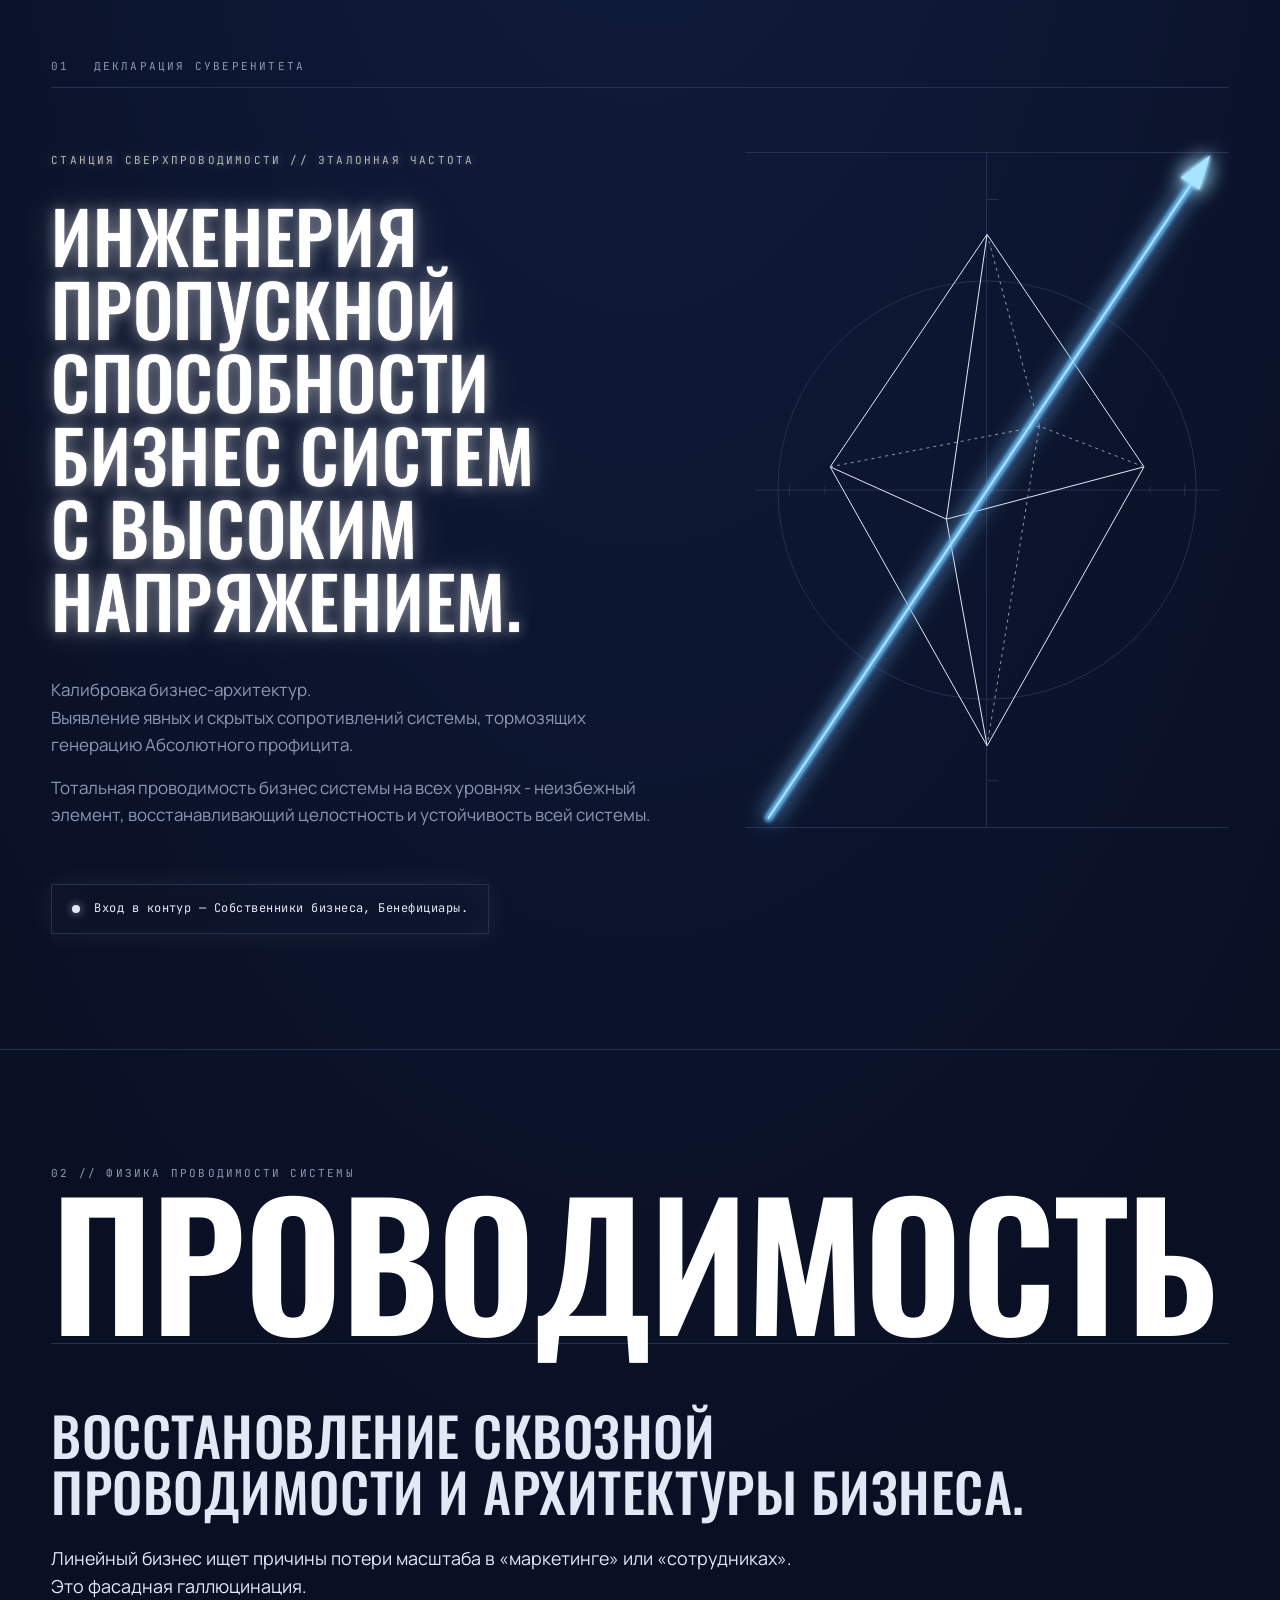
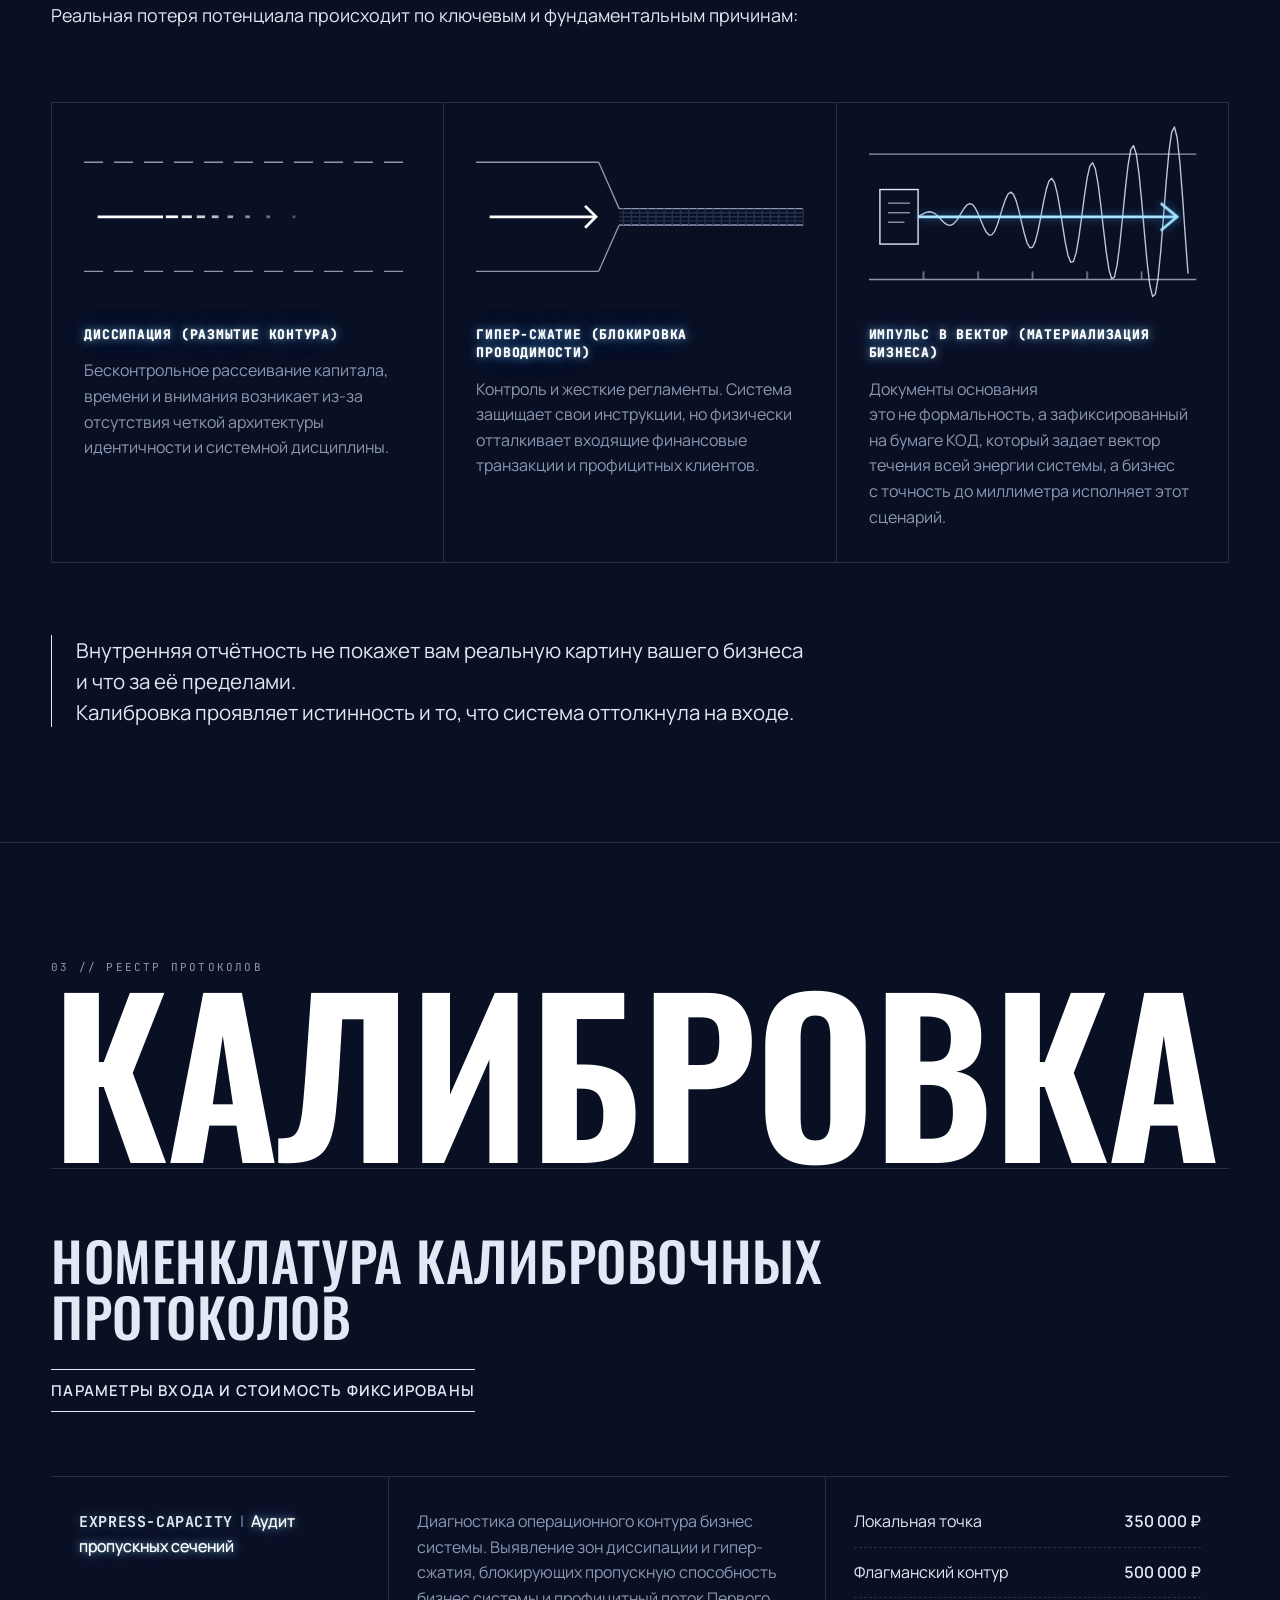
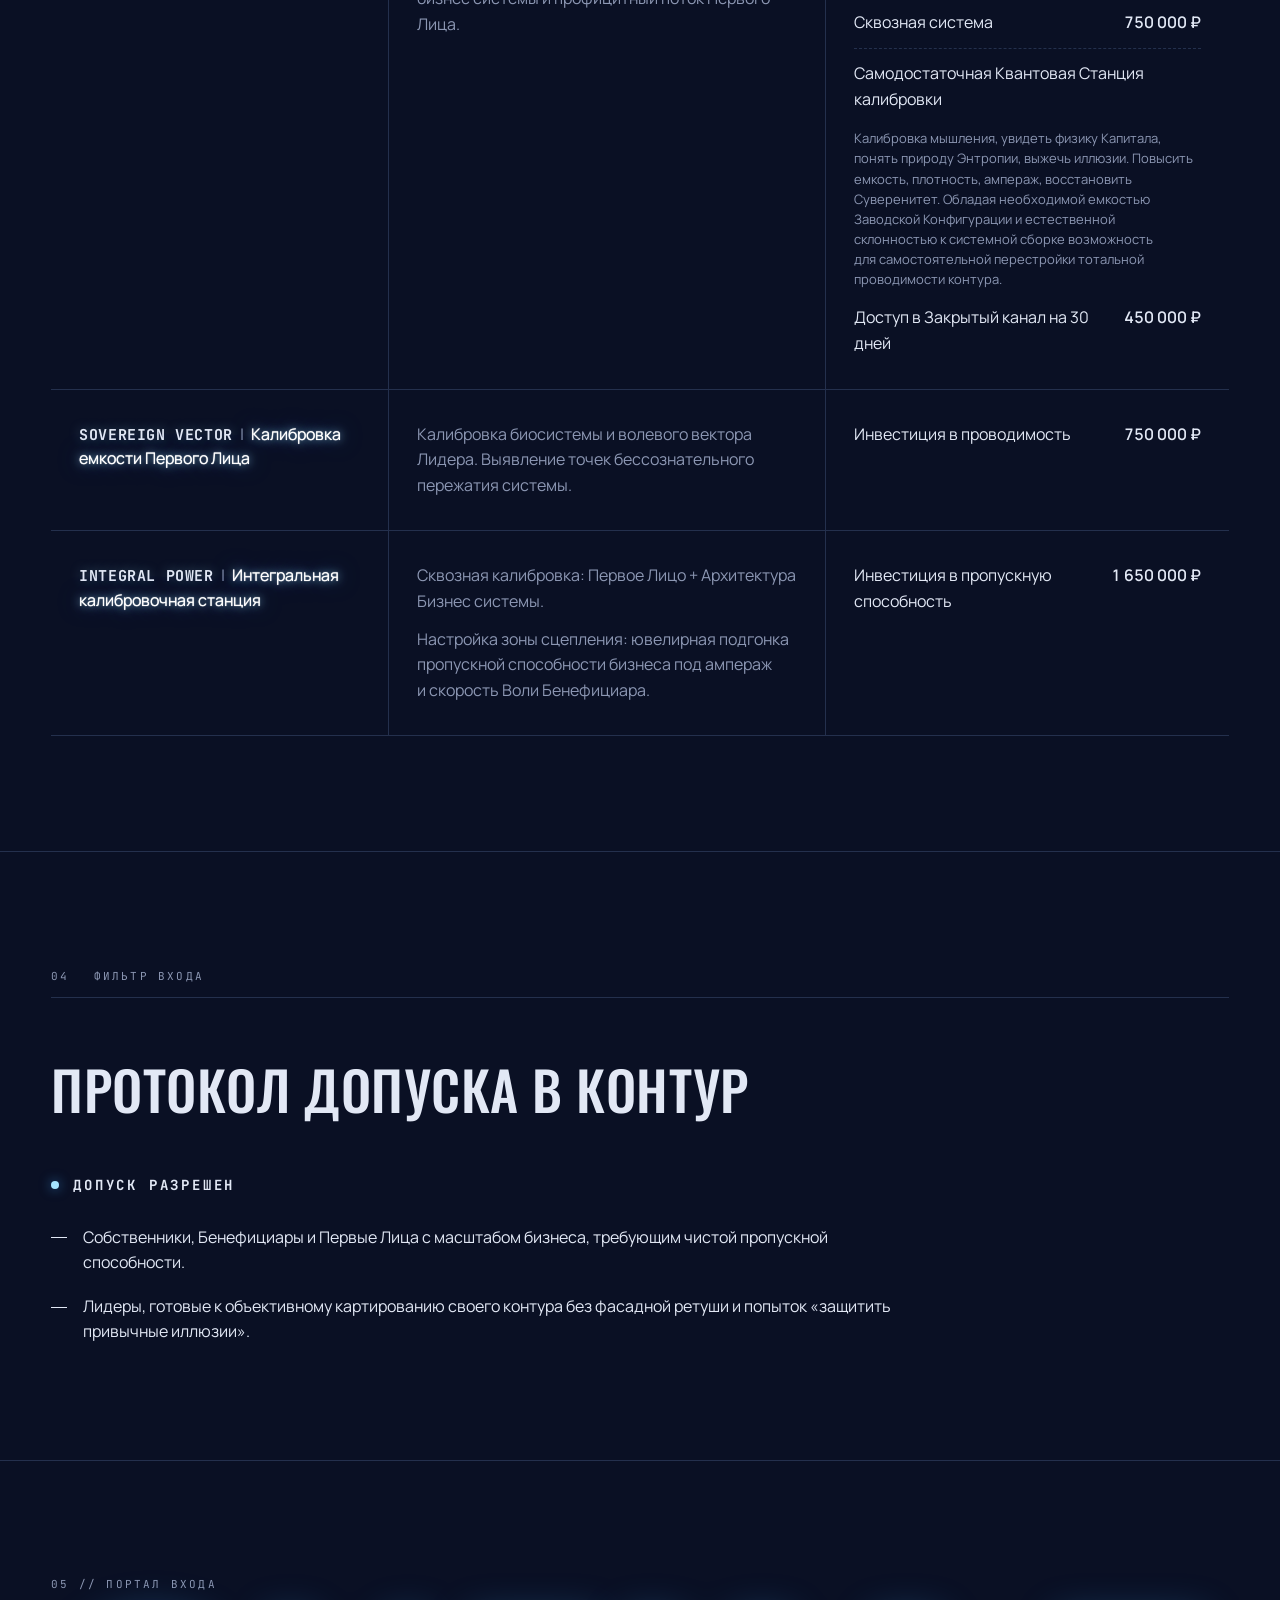
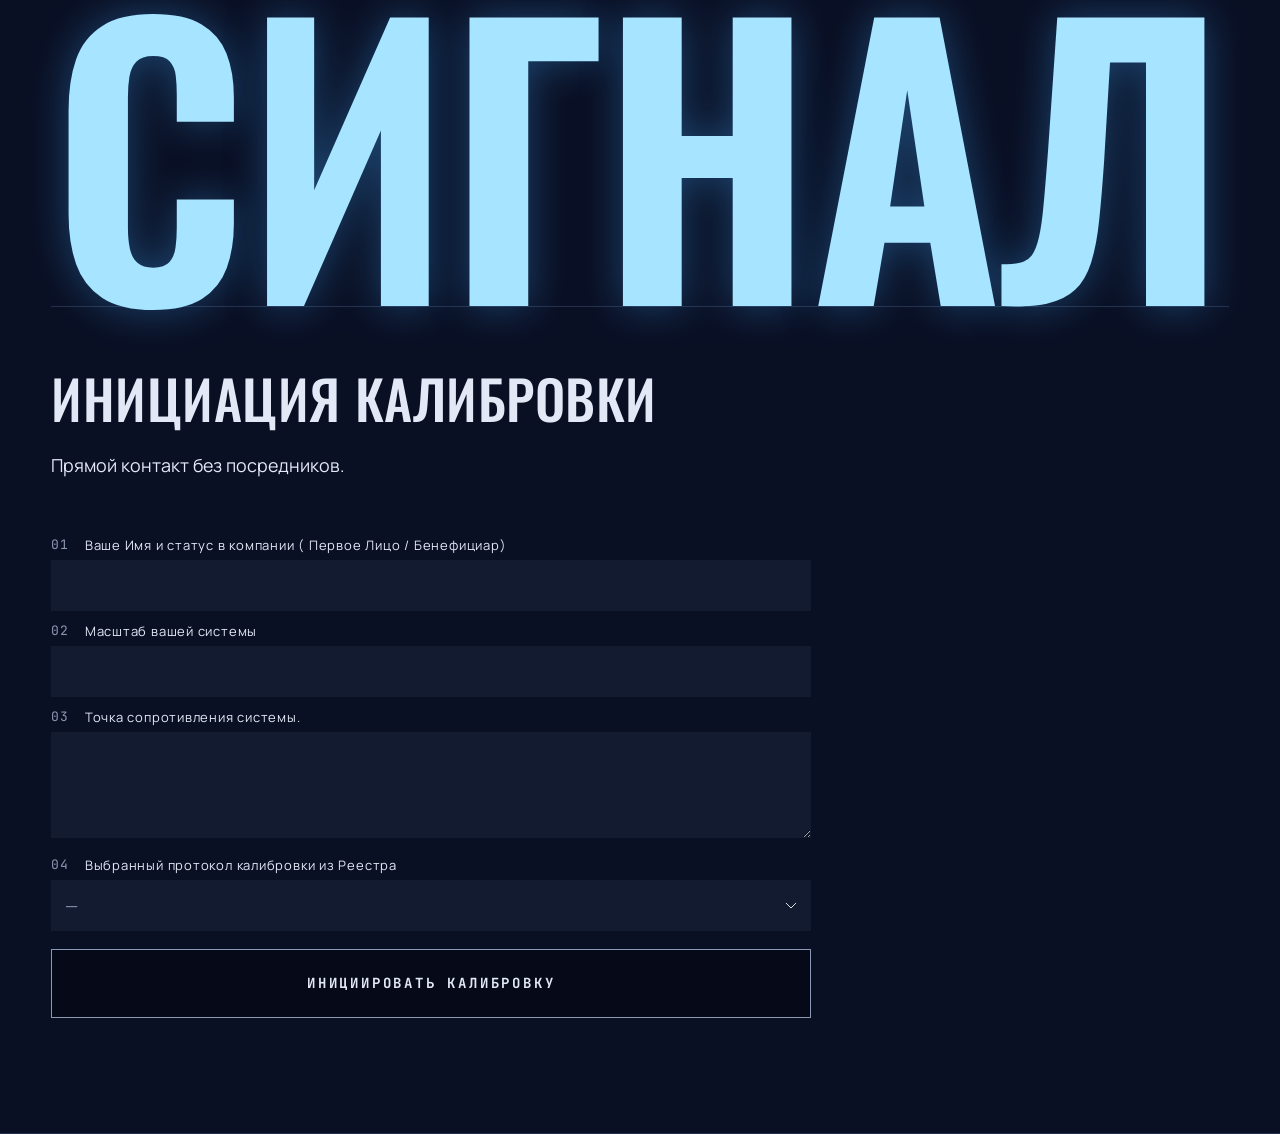
==== character.html @ a96fcab5 "Публикация: Вариант с характером, правки 04.11: объёмный кристалл, вход в контур под ним, пунктир бе" ====
<!doctype html>
<html lang="ru">
<head>
  <meta charset="utf-8">
  <meta name="viewport" content="width=device-width, initial-scale=1">
  <!-- Название страницы — моё, бренда в материалах нет -->
  <title>Станция сверхпроводимости — вариант с характером</title>
  <meta name="robots" content="noindex">
  <link rel="preconnect" href="https://fonts.googleapis.com">
  <link rel="preconnect" href="https://fonts.gstatic.com" crossorigin>
  <!-- Space Grotesk не поддерживает кириллицу, поэтому взят Manrope (моя замена).
       Вариант с характером: заголовки — Oswald (узкий), техническая мелочь — JetBrains Mono (мой выбор) -->
  <link href="https://fonts.googleapis.com/css2?family=Manrope:wght@300;400;500;600;700&family=Oswald:wght@400;500;600&family=JetBrains+Mono:wght@400;500;700&display=swap" rel="stylesheet">
  <link rel="stylesheet" href="css/style.css?v=9">
  <link rel="stylesheet" href="css/character.css?v=2">
</head>
<body>

<main class="frame">

  <!-- 1. ДЕКЛАРАЦИЯ СУВЕРЕНИТЕТА -->
  <section class="block hero" id="declaration">
    <div class="block__index"><span>01</span><span>Декларация суверенитета</span></div>
    <div class="hero__grid">
      <div class="hero__text">
        <p class="overline">СТАНЦИЯ СВЕРХПРОВОДИМОСТИ // ЭТАЛОННАЯ ЧАСТОТА</p>
        <h1 class="h1">Инженерия пропускной способности бизнес систем с&nbsp;высоким напряжением.</h1>
        <div class="manifest">
          <p>Калибровка бизнес-архитектур.<br>Выявление явных и&nbsp;скрытых сопротивлений системы, тормозящих генерацию Абсолютного профицита.</p>
          <p>Тотальная проводимость бизнес системы на&nbsp;всех уровнях&nbsp;- неизбежный элемент, восстанавливающий целостность и&nbsp;устойчивость всей системы.</p>
        </div>
      </div>
      <!-- Кристалл/вектор проводимости — моя графика по описанию из концепции -->
      <figure class="hero__art" aria-hidden="true">
        <!-- Вытянутые пропорции: верхняя и нижняя линии совпадают с краями текстовой колонки -->
        <svg viewBox="0 0 400 580" fill="none" preserveAspectRatio="xMidYMid meet">
          <defs>
            <!-- Свечение SVG-фильтром: CSS drop-shadow на SVG не работает в Safari (iPhone) -->
            <!-- Стрела — световой разрез: ядро + широкое свечение (как в основной версии) -->
            <filter id="glow-vector" x="-30%" y="-30%" width="160%" height="160%">
              <feGaussianBlur stdDeviation="2" result="b1"/>
              <feGaussianBlur stdDeviation="9" result="b2"/>
              <feMerge><feMergeNode in="b2"/><feMergeNode in="b2"/><feMergeNode in="b1"/><feMergeNode in="b1"/><feMergeNode in="SourceGraphic"/></feMerge>
            </filter>
          </defs>
          <g class="art-grid">
            <line x1="0" y1="290" x2="400" y2="290"/>
            <circle cx="200" cy="290" r="180"/>
          </g>
          <g class="art-ticks">
            <line x1="200" y1="40" x2="210" y2="40"/><line x1="200" y1="80" x2="206" y2="80"/>
            <line x1="200" y1="500" x2="206" y2="500"/><line x1="200" y1="540" x2="210" y2="540"/>
            <line x1="30" y1="285" x2="30" y2="295"/><line x1="60" y1="287" x2="60" y2="293"/>
            <line x1="340" y1="287" x2="340" y2="293"/><line x1="370" y1="285" x2="370" y2="295"/>
          </g>
          <!-- Объёмный кристалл из основной версии (просьба заказчицы 04.11); задние рёбра пунктиром -->
          <g class="art-crystal">
            <polygon points="200,70 335,270 200,510 65,270"/>
            <polyline points="65,270 165,315 335,270"/>
            <line x1="165" y1="315" x2="200" y2="70"/>
            <line x1="165" y1="315" x2="200" y2="510"/>
            <polyline class="back" points="65,270 245,235 335,270"/>
            <line class="back" x1="245" y1="235" x2="200" y2="70"/>
            <line class="back" x1="245" y1="235" x2="200" y2="510"/>
          </g>
          <!-- Стрела калибровки: от низа ромба насквозь через центр и за пределы фигуры -->
          <g class="art-vector" filter="url(#glow-vector)">
            <line class="halo" x1="12" y1="572" x2="380" y2="20"/>
            <line x1="12" y1="572" x2="380" y2="20"/>
            <polygon points="392,2 382.6,31.7 366.6,21.1"/>
          </g>
        </svg>
      </figure>
    </div>
    <!-- По просьбе заказчицы: вход в контур — под кристаллом, в конце раздела -->
    <p class="status"><span class="status__lamp" aria-hidden="true"></span>Вход в&nbsp;контур&nbsp;— Собственники бизнеса, Бенефициары.</p>
  </section>

  <!-- 2. ФИЗИКА ПРОВОДИМОСТИ СИСТЕМЫ -->
  <section class="block" id="physics">
    <!-- Огромное слово — моя идея для характера, слово из лексики текстов -->
    <div class="mega" aria-hidden="true"><span class="mega__note">02 // Физика проводимости системы</span><span class="mega__word">ПРОВОДИМОСТЬ</span></div>
    <h2 class="h2">Восстановление сквозной проводимости и&nbsp;архитектуры бизнеса.</h2>
    <p class="lead">Линейный бизнес ищет причины потери масштаба в&nbsp;«маркетинге» или&nbsp;«сотрудниках». Это&nbsp;фасадная галлюцинация.<br>Реальная потеря потенциала происходит по&nbsp;ключевым и&nbsp;фундаментальным причинам:</p>

    <div class="cells cells--3">
      <!-- Схемы каналов — моя графика по описанию из концепции -->
      <article class="cell cell--dissipation">
        <svg class="scheme" viewBox="0 0 240 120" fill="none" aria-hidden="true">
          <line class="wall" x1="0" y1="20" x2="240" y2="20" stroke-dasharray="14 8"/>
          <line class="wall" x1="0" y1="100" x2="240" y2="100" stroke-dasharray="14 8"/>
          <!-- Луч рассыпается по своей длине и летит вперёд конусом; глубина — размер и яркость частиц -->
          <line class="flow flow--strong" x1="10" y1="60" x2="58" y2="60"/>
          <line class="ray" x1="60.0" y1="60" x2="69.0" y2="60" opacity="1.00"/>
          <line class="ray" x1="71.7" y1="60" x2="79.1" y2="60" opacity="0.90"/>
          <line class="ray" x1="82.7" y1="60" x2="88.8" y2="60" opacity="0.81"/>
          <line class="ray" x1="93.7" y1="60" x2="98.7" y2="60" opacity="0.72"/>
          <line class="ray" x1="105.3" y1="60" x2="109.4" y2="60" opacity="0.63"/>
          <line class="ray" x1="118.3" y1="60" x2="121.7" y2="60" opacity="0.53"/>
          <line class="ray" x1="133.8" y1="60" x2="136.5" y2="60" opacity="0.42"/>
          <line class="ray" x1="152.9" y1="60" x2="155.1" y2="60" opacity="0.29"/>
          <g class="spray">
            <line x1="115.0" y1="67.4" x2="116.2" y2="67.6" stroke-width="0.60" opacity="0.30"/>
            <line x1="213.0" y1="73.0" x2="214.2" y2="73.1" stroke-width="0.60" opacity="0.30"/>
            <line x1="80.8" y1="59.9" x2="82.1" y2="59.9" stroke-width="0.60" opacity="0.30"/>
            <line x1="98.6" y1="74.3" x2="99.7" y2="74.9" stroke-width="0.60" opacity="0.30"/>
            <line x1="157.7" y1="13.7" x2="158.8" y2="12.9" stroke-width="0.61" opacity="0.31"/>
            <line x1="185.9" y1="10.0" x2="187.0" y2="9.3" stroke-width="0.61" opacity="0.31"/>
            <line x1="65.9" y1="59.1" x2="67.2" y2="59.0" stroke-width="0.62" opacity="0.31"/>
            <line x1="88.1" y1="56.5" x2="89.4" y2="56.2" stroke-width="0.63" opacity="0.32"/>
            <line x1="118.8" y1="71.0" x2="120.2" y2="71.3" stroke-width="0.64" opacity="0.32"/>
            <line x1="109.4" y1="60.3" x2="110.7" y2="60.3" stroke-width="0.64" opacity="0.32"/>
            <line x1="135.6" y1="61.3" x2="137.0" y2="61.3" stroke-width="0.64" opacity="0.32"/>
            <line x1="135.0" y1="87.2" x2="136.1" y2="88.3" stroke-width="0.65" opacity="0.32"/>
            <line x1="118.6" y1="57.4" x2="120.0" y2="57.3" stroke-width="0.65" opacity="0.33"/>
            <line x1="123.9" y1="50.8" x2="125.3" y2="50.5" stroke-width="0.65" opacity="0.33"/>
            <line x1="90.0" y1="64.4" x2="91.5" y2="64.6" stroke-width="0.66" opacity="0.33"/>
            <line x1="151.3" y1="73.1" x2="152.8" y2="73.5" stroke-width="0.66" opacity="0.33"/>
            <line x1="150.7" y1="63.5" x2="152.2" y2="63.6" stroke-width="0.67" opacity="0.33"/>
            <line x1="163.2" y1="60.1" x2="164.7" y2="60.1" stroke-width="0.67" opacity="0.33"/>
            <line x1="126.5" y1="67.5" x2="128.0" y2="67.7" stroke-width="0.67" opacity="0.33"/>
            <line x1="184.9" y1="95.1" x2="186.4" y2="95.5" stroke-width="0.67" opacity="0.34"/>
            <line x1="116.7" y1="35.0" x2="118.1" y2="34.2" stroke-width="0.68" opacity="0.34"/>
            <line x1="50.8" y1="58.6" x2="52.3" y2="58.4" stroke-width="0.68" opacity="0.34"/>
            <line x1="123.8" y1="51.8" x2="125.3" y2="51.7" stroke-width="0.68" opacity="0.34"/>
            <line x1="209.5" y1="26.6" x2="211.0" y2="26.3" stroke-width="0.68" opacity="0.34"/>
            <line x1="136.5" y1="64.9" x2="138.1" y2="65.0" stroke-width="0.69" opacity="0.34"/>
            <line x1="212.9" y1="40.8" x2="214.5" y2="40.6" stroke-width="0.69" opacity="0.35"/>
            <line x1="137.3" y1="72.7" x2="138.8" y2="73.4" stroke-width="0.70" opacity="0.35"/>
            <line x1="93.4" y1="56.9" x2="95.1" y2="56.4" stroke-width="0.71" opacity="0.36"/>
            <line x1="181.0" y1="70.0" x2="182.7" y2="70.2" stroke-width="0.72" opacity="0.36"/>
            <line x1="122.8" y1="69.3" x2="124.6" y2="69.5" stroke-width="0.73" opacity="0.36"/>
            <line x1="181.3" y1="106.0" x2="183.0" y2="106.7" stroke-width="0.74" opacity="0.37"/>
            <line x1="77.9" y1="56.0" x2="79.7" y2="55.7" stroke-width="0.74" opacity="0.37"/>
            <line x1="118.5" y1="71.3" x2="120.4" y2="71.6" stroke-width="0.74" opacity="0.37"/>
            <line x1="92.6" y1="69.8" x2="94.5" y2="70.2" stroke-width="0.75" opacity="0.38"/>
            <line x1="203.0" y1="82.3" x2="205.0" y2="82.6" stroke-width="0.76" opacity="0.38"/>
            <line x1="82.6" y1="59.6" x2="84.5" y2="59.5" stroke-width="0.76" opacity="0.38"/>
            <line x1="89.6" y1="59.9" x2="91.6" y2="59.9" stroke-width="0.76" opacity="0.38"/>
            <line x1="117.5" y1="50.8" x2="119.4" y2="50.4" stroke-width="0.77" opacity="0.38"/>
            <line x1="129.3" y1="51.9" x2="131.3" y2="51.6" stroke-width="0.78" opacity="0.39"/>
            <line x1="100.8" y1="58.2" x2="102.9" y2="58.1" stroke-width="0.80" opacity="0.40"/>
            <line x1="106.9" y1="62.6" x2="109.1" y2="62.7" stroke-width="0.81" opacity="0.40"/>
            <line x1="70.3" y1="60.7" x2="72.5" y2="60.7" stroke-width="0.81" opacity="0.40"/>
            <line x1="199.6" y1="49.3" x2="201.8" y2="49.2" stroke-width="0.81" opacity="0.41"/>
            <line x1="190.2" y1="115.1" x2="192.3" y2="116.2" stroke-width="0.83" opacity="0.42"/>
            <line x1="129.9" y1="60.2" x2="132.3" y2="60.2" stroke-width="0.85" opacity="0.42"/>
            <line x1="127.7" y1="65.3" x2="130.1" y2="65.9" stroke-width="0.85" opacity="0.43"/>
            <line x1="95.5" y1="66.5" x2="97.9" y2="67.1" stroke-width="0.87" opacity="0.43"/>
            <line x1="78.8" y1="60.1" x2="81.3" y2="60.1" stroke-width="0.88" opacity="0.44"/>
            <line x1="74.7" y1="63.0" x2="77.1" y2="63.5" stroke-width="0.88" opacity="0.44"/>
            <line x1="146.8" y1="103.6" x2="149.0" y2="104.9" stroke-width="0.88" opacity="0.44"/>
            <line x1="110.0" y1="73.1" x2="112.5" y2="73.7" stroke-width="0.89" opacity="0.44"/>
            <line x1="91.8" y1="55.2" x2="94.4" y2="54.8" stroke-width="0.90" opacity="0.45"/>
            <line x1="165.2" y1="68.6" x2="167.8" y2="68.9" stroke-width="0.91" opacity="0.45"/>
            <line x1="190.5" y1="65.3" x2="193.2" y2="65.4" stroke-width="0.92" opacity="0.46"/>
            <line x1="214.8" y1="86.8" x2="217.4" y2="87.4" stroke-width="0.92" opacity="0.46"/>
            <line x1="105.6" y1="64.4" x2="108.4" y2="64.9" stroke-width="0.95" opacity="0.47"/>
            <line x1="86.6" y1="66.9" x2="89.5" y2="67.3" stroke-width="0.97" opacity="0.48"/>
            <line x1="122.5" y1="43.5" x2="125.4" y2="42.5" stroke-width="0.98" opacity="0.49"/>
            <line x1="104.1" y1="42.0" x2="106.9" y2="40.9" stroke-width="0.98" opacity="0.49"/>
            <line x1="214.6" y1="42.8" x2="217.6" y2="42.5" stroke-width="0.99" opacity="0.49"/>
            <line x1="42.0" y1="59.3" x2="45.0" y2="59.0" stroke-width="0.99" opacity="0.50"/>
            <line x1="147.4" y1="39.8" x2="150.4" y2="39.1" stroke-width="0.99" opacity="0.50"/>
            <line x1="193.9" y1="75.0" x2="196.9" y2="75.5" stroke-width="1.00" opacity="0.50"/>
            <line x1="126.5" y1="64.5" x2="129.6" y2="64.7" stroke-width="1.01" opacity="0.51"/>
            <line x1="215.1" y1="34.5" x2="218.2" y2="33.9" stroke-width="1.02" opacity="0.51"/>
            <line x1="172.7" y1="71.1" x2="175.9" y2="71.7" stroke-width="1.03" opacity="0.52"/>
            <line x1="137.1" y1="65.1" x2="140.3" y2="65.7" stroke-width="1.04" opacity="0.52"/>
            <line x1="116.7" y1="76.0" x2="119.8" y2="77.2" stroke-width="1.04" opacity="0.52"/>
            <line x1="108.7" y1="63.3" x2="112.0" y2="63.5" stroke-width="1.06" opacity="0.53"/>
            <line x1="139.6" y1="21.9" x2="142.7" y2="20.2" stroke-width="1.06" opacity="0.53"/>
            <line x1="212.6" y1="56.1" x2="215.9" y2="56.0" stroke-width="1.07" opacity="0.53"/>
            <line x1="191.3" y1="50.8" x2="194.7" y2="50.5" stroke-width="1.07" opacity="0.53"/>
            <line x1="194.9" y1="13.0" x2="198.1" y2="11.4" stroke-width="1.07" opacity="0.54"/>
            <line x1="118.9" y1="78.4" x2="121.7" y2="80.9" stroke-width="1.09" opacity="0.54"/>
            <line x1="146.8" y1="68.9" x2="150.2" y2="69.4" stroke-width="1.10" opacity="0.55"/>
            <line x1="219.3" y1="65.3" x2="222.9" y2="65.4" stroke-width="1.10" opacity="0.55"/>
            <line x1="69.7" y1="61.6" x2="73.4" y2="62.2" stroke-width="1.14" opacity="0.57"/>
            <line x1="126.1" y1="64.6" x2="129.8" y2="64.8" stroke-width="1.14" opacity="0.57"/>
            <line x1="125.0" y1="60.7" x2="128.7" y2="60.7" stroke-width="1.15" opacity="0.57"/>
            <line x1="138.6" y1="36.1" x2="142.3" y2="35.0" stroke-width="1.17" opacity="0.58"/>
            <line x1="146.9" y1="47.9" x2="150.7" y2="47.3" stroke-width="1.18" opacity="0.59"/>
            <line x1="177.5" y1="80.4" x2="181.4" y2="81.2" stroke-width="1.19" opacity="0.59"/>
            <line x1="143.4" y1="71.0" x2="147.3" y2="71.5" stroke-width="1.19" opacity="0.59"/>
            <line x1="137.3" y1="77.6" x2="141.2" y2="78.9" stroke-width="1.19" opacity="0.60"/>
            <line x1="151.1" y1="18.6" x2="155.1" y2="16.8" stroke-width="1.25" opacity="0.62"/>
            <line x1="74.6" y1="61.4" x2="78.7" y2="62.4" stroke-width="1.26" opacity="0.63"/>
            <line x1="182.0" y1="69.1" x2="186.3" y2="69.6" stroke-width="1.26" opacity="0.63"/>
            <line x1="142.6" y1="65.5" x2="146.9" y2="66.1" stroke-width="1.28" opacity="0.64"/>
            <line x1="75.1" y1="61.7" x2="79.5" y2="62.1" stroke-width="1.28" opacity="0.64"/>
            <line x1="117.8" y1="83.9" x2="121.8" y2="86.3" stroke-width="1.29" opacity="0.65"/>
            <line x1="142.8" y1="62.7" x2="147.3" y2="62.8" stroke-width="1.32" opacity="0.66"/>
            <line x1="159.4" y1="5.3" x2="163.0" y2="1.7" stroke-width="1.33" opacity="0.66"/>
            <line x1="79.2" y1="69.0" x2="83.7" y2="70.4" stroke-width="1.33" opacity="0.66"/>
            <line x1="84.0" y1="52.3" x2="88.6" y2="51.6" stroke-width="1.33" opacity="0.67"/>
            <line x1="135.3" y1="69.5" x2="139.8" y2="70.7" stroke-width="1.34" opacity="0.67"/>
            <line x1="137.5" y1="67.7" x2="142.1" y2="68.0" stroke-width="1.35" opacity="0.67"/>
            <line x1="194.0" y1="100.6" x2="198.5" y2="102.5" stroke-width="1.36" opacity="0.68"/>
            <line x1="159.9" y1="39.1" x2="164.7" y2="38.0" stroke-width="1.39" opacity="0.69"/>
            <line x1="173.2" y1="75.4" x2="178.0" y2="76.0" stroke-width="1.39" opacity="0.70"/>
            <line x1="106.2" y1="62.0" x2="110.8" y2="64.2" stroke-width="1.41" opacity="0.70"/>
            <line x1="73.7" y1="68.0" x2="78.6" y2="69.6" stroke-width="1.44" opacity="0.72"/>
            <line x1="138.2" y1="60.1" x2="143.3" y2="60.1" stroke-width="1.46" opacity="0.73"/>
            <line x1="131.2" y1="71.0" x2="136.4" y2="71.7" stroke-width="1.46" opacity="0.73"/>
            <line x1="83.0" y1="59.8" x2="88.4" y2="59.7" stroke-width="1.51" opacity="0.76"/>
            <line x1="48.7" y1="59.2" x2="54.1" y2="58.8" stroke-width="1.52" opacity="0.76"/>
            <line x1="123.9" y1="72.6" x2="129.0" y2="74.9" stroke-width="1.53" opacity="0.76"/>
            <line x1="67.7" y1="64.1" x2="73.2" y2="65.0" stroke-width="1.54" opacity="0.77"/>
            <line x1="152.3" y1="55.3" x2="157.9" y2="55.1" stroke-width="1.54" opacity="0.77"/>
            <line x1="101.1" y1="54.4" x2="106.5" y2="52.4" stroke-width="1.54" opacity="0.77"/>
            <line x1="179.1" y1="88.2" x2="184.6" y2="90.1" stroke-width="1.59" opacity="0.79"/>
            <line x1="220.9" y1="71.6" x2="226.7" y2="72.0" stroke-width="1.59" opacity="0.80"/>
            <line x1="161.3" y1="47.7" x2="167.2" y2="47.1" stroke-width="1.62" opacity="0.81"/>
            <line x1="159.9" y1="111.4" x2="165.2" y2="114.6" stroke-width="1.62" opacity="0.81"/>
            <line x1="181.9" y1="64.5" x2="187.9" y2="64.9" stroke-width="1.63" opacity="0.82"/>
            <line x1="124.3" y1="75.3" x2="130.2" y2="76.4" stroke-width="1.63" opacity="0.82"/>
            <line x1="202.2" y1="81.2" x2="208.2" y2="82.3" stroke-width="1.64" opacity="0.82"/>
            <line x1="165.7" y1="87.5" x2="171.4" y2="90.3" stroke-width="1.65" opacity="0.82"/>
            <line x1="197.8" y1="92.5" x2="203.7" y2="94.5" stroke-width="1.66" opacity="0.83"/>
            <line x1="157.0" y1="54.8" x2="163.1" y2="54.6" stroke-width="1.66" opacity="0.83"/>
            <line x1="135.6" y1="60.2" x2="141.8" y2="60.2" stroke-width="1.68" opacity="0.84"/>
            <line x1="158.7" y1="74.7" x2="164.9" y2="75.9" stroke-width="1.69" opacity="0.85"/>
            <line x1="181.7" y1="37.8" x2="188.0" y2="36.8" stroke-width="1.71" opacity="0.85"/>
            <line x1="76.9" y1="60.7" x2="83.3" y2="60.9" stroke-width="1.72" opacity="0.86"/>
            <line x1="155.0" y1="77.1" x2="161.3" y2="78.8" stroke-width="1.75" opacity="0.87"/>
            <line x1="106.9" y1="64.3" x2="113.5" y2="64.9" stroke-width="1.75" opacity="0.87"/>
            <line x1="99.2" y1="65.7" x2="105.7" y2="66.7" stroke-width="1.76" opacity="0.88"/>
            <line x1="48.5" y1="61.0" x2="55.2" y2="61.6" stroke-width="1.78" opacity="0.89"/>
            <line x1="87.5" y1="55.0" x2="94.1" y2="53.0" stroke-width="1.80" opacity="0.90"/>
            <line x1="161.2" y1="81.5" x2="167.9" y2="83.2" stroke-width="1.81" opacity="0.90"/>
            <line x1="172.4" y1="83.4" x2="179.1" y2="85.4" stroke-width="1.84" opacity="0.92"/>
            <line x1="87.9" y1="64.3" x2="94.9" y2="65.0" stroke-width="1.84" opacity="0.92"/>
            <line x1="106.7" y1="58.1" x2="112.8" y2="54.0" stroke-width="1.84" opacity="0.92"/>
            <line x1="209.2" y1="68.9" x2="216.2" y2="69.4" stroke-width="1.86" opacity="0.93"/>
            <line x1="81.0" y1="67.7" x2="88.0" y2="69.1" stroke-width="1.86" opacity="0.93"/>
            <line x1="132.6" y1="67.1" x2="139.6" y2="67.7" stroke-width="1.87" opacity="0.94"/>
            <line x1="76.1" y1="59.4" x2="83.3" y2="59.1" stroke-width="1.89" opacity="0.95"/>
            <line x1="112.2" y1="82.0" x2="119.2" y2="84.7" stroke-width="1.92" opacity="0.96"/>
            <line x1="162.3" y1="72.4" x2="169.8" y2="74.2" stroke-width="1.98" opacity="0.99"/>
            <line x1="78.0" y1="57.3" x2="85.6" y2="56.5" stroke-width="1.98" opacity="0.99"/>
            <line x1="90.9" y1="67.3" x2="98.4" y2="68.6" stroke-width="1.99" opacity="1.00"/>
            <line x1="135.6" y1="72.3" x2="143.1" y2="74.3" stroke-width="2.00" opacity="1.00"/>
          </g>
        </svg>
        <h3 class="h3">ДИССИПАЦИЯ (Размытие контура)</h3>
        <p>Бесконтрольное рассеивание капитала, времени и&nbsp;внимания возникает из-за отсутствия четкой архитектуры идентичности и&nbsp;системной дисциплины.</p>
      </article>

      <article class="cell cell--compression">
        <svg class="scheme" viewBox="0 0 240 120" fill="none" aria-hidden="true">
          <line class="wall" x1="0" y1="20" x2="90" y2="20"/>
          <line class="wall" x1="90" y1="20" x2="105" y2="54"/>
          <line class="wall" x1="105" y1="54" x2="240" y2="54"/>
          <line class="wall" x1="0" y1="100" x2="90" y2="100"/>
          <line class="wall" x1="90" y1="100" x2="105" y2="66"/>
          <line class="wall" x1="105" y1="66" x2="240" y2="66"/>
          <g class="mesh">
            <line x1="105" y1="57" x2="240" y2="57"/><line x1="105" y1="60" x2="240" y2="60"/><line x1="105" y1="63" x2="240" y2="63"/>
          </g>
          <g class="mesh"><line x1="108" y1="54" x2="108" y2="66"/><line x1="114" y1="54" x2="114" y2="66"/><line x1="120" y1="54" x2="120" y2="66"/><line x1="126" y1="54" x2="126" y2="66"/><line x1="132" y1="54" x2="132" y2="66"/><line x1="138" y1="54" x2="138" y2="66"/><line x1="144" y1="54" x2="144" y2="66"/><line x1="150" y1="54" x2="150" y2="66"/><line x1="156" y1="54" x2="156" y2="66"/><line x1="162" y1="54" x2="162" y2="66"/><line x1="168" y1="54" x2="168" y2="66"/><line x1="174" y1="54" x2="174" y2="66"/><line x1="180" y1="54" x2="180" y2="66"/><line x1="186" y1="54" x2="186" y2="66"/><line x1="192" y1="54" x2="192" y2="66"/><line x1="198" y1="54" x2="198" y2="66"/><line x1="204" y1="54" x2="204" y2="66"/><line x1="210" y1="54" x2="210" y2="66"/><line x1="216" y1="54" x2="216" y2="66"/><line x1="222" y1="54" x2="222" y2="66"/><line x1="228" y1="54" x2="228" y2="66"/><line x1="234" y1="54" x2="234" y2="66"/><line x1="240" y1="54" x2="240" y2="66"/></g>
          <g class="push">
            <line class="flow flow--strong" x1="10" y1="60" x2="88" y2="60"/>
            <polyline class="flow flow--strong" points="80,52 88,60 80,68"/>
          </g>
        </svg>
        <h3 class="h3">ГИПЕР-СЖАТИЕ (Блокировка проводимости)</h3>
        <p>Контроль и&nbsp;жесткие регламенты. Система защищает свои инструкции, но&nbsp;физически отталкивает входящие финансовые транзакции и&nbsp;профицитных клиентов.</p>
      </article>

      <article class="cell cell--impulse">
        <svg class="scheme" viewBox="0 0 240 120" fill="none" aria-hidden="true">
          <line class="wall" x1="0" y1="14" x2="240" y2="14"/>
          <line class="wall" x1="0" y1="106" x2="240" y2="106"/>
          <!-- «Код» основания: документ, из которого выходит импульс (моя трактовка) -->
          <rect class="doc" x="8" y="40" width="28" height="40"/>
          <g class="doc-lines"><line x1="14" y1="50" x2="30" y2="50"/><line x1="14" y1="57" x2="30" y2="57"/><line x1="14" y1="64" x2="26" y2="64"/></g>
          <!-- По рисунку заказчицы 04.11: сплошные линии — границы системы. Нечётко прописанный код
               раскачивает поток, и он выходит за грани системы; голубой вектор — код прописан чётко -->
          <polyline class="flow zig" pathLength="1" points="36,60.0 38,58.7 40,57.6 42,56.7 44,56.3 46,56.5 48,57.4 50,59.0 52,61.0 54,63.2 56,65.0 58,66.1 60,66.2 62,65.2 64,63.0 66,60.0 68,56.6 70,53.5 72,51.2 74,50.3 76,51.1 78,53.7 80,57.7 82,62.5 84,67.3 86,71.2 88,73.4 90,73.3 92,70.9 94,66.2 96,60.0 98,53.3 100,47.4 102,43.3 104,41.9 106,43.7 108,48.5 110,55.8 112,64.3 114,72.6 116,79.2 118,82.7 120,82.3 122,78.0 124,70.1 126,60.0 128,49.3 130,40.0 132,33.7 134,31.8 136,34.8 138,42.4 140,53.6 142,66.5 144,78.9 146,88.5 148,93.4 150,92.7 152,86.1 154,74.6 156,60.0 158,44.7 160,31.5 162,22.8 164,20.3 166,24.7 168,35.6 170,51.2 172,69.0 174,85.9 176,98.8 178,105.4 180,104.3 182,95.2 184,79.6 186,60.0 188,39.7 190,22.2 192,10.8 194,7.7 196,13.7 198,28.1 200,48.5 202,71.7 204,93.5 206,110.2 208,118.5 210,116.8 212,105.1 214,85.0 216,60.0 218,34.2 220,12.2 222,-2.1 224,-5.9 226,1.8 228,20.0 230,45.6 232,74.6 234,101.7"/>
          <line class="flow flow--strong signal-line" pathLength="1" x1="36" y1="60" x2="226" y2="60"/>
          <polyline class="flow flow--strong signal-head" points="214,50 226,60 214,70"/>
          <!-- бегущий импульс по вектору -->
          <line class="runner" pathLength="100" x1="36" y1="60" x2="226" y2="60"/>
          <g class="art-ticks">
            <line x1="40" y1="100" x2="40" y2="106"/><line x1="80" y1="100" x2="80" y2="106"/>
            <line x1="120" y1="100" x2="120" y2="106"/><line x1="160" y1="100" x2="160" y2="106"/>
            <line x1="200" y1="100" x2="200" y2="106"/>
          </g>
        </svg>
        <h3 class="h3">ИМПУЛЬС В&nbsp;ВЕКТОР (материализация бизнеса)</h3>
        <p>Документы основания это&nbsp;не&nbsp;формальность, а&nbsp;зафиксированный на&nbsp;бумаге КОД, который задает вектор течения всей энергии системы, а&nbsp;бизнес с&nbsp;точность до&nbsp;миллиметра исполняет этот сценарий.</p>
      </article>
    </div>

    <p class="summary">Внутренняя отчётность не&nbsp;покажет вам реальную картину вашего бизнеса и&nbsp;что&nbsp;за&nbsp;её пределами.<br>Калибровка проявляет истинность и&nbsp;то, что&nbsp;система оттолкнула на&nbsp;входе.</p>
  </section>

  <!-- 3. РЕЕСТР ПРОТОКОЛОВ -->
  <section class="block" id="registry">
    <!-- Огромное слово — моя идея для характера, слово из лексики текстов -->
    <div class="mega" aria-hidden="true"><span class="mega__note">03 // Реестр протоколов</span><span class="mega__word">КАЛИБРОВКА</span></div>
    <h2 class="h2">Номенклатура калибровочных протоколов</h2>
    <p class="fixed">Параметры входа и&nbsp;стоимость фиксированы</p>

    <div class="spec">
      <article class="spec__row">
        <div class="spec__code"><span class="code">EXPRESS-CAPACITY</span> <span class="sep">|</span> <span class="name">Аудит пропускных сечений</span></div>
        <div class="spec__body">
          <p>Диагностика операционного контура бизнес системы. Выявление зон диссипации и&nbsp;гипер-сжатия, блокирующих пропускную способность бизнес системы и&nbsp;профицитный поток Первого Лица.</p>
        </div>
        <ul class="spec__prices">
          <li><span>Локальная точка</span><b>350&nbsp;000&nbsp;₽</b></li>
          <li><span>Флагманский контур</span><b>500&nbsp;000&nbsp;₽</b></li>
          <li><span>Сквозная система</span><b>750&nbsp;000&nbsp;₽</b></li>
          <li class="spec__station">
            <span class="spec__station-name">Самодостаточная Квантовая Станция калибровки</span>
            <p>Калибровка мышления, увидеть физику Капитала, понять природу Энтропии, выжечь иллюзии. Повысить емкость, плотность, ампераж, восстановить Суверенитет. Обладая необходимой емкостью Заводской Конфигурации и&nbsp;естественной склонностью к&nbsp;системной сборке возможность для&nbsp;самостоятельной перестройки тотальной проводимости контура.</p>
            <div class="spec__station-price"><span>Доступ в&nbsp;Закрытый канал на&nbsp;30 дней</span><b>450&nbsp;000&nbsp;₽</b></div>
          </li>
        </ul>
      </article>

      <article class="spec__row">
        <div class="spec__code"><span class="code">SOVEREIGN VECTOR</span> <span class="sep">|</span> <span class="name">Калибровка емкости Первого Лица</span></div>
        <div class="spec__body">
          <p>Калибровка биосистемы и&nbsp;волевого вектора Лидера. Выявление точек бессознательного пережатия системы.</p>
        </div>
        <ul class="spec__prices">
          <li><span>Инвестиция в&nbsp;проводимость</span><b>750&nbsp;000&nbsp;₽</b></li>
        </ul>
      </article>

      <article class="spec__row">
        <div class="spec__code"><span class="code">INTEGRAL POWER</span> <span class="sep">|</span> <span class="name">Интегральная калибровочная станция</span></div>
        <div class="spec__body">
          <p>Сквозная калибровка: Первое Лицо + Архитектура Бизнес системы.</p>
          <p>Настройка зоны сцепления: ювелирная подгонка пропускной способности бизнеса под&nbsp;ампераж и&nbsp;скорость Воли Бенефициара.</p>
        </div>
        <ul class="spec__prices">
          <li><span>Инвестиция в&nbsp;пропускную способность</span><b>1&nbsp;650&nbsp;000&nbsp;₽</b></li>
        </ul>
      </article>
    </div>
  </section>

  <!-- 4. ФИЛЬТР ВХОДА -->
  <section class="block" id="filter">
    <div class="block__index"><span>04</span><span>Фильтр входа</span></div>
    <h2 class="h2">Протокол допуска в&nbsp;контур</h2>
    <!-- Блок «Отказ в доступе» не добавлен: его нет в текстах (открытый вопрос в BRIEF.md) -->
    <div class="gate">
      <p class="gate__status"><span class="status__lamp status__lamp--signal" aria-hidden="true"></span>ДОПУСК РАЗРЕШЕН</p>
      <ul class="gate__list">
        <li>Собственники, Бенефициары и&nbsp;Первые Лица с&nbsp;масштабом бизнеса, требующим чистой пропускной способности.</li>
        <li>Лидеры, готовые к&nbsp;объективному картированию своего контура без&nbsp;фасадной ретуши и&nbsp;попыток «защитить привычные иллюзии».</li>
      </ul>
    </div>
  </section>

  <!-- 5. ПОРТАЛ ВХОДА -->
  <section class="block" id="portal">
    <!-- Огромное слово — моя идея для характера, слово из лексики текстов -->
    <div class="mega" aria-hidden="true"><span class="mega__note">05 // Портал входа</span><span class="mega__word">СИГНАЛ</span></div>
    <h2 class="h2">Инициация калибровки</h2>
    <p class="lead">Прямой контакт без&nbsp;посредников.</p>

    <!-- Обработчик формы не подключён: адреса отправки в материалах нет -->
    <form class="terminal" action="#" method="post" novalidate>
      <label class="field">
        <span class="field__label"><i>01</i>Ваше Имя и&nbsp;статус в&nbsp;компании&nbsp;(&nbsp;Первое Лицо / Бенефициар)</span>
        <input type="text" name="name" autocomplete="name" required>
      </label>
      <label class="field">
        <span class="field__label"><i>02</i>Масштаб вашей системы</span>
        <input type="text" name="scale" required>
      </label>
      <label class="field">
        <span class="field__label"><i>03</i>Точка сопротивления системы.</span>
        <textarea name="resistance" rows="3" required></textarea>
      </label>
      <label class="field">
        <span class="field__label"><i>04</i>Выбранный протокол калибровки из&nbsp;Реестра</span>
        <select name="protocol" required>
          <option value="" selected disabled>—</option>
          <optgroup label="EXPRESS-CAPACITY | Аудит пропускных сечений">
            <option>Локальная точка: 350&nbsp;000&nbsp;₽</option>
            <option>Флагманский контур: 500&nbsp;000&nbsp;₽</option>
            <option>Сквозная система: 750&nbsp;000&nbsp;₽</option>
            <option>Самодостаточная Квантовая Станция калибровки: 450&nbsp;000&nbsp;₽</option>
          </optgroup>
          <option>SOVEREIGN VECTOR | Калибровка емкости Первого Лица: 750&nbsp;000&nbsp;₽</option>
          <option>INTEGRAL POWER | Интегральная калибровочная станция: 1&nbsp;650&nbsp;000&nbsp;₽</option>
        </select>
      </label>
      <button class="btn" type="submit">ИНИЦИИРОВАТЬ КАЛИБРОВКУ</button>
    </form>
  </section>

</main>

<!-- Сквозной импульс через весь сайт — моя идея -->
<canvas class="thread" aria-hidden="true"></canvas>

<script src="js/main.js?v=6"></script>
<script src="js/character.js?v=2"></script>
</body>
</html>
---- css/style.css ----
/* Вариант 1 из концепции: один матовый фон, линии 1px, без цветных акцентов */
:root {
  --bg: #0D0D0D;
  --text: #E0E0E0;
  --line: #333333;
  --muted: #8A8A8A;   /* приглушённый текст — мой оттенок между #333 и #E0E0E0 */
  --white: #FFFFFF;
  --glow: 0 0 24px rgba(224, 224, 224, 0.08), inset 0 0 40px rgba(224, 224, 224, 0.04);
  --font: "Manrope", "Neue Haas Grotesk Display", "Helvetica Neue", Arial, sans-serif;
  --track: 0.08em;
  --pad: clamp(16px, 4vw, 56px);
}

*, *::before, *::after { box-sizing: border-box; }

html { background: var(--bg); }

body {
  margin: 0;
  background: var(--bg);
  color: var(--text);
  font-family: var(--font);
  font-size: 16px;
  line-height: 1.6;
  -webkit-font-smoothing: antialiased;
}

p { margin: 0; }
ul { margin: 0; padding: 0; list-style: none; }

/* Сетка-чертёж: блоки разделены только горизонтальными линиями */
.frame {
  max-width: 1280px;
  margin: 0 auto;
}

.block {
  padding: clamp(56px, 9vw, 120px) var(--pad);
  border-bottom: 1px solid var(--line);
}


/* Строка-индекс раздела: на основной странице убрана, нужна вариантам hero-v2 и character */
.block__index {
  display: flex;
  gap: 24px;
  margin-bottom: clamp(32px, 5vw, 64px);
  padding-bottom: 12px;
  border-bottom: 1px solid var(--line);
  font-size: 11px;
  letter-spacing: 0.2em;
  text-transform: uppercase;
  color: var(--muted);
}

/* Типографика */
.overline,
.h1, .h2, .h3,
.code,
.gate__status,
.btn {
  text-transform: uppercase;
  letter-spacing: var(--track);
}

.overline {
  font-size: 12px;
  letter-spacing: 0.24em;
  color: #B8B8B8;
  text-shadow: 0 0 10px rgba(255, 255, 255, 0.35);
  margin-bottom: 28px;
}

.h1 {
  margin: 0 0 40px;
  color: var(--white);
  /* декларация светится как луч (просьба заказчицы); кегль и начертание прежние */
  text-shadow: 0 0 1px rgba(255, 255, 255, 0.9), 0 0 14px rgba(255, 255, 255, 0.45), 0 0 42px rgba(255, 255, 255, 0.22);
  font-size: clamp(28px, 4.2vw, 56px);
  line-height: 1.12;
  font-weight: 600;
}

.h2 {
  margin: 0 0 24px;
  max-width: 900px;
  font-size: clamp(22px, 3vw, 38px);
  line-height: 1.2;
  font-weight: 600;
}

.h3 {
  margin: 28px 0 14px;
  font-size: 15px;
  line-height: 1.4;
  font-weight: 600;
}

.lead {
  max-width: 760px;
  font-size: clamp(16px, 1.4vw, 19px);
  color: var(--text);
}

.note { color: var(--muted); }

/* «Параметры входа…» — чёткой плашкой, в стиле заголовков схем */
.fixed {
  display: inline-block;
  padding: 10px 0;
  border-top: 1px solid var(--text);
  border-bottom: 1px solid var(--text);
  font-size: 15px;
  font-weight: 600;
  line-height: 1.4;
  letter-spacing: var(--track);
  text-transform: uppercase;
}

/* 1. Главный экран */
.hero { padding-top: clamp(28px, 4.5vw, 60px); }

.hero__grid {
  display: grid;
  grid-template-columns: 1.3fr 1fr;
  gap: clamp(32px, 5vw, 80px);
  align-items: stretch;
}

.manifest {
  display: grid;
  gap: 16px;
  max-width: 620px;
  color: var(--muted);
  font-size: 17px;
}

.status {
  display: inline-flex;
  align-items: center;
  gap: 14px;
  margin-top: clamp(36px, 5vw, 56px);
  padding: 14px 20px;
  border: 1px solid var(--line);
  font-size: 13px;
  letter-spacing: 0.06em;
  box-shadow: var(--glow);
}

.status__lamp {
  flex: none;
  width: 8px;
  height: 8px;
  border-radius: 50%;
  background: var(--text);
  box-shadow: 0 0 10px rgba(255, 255, 255, 0.6);
}

/* Графика растянута ровно на высоту текстовой колонки и не влияет на её высоту */
.hero__art {
  margin: 0;
  position: relative;
  border-top: 1px solid var(--line);
  border-bottom: 1px solid var(--line);
  /* центральная вертикаль на всю высоту колонки */
  background: linear-gradient(var(--line), var(--line)) no-repeat center / 1px 100%;
}
.hero__art svg { position: absolute; inset: 0; width: 100%; height: 100%; display: block; overflow: visible; }
.hero__art svg * { vector-effect: non-scaling-stroke; }

.art-grid line, .art-grid circle,
.art-ticks line { stroke: var(--line); stroke-width: 1; }
.art-crystal * { stroke: var(--text); stroke-width: 1; stroke-linejoin: miter; }
.art-crystal .back { stroke: var(--muted); stroke-dasharray: 3 4; }
/* Стрела — главный элемент: толще, со свечением (фильтр задан в самом SVG) */
.art-vector line { stroke: var(--white); stroke-width: 2; stroke-linecap: square; }
/* ореол под ядром — световой разрез */
.art-vector .halo { stroke-width: 9; opacity: 0.28; stroke-linecap: round; }
.art-vector polygon { fill: var(--white); stroke: none; }
.art-node { fill: var(--white); }

/* 2. Физика */
.cells {
  display: grid;
  margin-top: clamp(40px, 6vw, 72px);
  border-top: 1px solid var(--line);
  border-left: 1px solid var(--line);
}
.cells--3 { grid-template-columns: repeat(3, 1fr); }

.cell {
  padding: 32px;
  border-right: 1px solid var(--line);
  border-bottom: 1px solid var(--line);
  color: var(--muted);
}
.cell .h3 { color: var(--text); }

.scheme { width: 100%; height: auto; display: block; overflow: visible; }
.scheme .wall { stroke: var(--muted); stroke-width: 1; }
.scheme .leak { stroke: var(--muted); stroke-width: 1; stroke-dasharray: 2 5; filter: blur(0.6px); }
.scheme .mesh line { stroke: var(--line); stroke-width: 1; }
.scheme .flow { stroke: var(--text); stroke-width: 1; }
.scheme .flow--strong { stroke: var(--white); stroke-width: 2; }
.scheme .branches path { stroke: var(--text); stroke-width: 1; stroke-linecap: round; }
/* частицы прежней диссипации — нужны варианту character */
.scheme .spray line { stroke: var(--white); stroke-linecap: round; }
.scheme .ray { stroke: var(--white); stroke-width: 2; }
.scheme .ray-tail { stroke: var(--text); stroke-width: 1; opacity: 0.45; }
.scheme .doc { stroke: var(--text); stroke-width: 1; }
.scheme .doc-lines line { stroke: var(--muted); stroke-width: 1; }
.scheme .art-ticks line { stroke: var(--muted); }
/* Импульс в вектор — поле радара */
.scheme--radar .radar-grid line { stroke: var(--line); stroke-width: 0.7; opacity: 0.9; }
.scheme--radar .radar-rings circle { stroke: #4A4A4A; stroke-width: 0.8; stroke-dasharray: 1 3; }
.scheme--radar .routes polyline { stroke: var(--text); stroke-width: 1; stroke-linejoin: miter; }
.scheme--radar .route-nodes rect { fill: var(--bg); stroke: var(--text); stroke-width: 0.8; }
.scheme--radar .route-ends circle { fill: var(--text); }
.scheme--radar .cut line { stroke: var(--white); stroke-width: 1.6; }
.scheme--radar .cut polygon { fill: var(--white); }
.scheme--radar .radar-label text {
  fill: var(--muted);
  font-family: ui-monospace, "SFMono-Regular", Menlo, Consolas, monospace;
  font-size: 6.5px;
  letter-spacing: 0.08em;
}
.scheme--radar .radar-label text:last-child { fill: var(--white); }

.summary {
  margin-top: clamp(40px, 6vw, 72px);
  max-width: 820px;
  padding-left: 24px;
  border-left: 1px solid var(--text);
  font-size: clamp(17px, 1.6vw, 22px);
  line-height: 1.5;
}

/* 3. Реестр — спецификационная таблица */
.spec {
  margin-top: clamp(40px, 6vw, 64px);
  border-top: 1px solid var(--line);
}

.spec__row {
  display: grid;
  grid-template-columns: 1fr 1.3fr 1.2fr;
  border-bottom: 1px solid var(--line);
}
.spec__row > * {
  padding: 32px 28px;
}
.spec__row > * + * { border-left: 1px solid var(--line); }

/* Строка как в PDF: «КОД | Название» */
.spec__code { line-height: 1.5; }
.code { font-size: 17px; font-weight: 700; }
.sep { color: var(--muted); margin: 0 4px; }
.name { color: var(--muted); font-size: 15px; }

.spec__body { display: grid; gap: 12px; align-content: start; color: var(--muted); }

.spec__prices { display: grid; align-content: start; }
.spec__prices li {
  display: flex;
  justify-content: space-between;
  align-items: baseline;
  gap: 16px;
  padding: 12px 0;
  border-bottom: 1px dashed var(--line);
}
.spec__prices li:first-child { padding-top: 0; }
.spec__prices li:last-child { border-bottom: 0; padding-bottom: 0; }
.spec__prices b { flex: none; font-weight: 600; font-variant-numeric: tabular-nums; white-space: nowrap; }

/* Станция — отдельный продукт: название и строка с ценой тем же шрифтом, что и остальные тарифы */
.spec__station { flex-direction: column; align-items: stretch !important; gap: 10px; }
.spec__station p { font-size: 13px; color: var(--muted); line-height: 1.55; }
.spec__station-price { display: flex; justify-content: space-between; align-items: baseline; gap: 16px; }

/* 4. Фильтр — свет */
.gate {
  margin-top: clamp(32px, 5vw, 56px);
  max-width: 860px;
}

.gate__status {
  display: flex;
  align-items: center;
  gap: 14px;
  margin-bottom: 28px;
  font-size: 14px;
  font-weight: 700;
  letter-spacing: 0.2em;
}

.gate__list { display: grid; gap: 18px; }
.gate__list li {
  position: relative;
  padding-left: 32px;
}
.gate__list li::before {
  content: "";
  position: absolute;
  left: 0;
  top: 0.8em;
  width: 16px;
  border-top: 1px solid var(--text);
}

/* 5. Терминал формы */
.terminal {
  display: grid;
  gap: 14px;
  margin-top: clamp(32px, 5vw, 56px);
  max-width: 760px;
}

.field { display: block; }

.field__label {
  display: flex;
  gap: 16px;
  margin-bottom: 6px;
  font-size: 13px;
  letter-spacing: 0.06em;
  color: var(--text);
}
.field__label i { font-style: normal; color: var(--muted); }

.field input,
.field textarea,
.field select {
  width: 100%;
  padding: 12px 14px;
  border: 0;
  border-radius: 0;
  /* без линий-разделителей: поле — едва заметная плашка (просьба заказчицы) */
  background: rgba(255, 255, 255, 0.04);
  box-shadow: inset 2px 0 0 transparent;
  color: var(--text);
  font: inherit;
  font-size: 17px;
  outline: none;
  resize: vertical;
}
.field select {
  appearance: none;
  cursor: pointer;
  padding-right: 36px;
  background: rgba(255, 255, 255, 0.04) url("data:image/svg+xml,%3Csvg xmlns='http://www.w3.org/2000/svg' width='12' height='8' fill='none'%3E%3Cpath d='M1 1l5 5 5-5' stroke='%23E0E0E0'/%3E%3C/svg%3E") no-repeat right 14px center;
}
.field select option, .field select optgroup { background: var(--bg); color: var(--text); }

/* Свой выпадающий список (строится в js/main.js из <select>) */
.dd__native {
  position: absolute !important;
  width: 1px !important; height: 1px !important;
  opacity: 0; pointer-events: none;
}
.field { position: relative; }
.dd { position: relative; }

.dd__btn {
  display: block;
  width: 100%;
  padding: 12px 36px 12px 14px;
  border: 0;
  border-radius: 0;
  box-shadow: inset 2px 0 0 transparent;
  background: rgba(255, 255, 255, 0.04) url("data:image/svg+xml,%3Csvg xmlns='http://www.w3.org/2000/svg' width='12' height='8' fill='none'%3E%3Cpath d='M1 1l5 5 5-5' stroke='%23E0E0E0'/%3E%3C/svg%3E") no-repeat right 14px center;
  color: var(--muted);
  font: inherit;
  font-size: 17px;
  text-align: left;
  cursor: pointer;
  transition: none;
}
.dd.has-value .dd__btn { color: var(--text); }
.dd__btn:focus-visible,
.dd.is-open .dd__btn { outline: none; box-shadow: inset 2px 0 0 var(--white); }
.dd.is-open .dd__btn {
  background-image: url("data:image/svg+xml,%3Csvg xmlns='http://www.w3.org/2000/svg' width='12' height='8' fill='none'%3E%3Cpath d='M1 7l5-5 5 5' stroke='%23FFFFFF'/%3E%3C/svg%3E");
}
.field.is-invalid .dd__btn { outline: 1px dashed var(--muted); outline-offset: -1px; }

.dd__list {
  position: absolute;
  z-index: 10;
  top: calc(100% + 8px);
  left: 0;
  right: 0;
  max-height: 380px;
  overflow-y: auto;
  margin: 0;
  padding: 8px 0;
  list-style: none;
  background: var(--bg);
  border: 1px solid #4A4A4A;
  box-shadow: 0 24px 48px rgba(0, 0, 0, 0.7), var(--glow);
  outline: none;
}

.dd__group {
  padding: 14px 16px 8px;
  font-size: 11px;
  font-weight: 600;
  letter-spacing: 0.2em;
  text-transform: uppercase;
  color: var(--muted);
}
.dd__group + .dd__opt { border-top: 1px solid var(--line); }
.dd__group:not(:first-child) { margin-top: 4px; border-top: 1px solid var(--line); }

.dd__opt {
  display: flex;
  justify-content: space-between;
  align-items: baseline;
  gap: 16px;
  padding: 12px 16px;
  border-left: 1px solid transparent;
  color: var(--muted);
  font-size: 15px;
  line-height: 1.45;
  cursor: pointer;
}
.dd__opt--sub { padding-left: 32px; }
.dd__opt--sub[aria-selected="true"]::before { left: 16px; }
/* верхнеуровневые протоколы — с кодом капсом, как в реестре */
.dd__opt:not(.dd__opt--sub) { border-top: 1px solid var(--line); }
.dd__opt:not(.dd__opt--sub) .dd__label { color: var(--text); }

.dd__code { font-weight: 700; letter-spacing: var(--track); }

.dd__price {
  flex: none;
  white-space: nowrap;
  font-variant-numeric: tabular-nums;
  color: var(--text);
}

/* Подсветка — резкая, без плавности */
.dd__opt.is-active {
  color: var(--white);
  background: rgba(224, 224, 224, 0.04);
  border-left-color: var(--white);
}
.dd__opt.is-active .dd__label,
.dd__opt.is-active .dd__price { color: var(--white); }
/* точка выбранного пункта — в левом отступе, текст не сдвигает */
.dd__opt { position: relative; }
.dd__opt[aria-selected="true"]::before {
  content: "";
  position: absolute;
  left: 5px;
  top: calc(12px + 0.725em - 3px);
  width: 6px;
  height: 6px;
  border-radius: 50%;
  background: var(--white);
  box-shadow: 0 0 8px rgba(255, 255, 255, 0.6);
}

@media (max-width: 600px) {
  .dd__opt { font-size: 14px; padding: 12px; }
  .dd__opt--sub { padding-left: 24px; }
  .dd__opt--sub[aria-selected="true"]::before { left: 10px; }
  .dd__opt[aria-selected="true"]:not(.dd__opt--sub)::before { left: 3px; }
  .dd__group { padding: 14px 12px 8px; }
}

/* Фокус — резкое включение, без плавности */
.field:focus-within .field__label { color: var(--text); }
.field input:focus,
.field textarea:focus,
.field select:focus { box-shadow: inset 2px 0 0 var(--white); }

.field.is-invalid input,
.field.is-invalid textarea,
.field.is-invalid select { outline: 1px dashed var(--muted); outline-offset: -1px; }

.btn {
  display: block;
  width: 100%;
  margin: 8px 0 0;
  padding: 22px 24px;
  border: 1px solid var(--muted);
  background: #000;
  color: var(--text);
  font: inherit;
  font-size: 14px;
  font-weight: 700;
  letter-spacing: 0.2em;
  cursor: pointer;
  transition: none;
}
.btn:hover,
.btn:focus-visible {
  border-color: var(--white);
  color: var(--white);
  box-shadow: 0 0 0 1px var(--white), 0 0 18px rgba(255, 255, 255, 0.25);
  outline: none;
}

/* Адаптив */
@media (max-width: 960px) {
  .hero__grid { grid-template-columns: 1fr; }
  .hero__art { width: 100%; max-width: 320px; margin: 0 auto; border: 0; background: none; }
  .hero__art svg { position: static; height: auto; }
  .cells--3 { grid-template-columns: 1fr; }
  .spec__row { grid-template-columns: 1fr; }
  .spec__row > * + * { border-left: 0; border-top: 1px solid var(--line); }
}

@media (max-width: 600px) {
  .block__index { gap: 12px; }
  .cell { padding: 24px 16px; }
  .spec__row > * { padding: 24px 16px; }
  .btn { letter-spacing: 0.12em; font-size: 13px; }
  .status { display: flex; }
}
---- css/character.css ----
/* Вариант «с характером» поверх style.css. Всё здесь — моя трактовка, в материалах заказчицы этого нет.
   1. Голос в шрифте  2. Резкий масштаб  3. Сквозной импульс (js/character.js)
   4. Живые схемы     5. Один сигнальный цвет — только там, где поток идёт без потерь */

:root {
  /* По референсу заказчицы 04.11: фон тёмно-синий вместо чёрного, голубой — с белым оттенком.
     Точные оттенки — мой подбор по картинке */
  --bg: #0A1024;
  --line: #24304D;
  --muted: #8C97B3;
  --text: #E2E8F5;
  --signal: #A6E4FF;                 /* голубой с белым оттенком — ядро света */
  --signal-glow: rgba(64, 170, 255, 0.6);  /* синее свечение вокруг */
  --display: "Oswald", "Arial Narrow", sans-serif;
  --mono: "JetBrains Mono", ui-monospace, Menlo, Consolas, monospace;
}

/* фон — глубокий синий с лёгким светом сверху, как на референсе */
body {
  background:
    radial-gradient(120% 60% at 50% -10%, rgba(40, 80, 170, 0.22), transparent 60%),
    var(--bg);
}
.btn { background: #060A18; }

/* Свечение названий (просьба заказчицы: «чтобы блестели, выделялись как луч») */
.cell .h3,
.spec__code .name {
  color: var(--white);
  text-shadow: 0 0 1px rgba(255, 255, 255, 1), 0 0 8px rgba(166, 228, 255, 0.8), 0 0 22px rgba(64, 170, 255, 0.6), 0 0 44px rgba(64, 170, 255, 0.3);
}
.spec__code .code { text-shadow: 0 0 12px rgba(166, 228, 255, 0.35); }
.spec__code .name { font-size: 16px; }

/* Форма собрана плотнее: поля без линий, меньше воздуха между ними */
.terminal { gap: 10px; }
.field__label { margin-bottom: 4px; }
.field input, .field textarea, .field select, .dd__btn { background-color: rgba(166, 200, 255, 0.06); }

/* 1. Голос в шрифте */
.h1, .h2 {
  font-family: var(--display);
  font-weight: 500;
  letter-spacing: 0.01em;
}
.h1 { font-size: clamp(38px, 5.6vw, 80px); line-height: 1.02; }
.h2 { font-size: clamp(30px, 4.2vw, 56px); line-height: 1.04; max-width: 1000px; }

.overline, .block__index, .h3, .code, .gate__status, .btn,
.field__label i, .status, .mega__note {
  font-family: var(--mono);
}
.h3 { font-size: 13px; letter-spacing: 0.06em; font-weight: 700; }
.code { font-size: 15px; letter-spacing: 0.04em; }
.overline { font-size: 11px; letter-spacing: 0.2em; }
.status { font-size: 12px; letter-spacing: 0.04em; }

/* 2. Резкий масштаб: слово во всю ширину, размер подгоняет скрипт */
.mega {
  display: grid;
  gap: 6px;
  margin: 0 0 clamp(36px, 5vw, 64px);
  padding-bottom: 14px;
  border-bottom: 1px solid var(--line);
}
.mega__note {
  font-size: 11px;
  letter-spacing: 0.2em;
  text-transform: uppercase;
  color: var(--muted);
}
.mega__word {
  display: block;
  width: max-content;              /* ширина по тексту — по ней скрипт считает размер */
  font-family: var(--display);
  font-weight: 600;
  font-size: 18vw;                 /* запасной размер, если скрипт не отработал */
  line-height: 0.82;
  letter-spacing: -0.01em;
  color: var(--white);
  white-space: nowrap;
  transform-origin: left bottom;
}
#portal .mega__word { color: var(--signal); text-shadow: 0 0 40px rgba(64, 170, 255, 0.35); }

/* 5. Сигнал: стрела главного экрана — чистый поток */
.art-vector line { stroke: var(--signal); }
.art-vector .halo { stroke: #4AAEFF; }
.art-vector polygon { fill: var(--signal); }
.status__lamp--signal { background: var(--signal); box-shadow: 0 0 12px var(--signal-glow); }
.btn:hover, .btn:focus-visible {
  border-color: var(--signal);
  color: var(--signal);
  box-shadow: 0 0 0 1px var(--signal), 0 0 22px rgba(64, 170, 255, 0.4);
}
.btn.is-target { border-color: var(--signal); box-shadow: 0 0 0 1px var(--signal), 0 0 26px rgba(64, 170, 255, 0.38); }

/* 3. Сквозной импульс — холст поверх страницы, клики не перехватывает */
.thread {
  position: fixed;
  inset: 0;
  width: 100%;
  height: 100%;
  pointer-events: none;
  z-index: 5;
}

/* 4. Живые схемы — запускаются, когда ячейка появляется на экране */
.cell .scheme * { transform-box: view-box; }

/* Диссипация: частицы непрерывно отрываются и улетают вперёд */
.cell--dissipation .spray line { opacity: 0; }
.cell--dissipation.is-live .spray line {
  animation: fly var(--dur, 4s) cubic-bezier(.2, .6, .3, 1) var(--delay, 0s) infinite;
}
@keyframes fly {
  0%   { opacity: 0; transform: translate(calc(var(--dx) * -1), calc(var(--dy) * -1)); }
  18%  { opacity: var(--op, 1); }
  70%  { opacity: var(--op, 1); }
  100% { opacity: 0; transform: translate(calc(var(--dx) * 0.6), calc(var(--dy) * 0.6)); }
}
.cell--dissipation.is-live .ray { animation: flicker 2.6s ease-in-out infinite; }
.cell--dissipation.is-live .ray:nth-of-type(2n) { animation-delay: -1.3s; }
@keyframes flicker { 50% { opacity: 0.25; } }

/* Гипер-сжатие: луч упирается в сетку, его отталкивает назад */
.cell--compression.is-live .push { animation: push 3.2s cubic-bezier(.5, 0, .2, 1) infinite; }
@keyframes push {
  0%   { transform: translateX(-10px); }
  45%  { transform: translateX(14px); }
  52%  { transform: translateX(8px); }
  100% { transform: translateX(-10px); }
}
.cell--compression.is-live .mesh line { animation: hit 3.2s ease-out infinite; }
@keyframes hit {
  0%, 40%   { stroke: var(--line); }
  47%       { stroke: var(--text); }
  70%, 100% { stroke: var(--line); }
}

/* Импульс в вектор: документ → волна раскачивается и выходит за грани → чистый вектор → бегущий импульс */
.cell--impulse .zig { stroke: var(--text); stroke-width: 1; stroke-linejoin: round; opacity: 0.85; }
.cell--impulse .signal-line,
.cell--impulse .signal-head { stroke: var(--signal); filter: drop-shadow(0 0 3px var(--signal-glow)); }
.cell--impulse .zig,
.cell--impulse .signal-line { stroke-dasharray: 1; stroke-dashoffset: 1; }
.cell--impulse .signal-head { opacity: 0; }
.cell--impulse .runner {
  stroke: #ffffff;
  stroke-width: 3;
  stroke-linecap: round;
  stroke-dasharray: 10 200;
  stroke-dashoffset: 10;
  opacity: 0;
}
.cell--impulse.is-live .zig { animation: draw 1.8s ease-in forwards; }
.cell--impulse.is-live .signal-line { animation: draw 1.1s cubic-bezier(.6, 0, .2, 1) 1.7s forwards; }
.cell--impulse.is-live .signal-head { animation: appear .4s ease-out 2.7s forwards; }
.cell--impulse.is-live .runner { animation: run 2.4s cubic-bezier(.5, 0, .5, 1) 3s infinite; }
@keyframes draw { to { stroke-dashoffset: 0; } }
@keyframes appear { to { opacity: 1; } }
@keyframes run {
  0%   { stroke-dashoffset: 10; opacity: 0; }
  10%  { opacity: 1; }
  90%  { opacity: 1; }
  100% { stroke-dashoffset: -100; opacity: 0; }
}

@media (prefers-reduced-motion: reduce) {
  .cell .scheme * { animation: none !important; }
  .cell--dissipation .spray line { opacity: var(--op, 1); }
  .cell--impulse .zig, .cell--impulse .signal-line { stroke-dashoffset: 0; }
  .cell--impulse .signal-head { opacity: 1; }
}
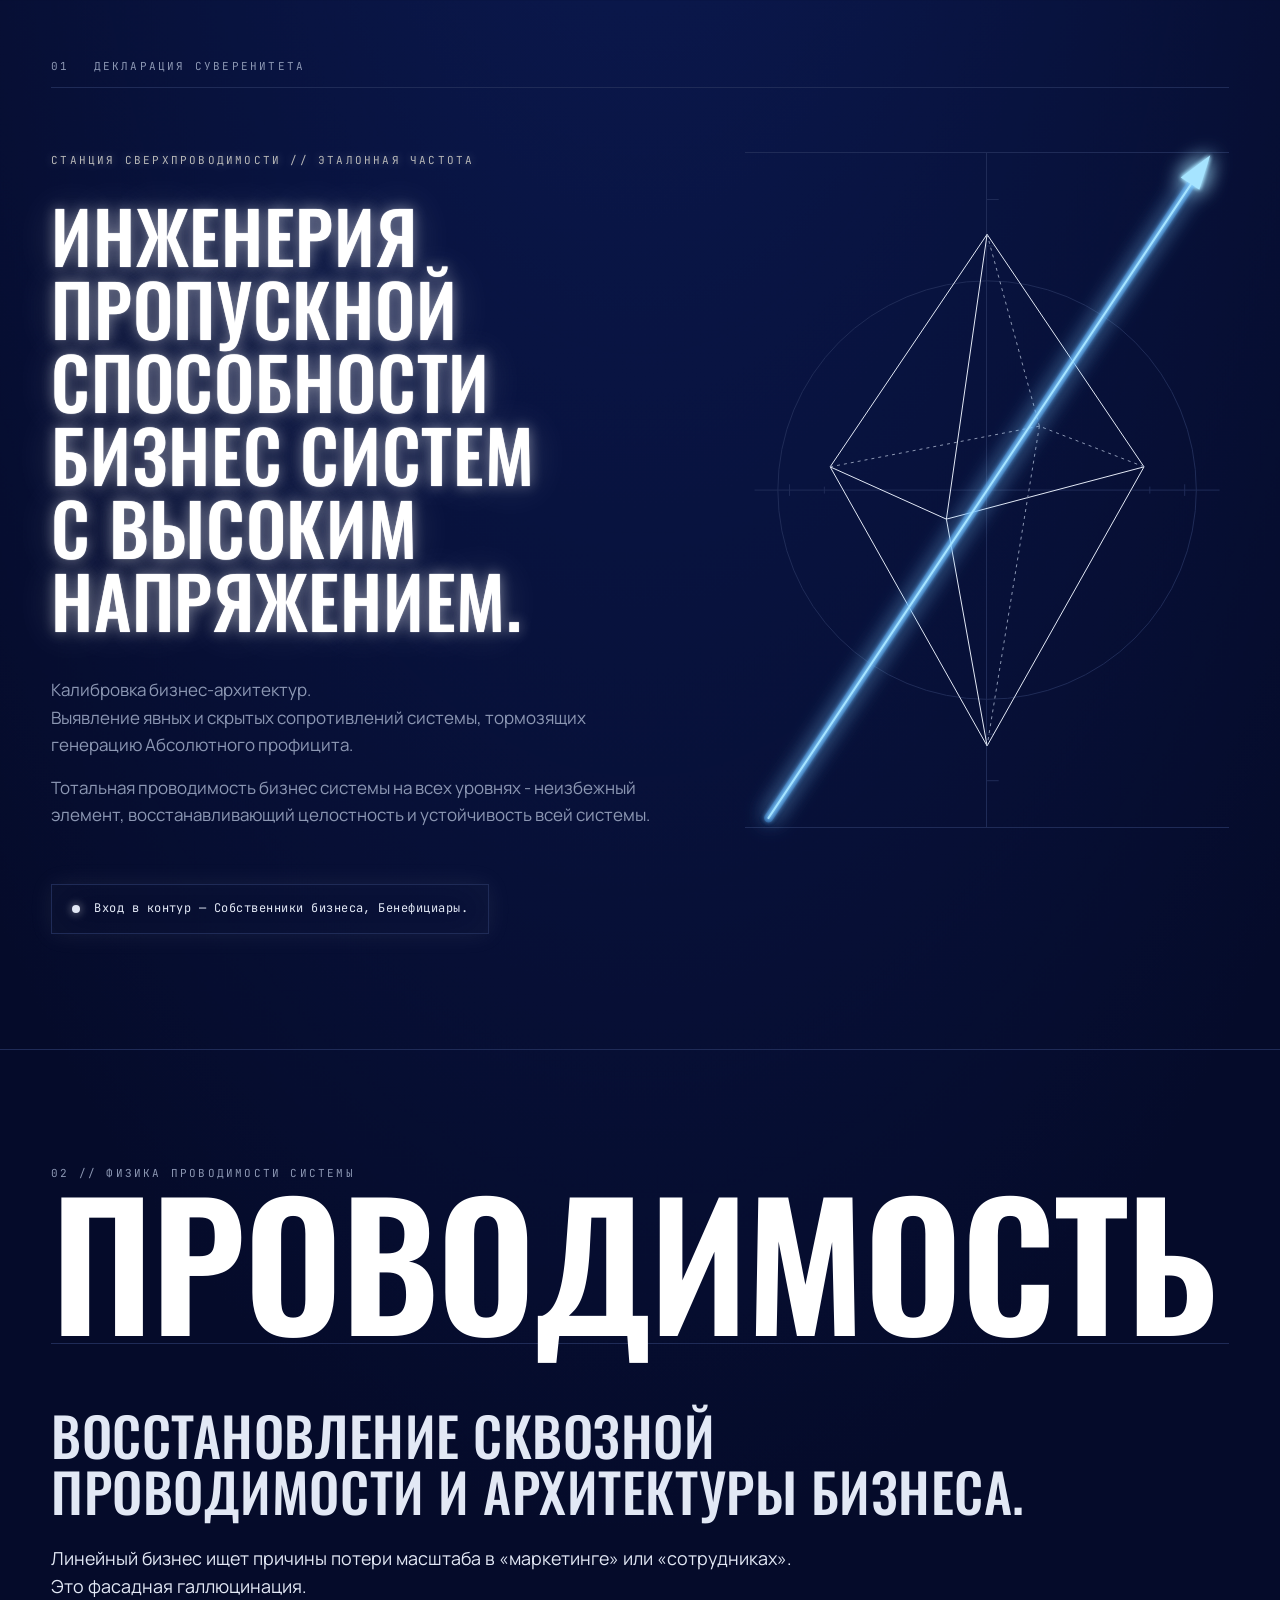
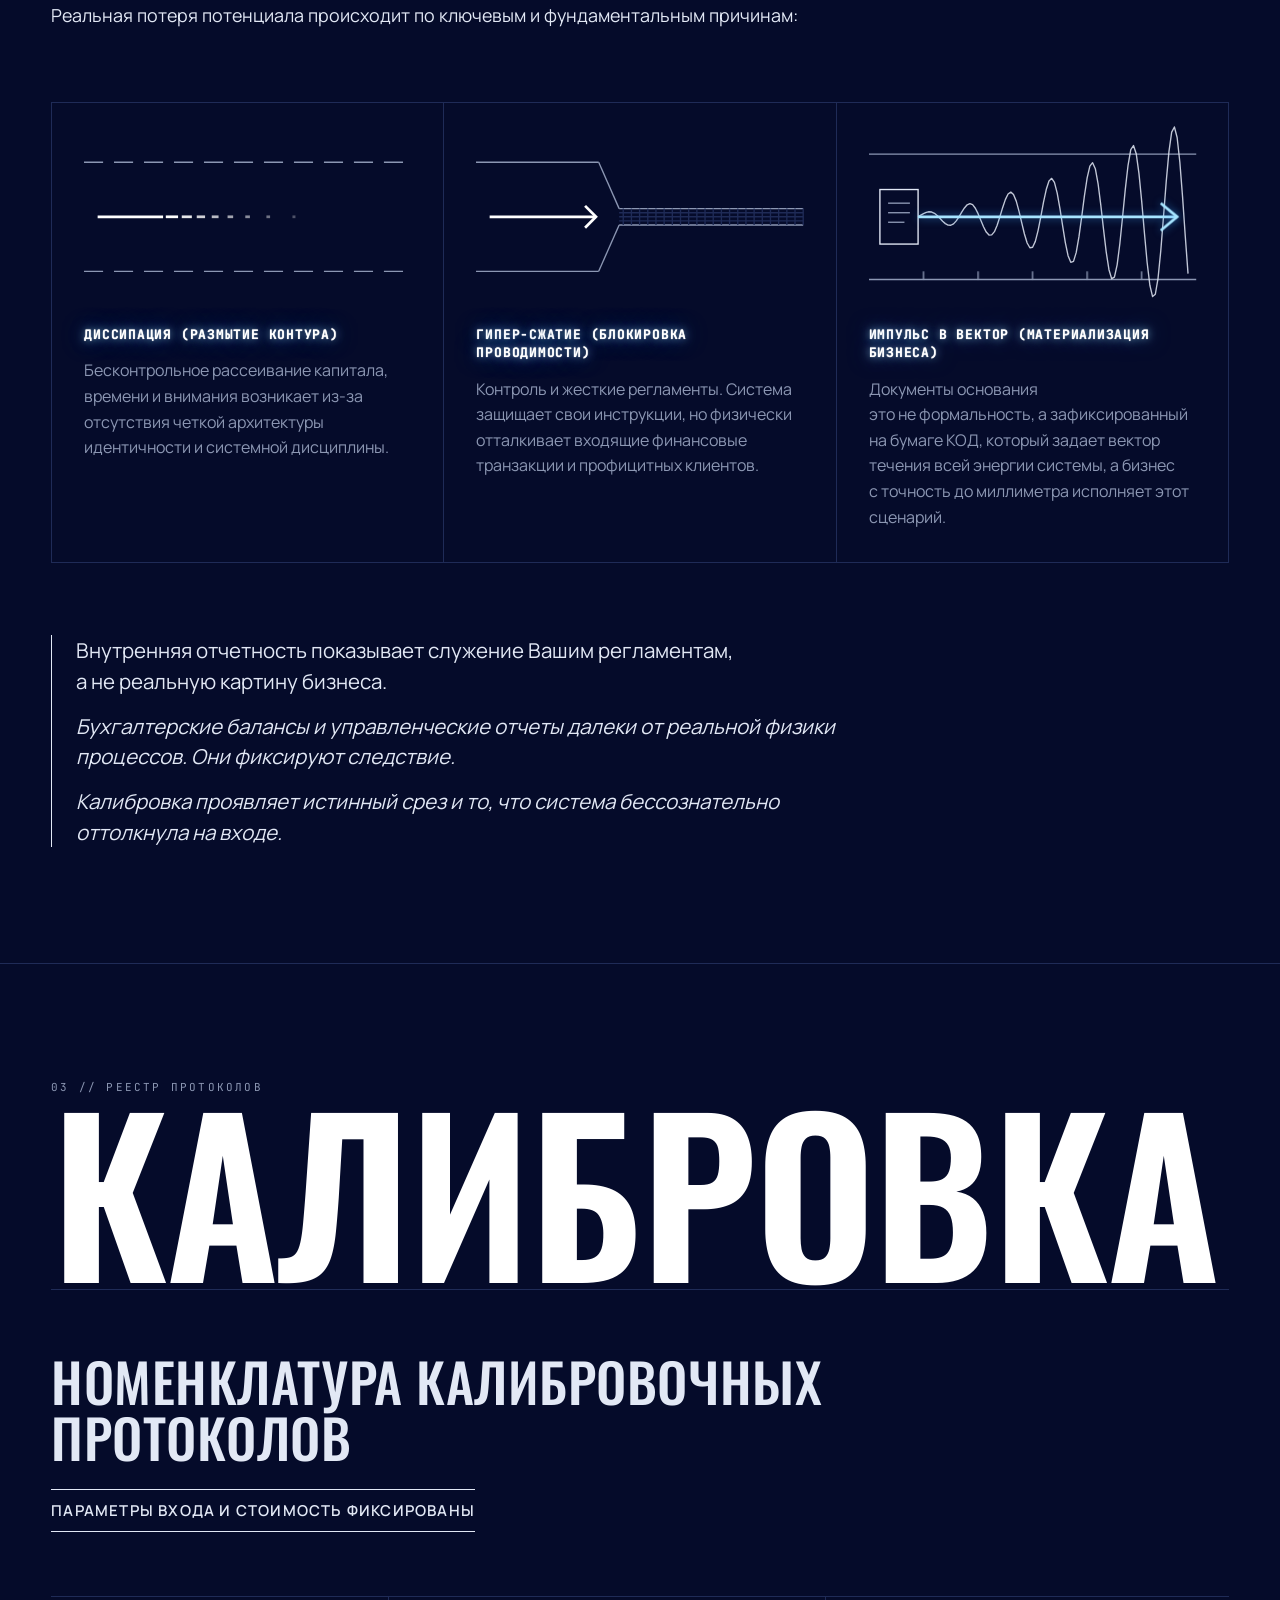
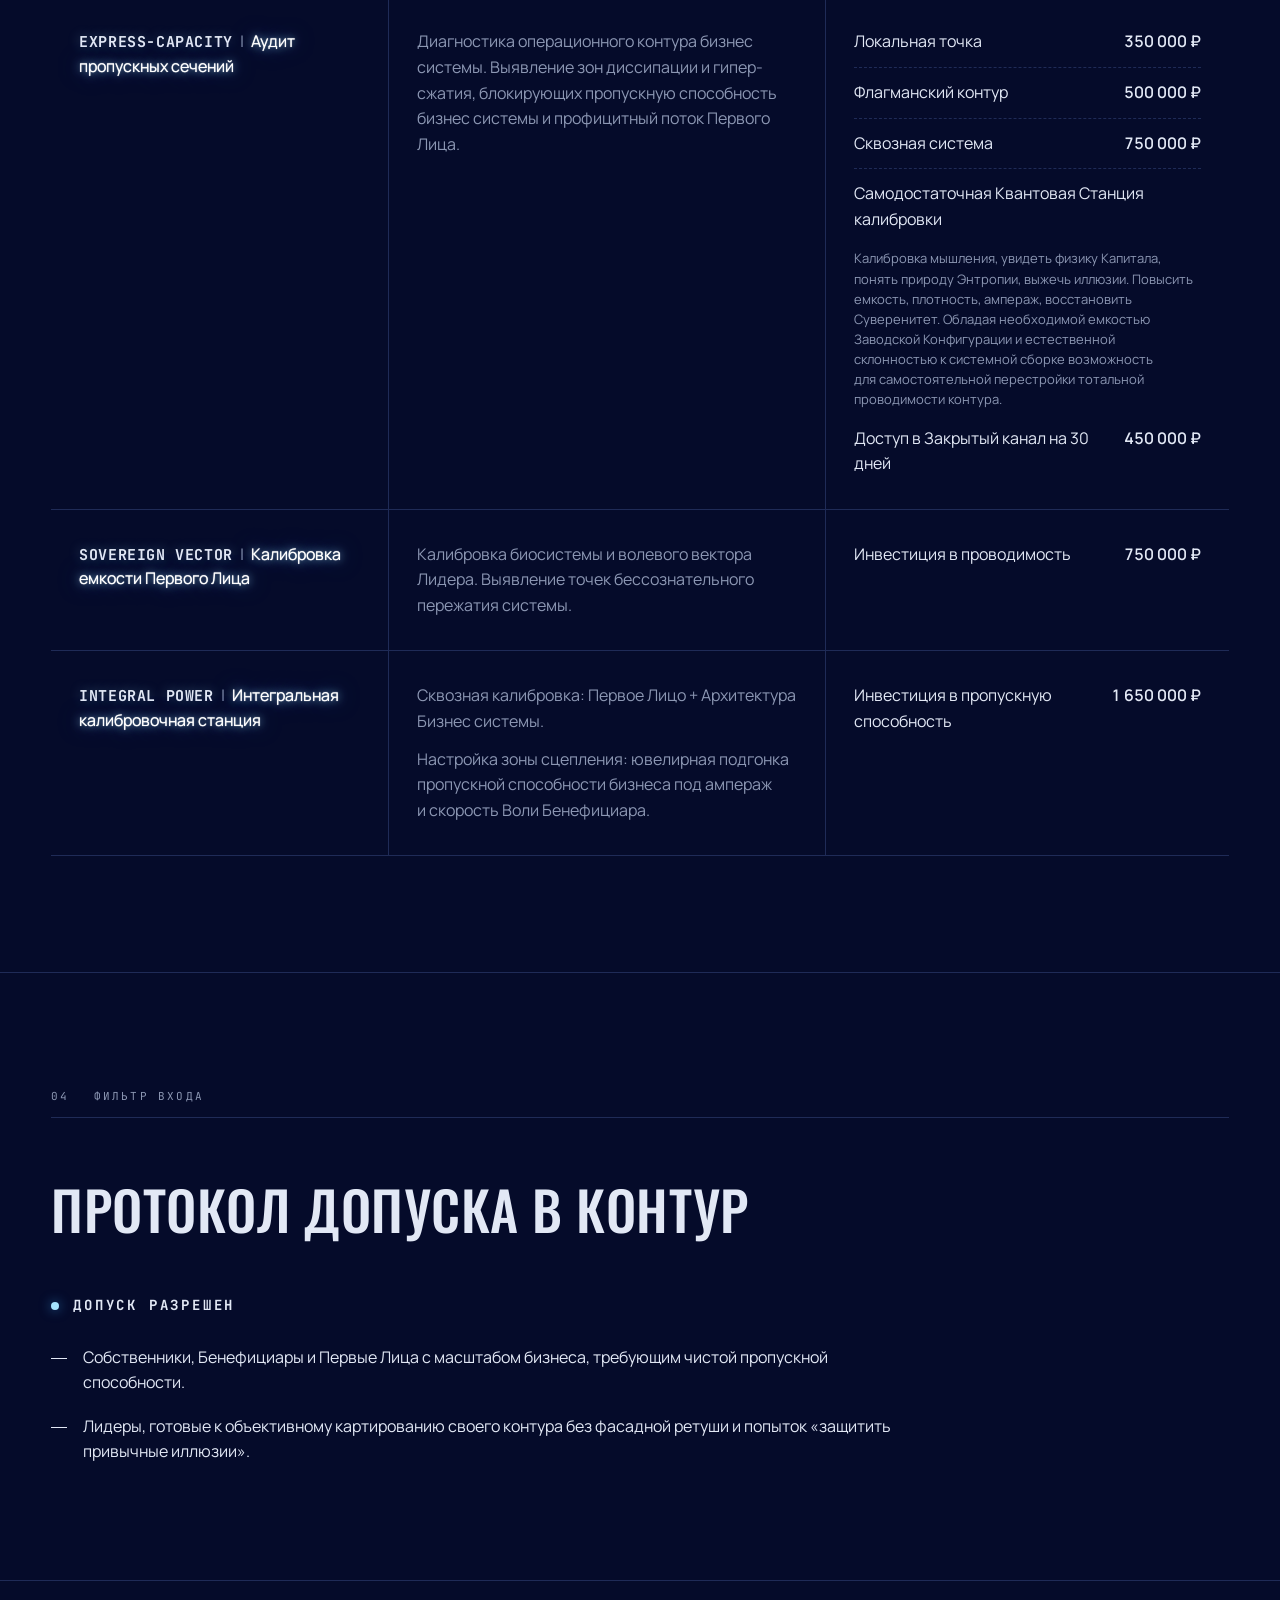
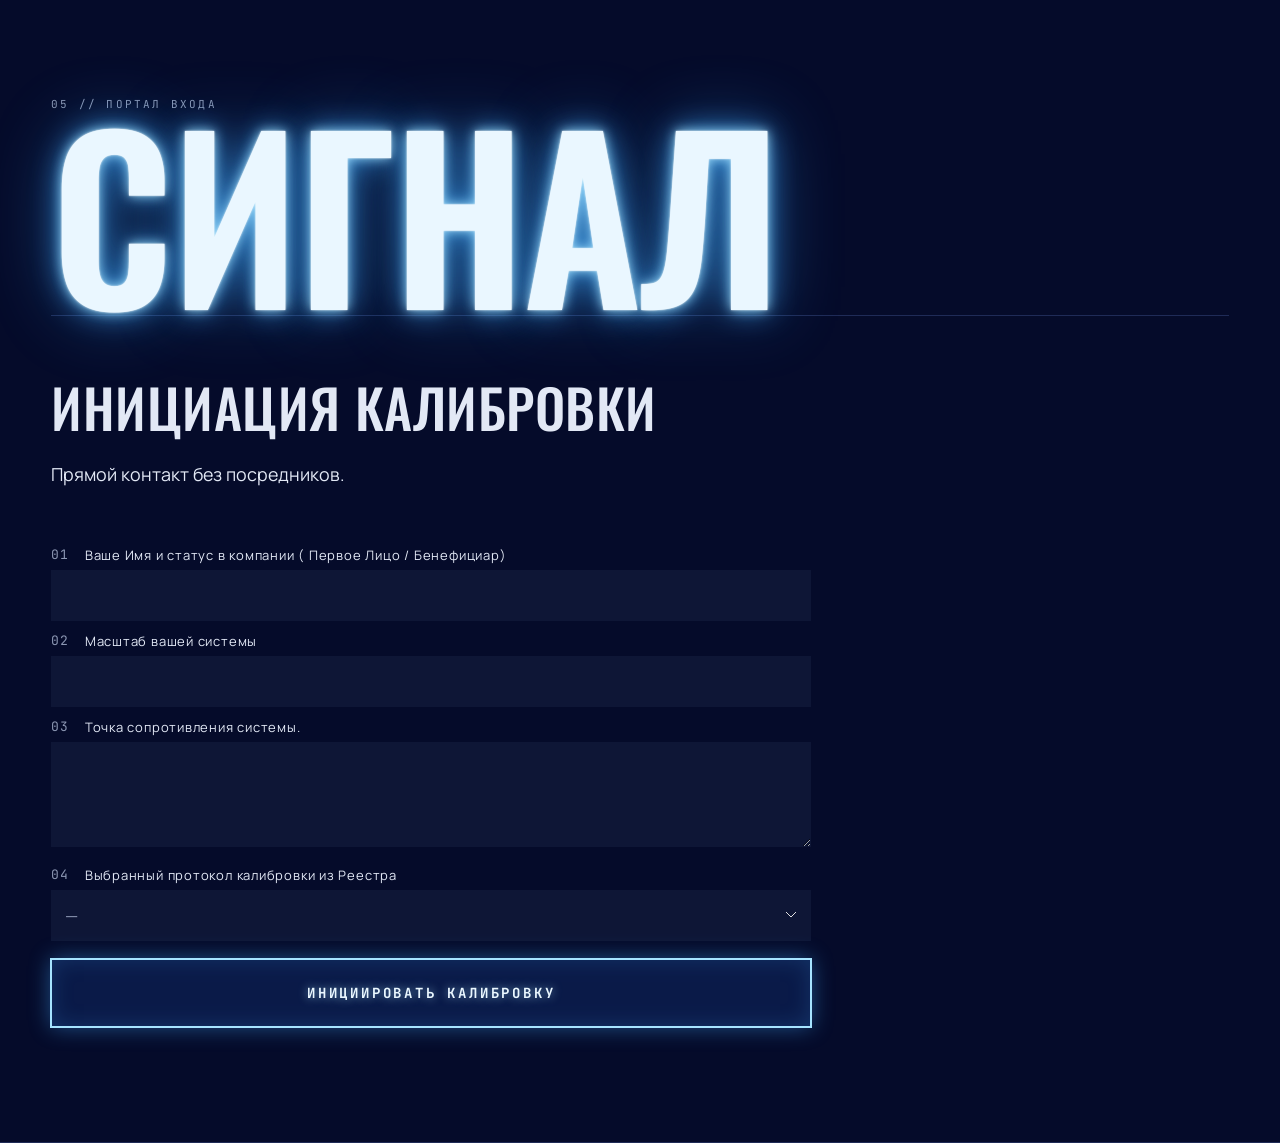
==== commit a5291f72: "Публикация: Вариант с характером: линия возвращена приглушённым цветом, голубая кнопка, светящийся С" ====
--- a/character.html
+++ b/character.html
@@ -12,7 +12,7 @@
        Вариант с характером: заголовки — Oswald (узкий), техническая мелочь — JetBrains Mono (мой выбор) -->
   <link href="https://fonts.googleapis.com/css2?family=Manrope:wght@300;400;500;600;700&family=Oswald:wght@400;500;600&family=JetBrains+Mono:wght@400;500;700&display=swap" rel="stylesheet">
   <link rel="stylesheet" href="css/style.css?v=9">
-  <link rel="stylesheet" href="css/character.css?v=2">
+  <link rel="stylesheet" href="css/character.css?v=3">
 </head>
 <body>
 
@@ -293,7 +293,12 @@
       </article>
     </div>
 
-    <p class="summary">Внутренняя отчётность не&nbsp;покажет вам реальную картину вашего бизнеса и&nbsp;что&nbsp;за&nbsp;её пределами.<br>Калибровка проявляет истинность и&nbsp;то, что&nbsp;система оттолкнула на&nbsp;входе.</p>
+    <!-- Текст заказчицы от 04.11 дословно -->
+    <div class="summary">
+      <p>Внутренняя отчетность показывает служение Вашим регламентам, а&nbsp;не&nbsp;реальную картину бизнеса.</p>
+      <p><em>Бухгалтерские балансы и&nbsp;управленческие отчеты далеки от&nbsp;реальной физики процессов. Они фиксируют следствие.</em></p>
+      <p><em>Калибровка проявляет истинный срез и&nbsp;то, что&nbsp;система бессознательно оттолкнула на&nbsp;входе.</em></p>
+    </div>
   </section>
 
   <!-- 3. РЕЕСТР ПРОТОКОЛОВ -->
@@ -399,10 +404,10 @@
 
 </main>
 
-<!-- Сквозной импульс через весь сайт — моя идея -->
+<!-- Сквозной импульс через весь сайт — моя идея; цвет приглушённый, как основной текст (просьба заказчицы 04.11) -->
 <canvas class="thread" aria-hidden="true"></canvas>
 
 <script src="js/main.js?v=6"></script>
-<script src="js/character.js?v=2"></script>
+<script src="js/character.js?v=5"></script>
 </body>
 </html>
--- a/css/character.css
+++ b/css/character.css
@@ -5,8 +5,8 @@
 :root {
   /* По референсу заказчицы 04.11: фон тёмно-синий вместо чёрного, голубой — с белым оттенком.
      Точные оттенки — мой подбор по картинке */
-  --bg: #0A1024;
-  --line: #24304D;
+  --bg: #050B2A;                     /* глубже и насыщеннее, просьба 04.11 */
+  --line: #1F2B57;
   --muted: #8C97B3;
   --text: #E2E8F5;
   --signal: #A6E4FF;                 /* голубой с белым оттенком — ядро света */
@@ -18,10 +18,17 @@
 /* фон — глубокий синий с лёгким светом сверху, как на референсе */
 body {
   background:
-    radial-gradient(120% 60% at 50% -10%, rgba(40, 80, 170, 0.22), transparent 60%),
+    radial-gradient(120% 60% at 50% -10%, rgba(30, 70, 200, 0.28), transparent 60%),
     var(--bg);
 }
-.btn { background: #060A18; }
+/* Кнопка формы — голубой периметр со свечением, фон синий, не чёрный (просьба 04.11) */
+.btn {
+  background: #0A1A48;
+  border-color: var(--signal);
+  color: #EAF7FF;
+  text-shadow: 0 0 10px rgba(166, 228, 255, 0.7);
+  box-shadow: 0 0 0 1px var(--signal), 0 0 22px rgba(64, 170, 255, 0.45), inset 0 0 22px rgba(64, 170, 255, 0.18);
+}
 
 /* Свечение названий (просьба заказчицы: «чтобы блестели, выделялись как луч») */
 .cell .h3,
@@ -81,7 +88,11 @@
   white-space: nowrap;
   transform-origin: left bottom;
 }
-#portal .mega__word { color: var(--signal); text-shadow: 0 0 40px rgba(64, 170, 255, 0.35); }
+/* «СИГНАЛ» — как стрела в ромбе: белое ядро и голубое свечение вокруг; размер меньше (подгоняет скрипт) */
+#portal .mega__word {
+  color: #EAF7FF;
+  text-shadow: 0 0 2px #fff, 0 0 12px rgba(166, 228, 255, 0.9), 0 0 30px rgba(64, 170, 255, 0.8), 0 0 70px rgba(64, 170, 255, 0.45);
+}
 
 /* 5. Сигнал: стрела главного экрана — чистый поток */
 .art-vector line { stroke: var(--signal); }
@@ -89,11 +100,12 @@
 .art-vector polygon { fill: var(--signal); }
 .status__lamp--signal { background: var(--signal); box-shadow: 0 0 12px var(--signal-glow); }
 .btn:hover, .btn:focus-visible {
-  border-color: var(--signal);
-  color: var(--signal);
-  box-shadow: 0 0 0 1px var(--signal), 0 0 22px rgba(64, 170, 255, 0.4);
+  border-color: #fff;
+  color: #fff;
+  background: #0E2360;
+  box-shadow: 0 0 0 1px var(--signal), 0 0 32px rgba(64, 170, 255, 0.65), inset 0 0 26px rgba(64, 170, 255, 0.25);
 }
-.btn.is-target { border-color: var(--signal); box-shadow: 0 0 0 1px var(--signal), 0 0 26px rgba(64, 170, 255, 0.38); }
+.btn.is-target { box-shadow: 0 0 0 1px var(--signal), 0 0 32px rgba(64, 170, 255, 0.6), inset 0 0 26px rgba(64, 170, 255, 0.22); }
 
 /* 3. Сквозной импульс — холст поверх страницы, клики не перехватывает */
 .thread {
@@ -172,3 +184,7 @@
   .cell--impulse .zig, .cell--impulse .signal-line { stroke-dashoffset: 0; }
   .cell--impulse .signal-head { opacity: 1; }
 }
+
+/* Итог раздела «Физика» — три абзаца, как прислала заказчица (2-й и 3-й курсивом, как у неё) */
+.summary { display: grid; gap: 14px; }
+.summary em { font-style: italic; color: var(--text); }
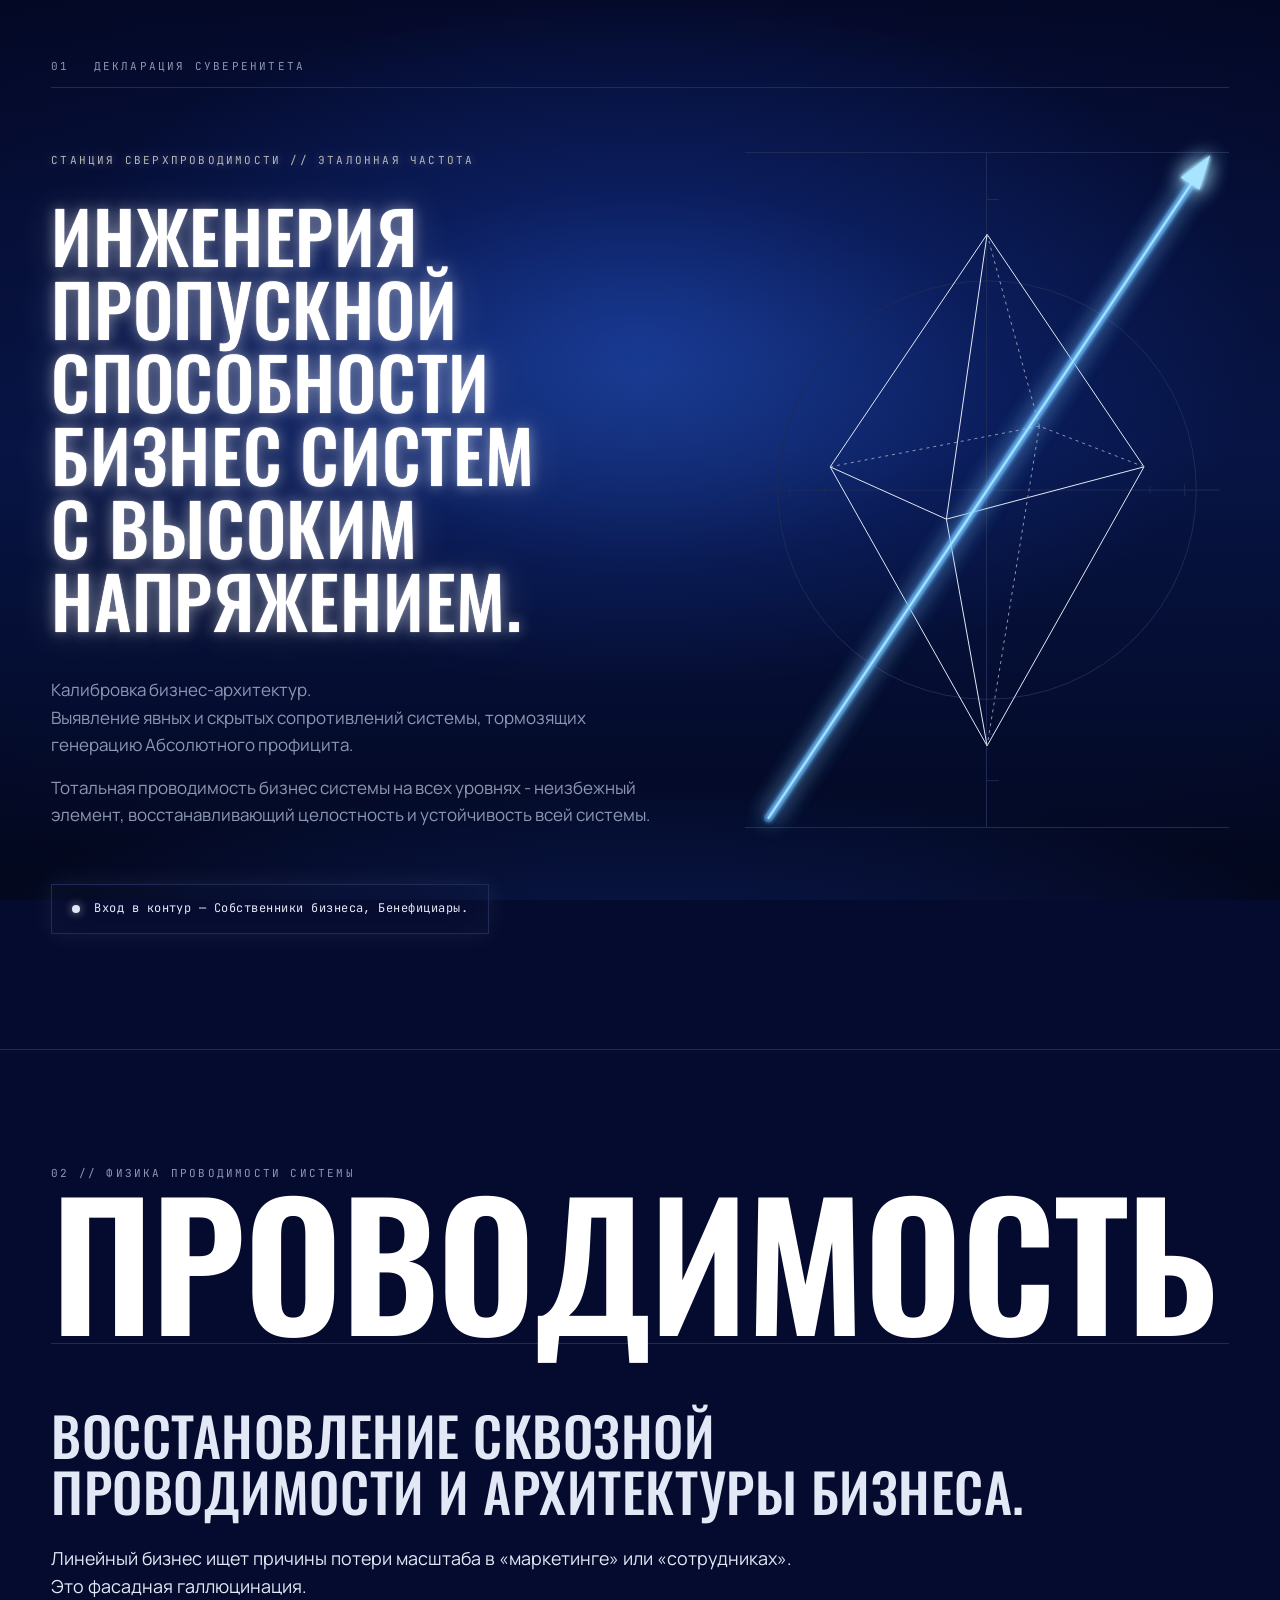
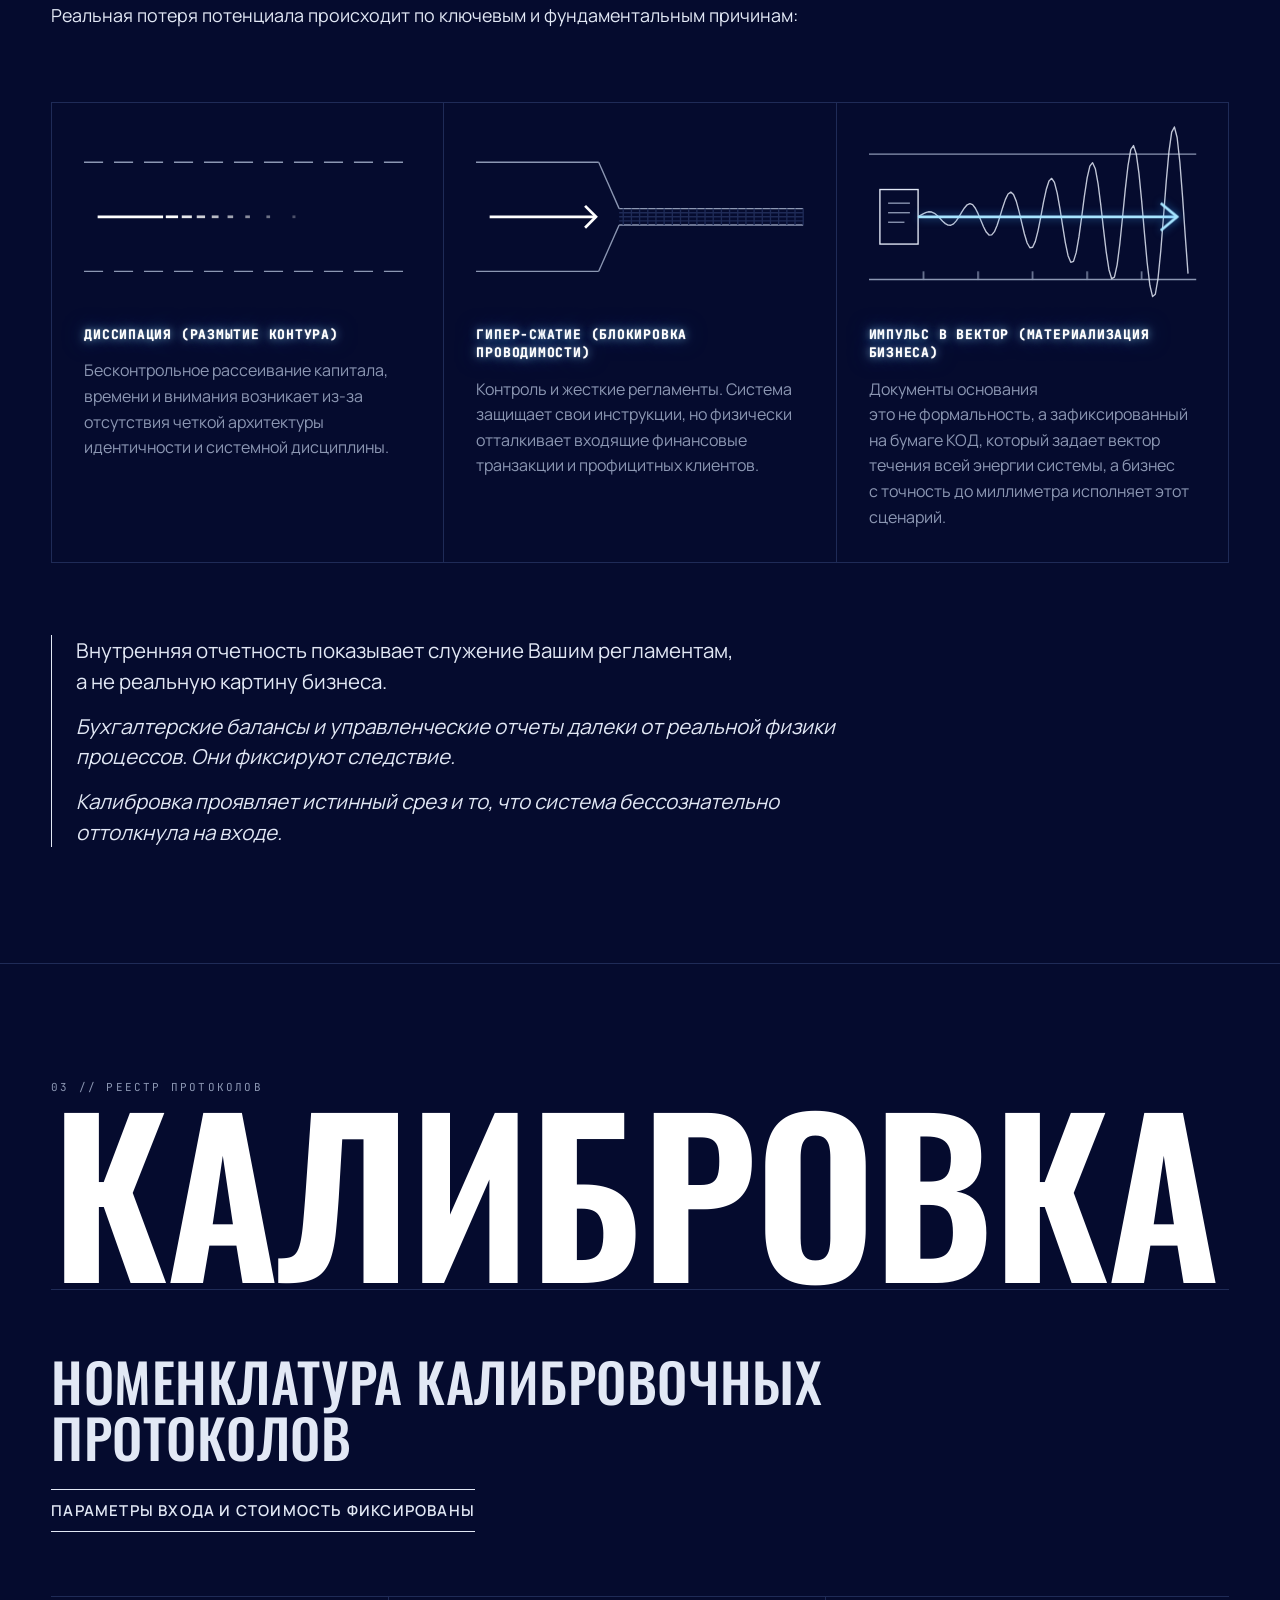
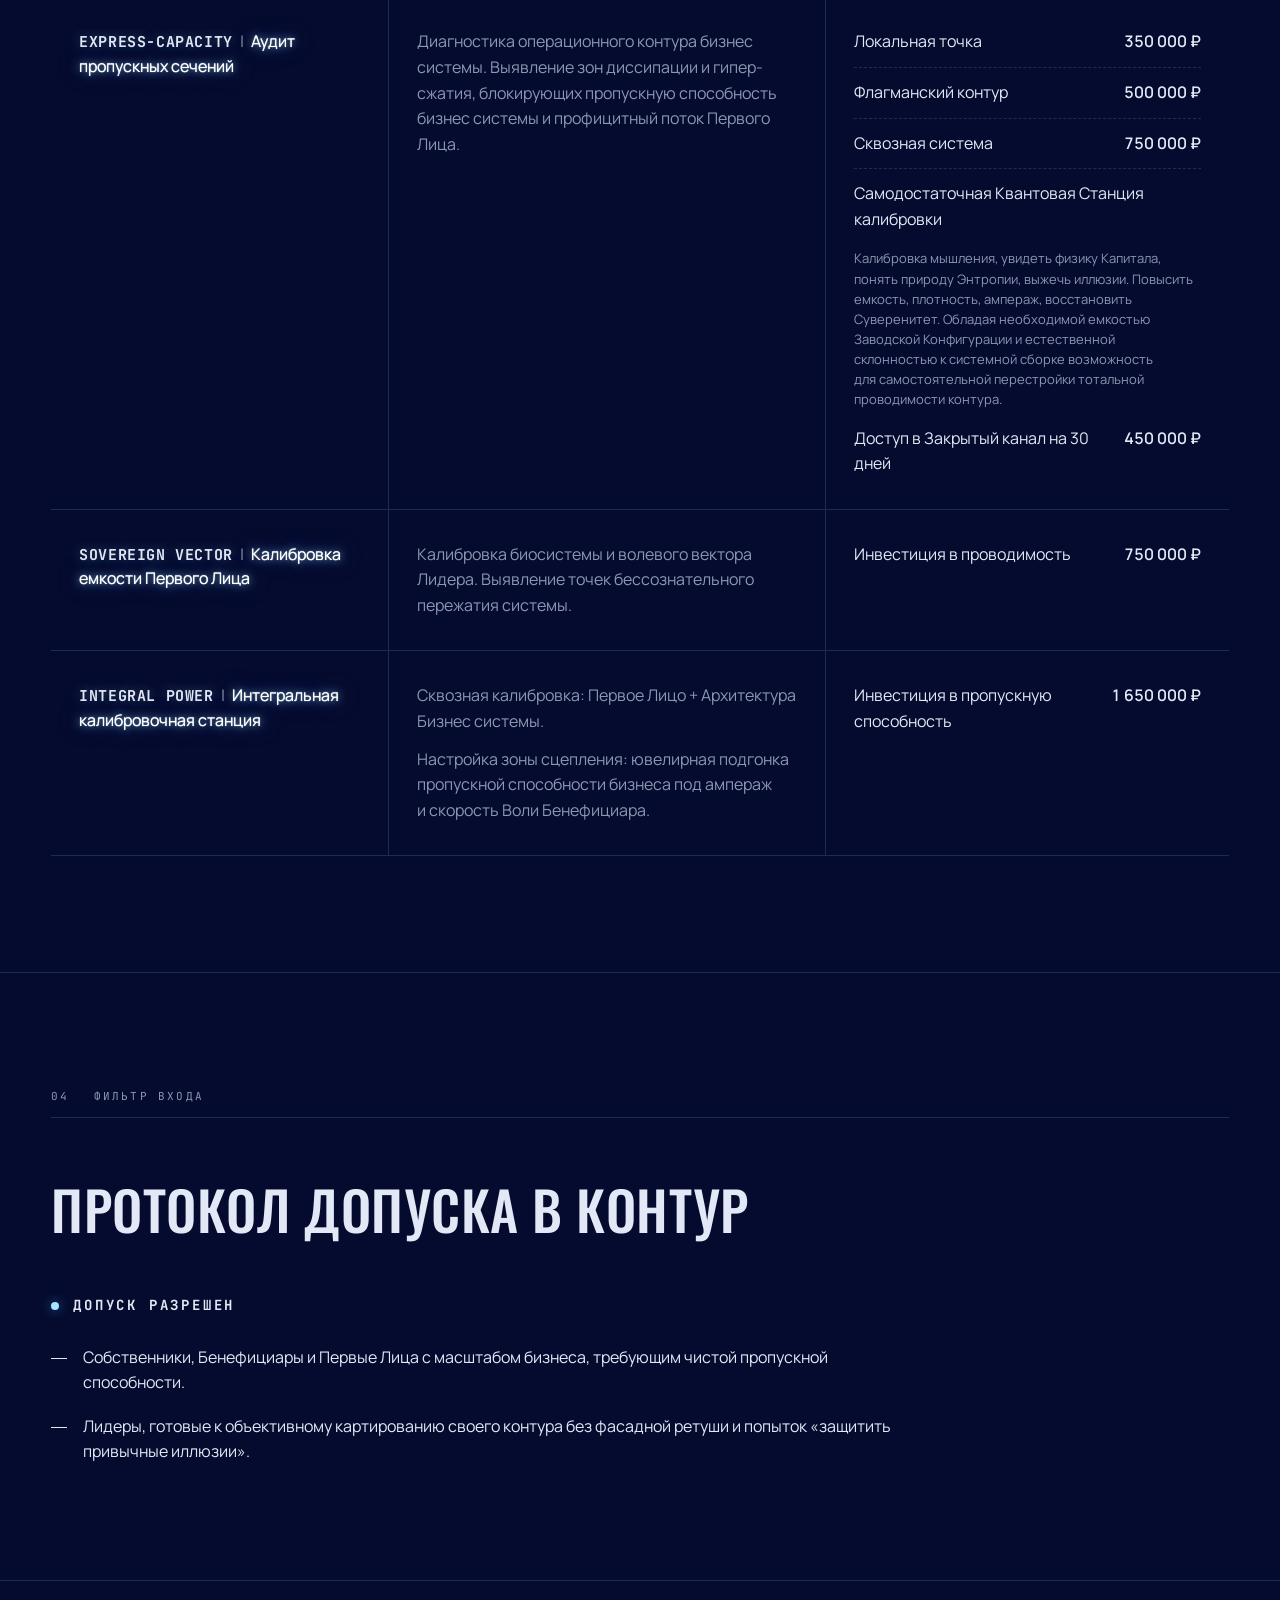
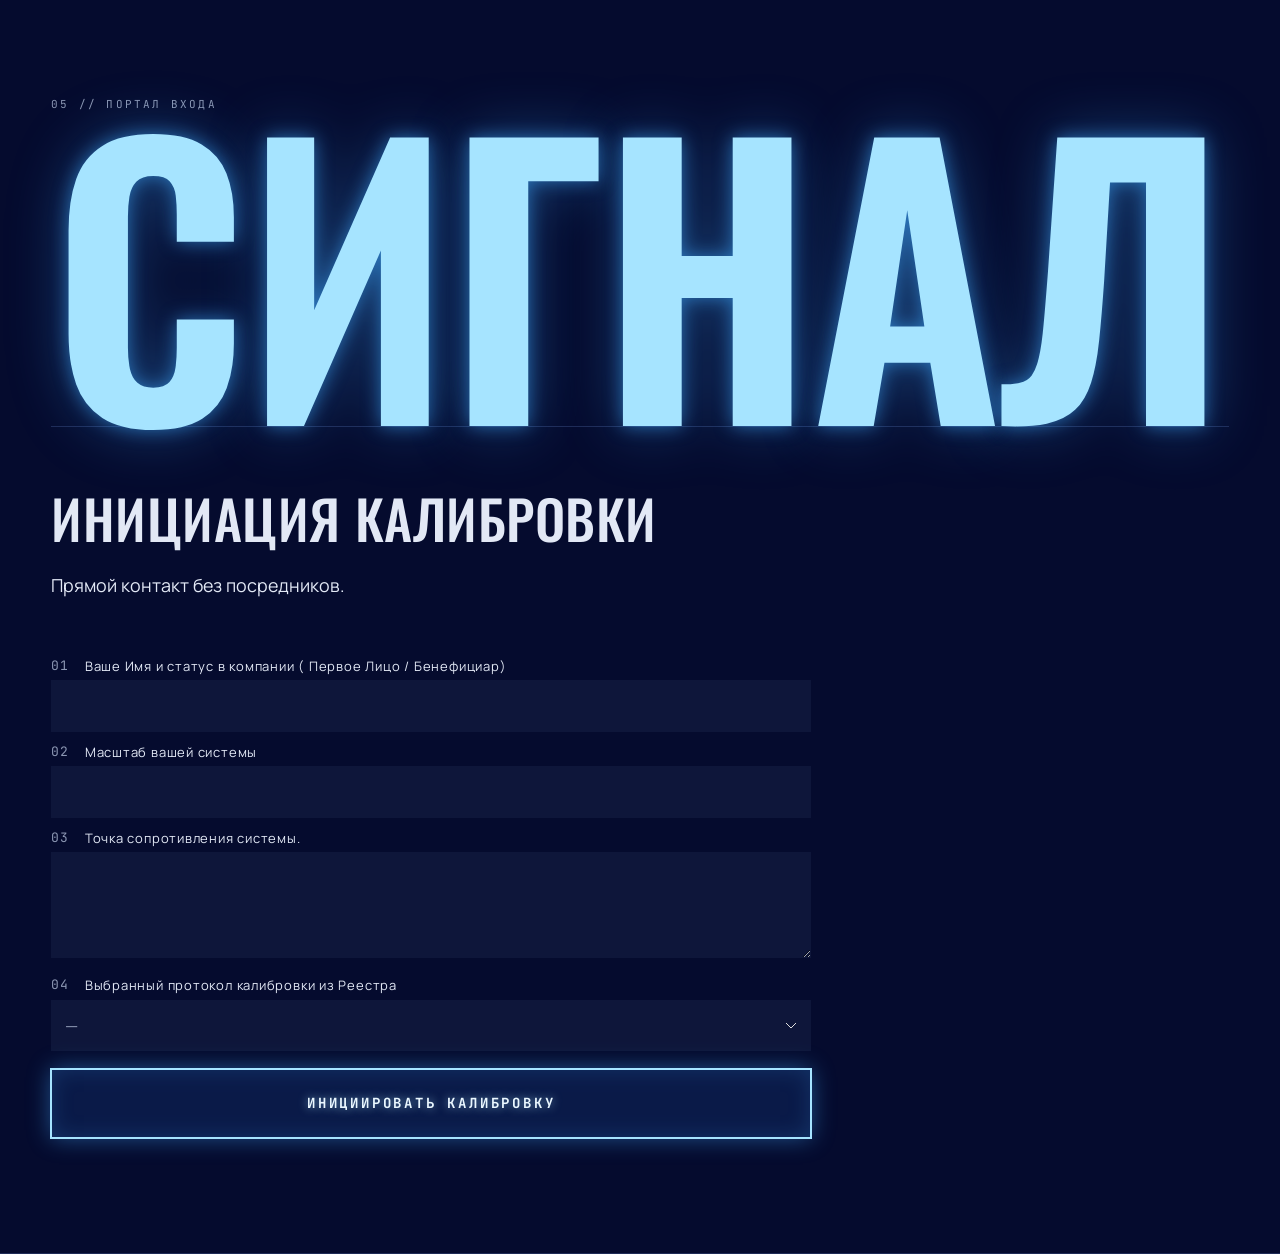
==== commit 7932c70b: "Публикация: Вариант с характером: СИГНАЛ снова во всю ширину, объёмный глубокий синий фон" ====
--- a/character.html
+++ b/character.html
@@ -12,7 +12,7 @@
        Вариант с характером: заголовки — Oswald (узкий), техническая мелочь — JetBrains Mono (мой выбор) -->
   <link href="https://fonts.googleapis.com/css2?family=Manrope:wght@300;400;500;600;700&family=Oswald:wght@400;500;600&family=JetBrains+Mono:wght@400;500;700&display=swap" rel="stylesheet">
   <link rel="stylesheet" href="css/style.css?v=9">
-  <link rel="stylesheet" href="css/character.css?v=3">
+  <link rel="stylesheet" href="css/character.css?v=4">
 </head>
 <body>
 
@@ -408,6 +408,6 @@
 <canvas class="thread" aria-hidden="true"></canvas>
 
 <script src="js/main.js?v=6"></script>
-<script src="js/character.js?v=5"></script>
+<script src="js/character.js?v=6"></script>
 </body>
 </html>
--- a/css/character.css
+++ b/css/character.css
@@ -5,7 +5,7 @@
 :root {
   /* По референсу заказчицы 04.11: фон тёмно-синий вместо чёрного, голубой — с белым оттенком.
      Точные оттенки — мой подбор по картинке */
-  --bg: #050B2A;                     /* глубже и насыщеннее, просьба 04.11 */
+  --bg: #050B2E;                     /* глубокий насыщенный синий, просьба 04.11 */
   --line: #1F2B57;
   --muted: #8C97B3;
   --text: #E2E8F5;
@@ -16,10 +16,22 @@
 }
 
 /* фон — глубокий синий с лёгким светом сверху, как на референсе */
-body {
+/* Объёмный фон («глубокий синий, пронзающий, как 3D» — просьба 04.11):
+   свет из глубины по центру, тёмные края-виньетка, лёгкое свечение снизу.
+   Слой закреплён на экране, поэтому при прокрутке ощущается пространство, а не заливка */
+body { background: transparent; }   /* иначе заливка body закроет объёмный слой */
+body::before {
+  content: "";
+  position: fixed;
+  inset: 0;
+  z-index: -1;
+  pointer-events: none;
   background:
-    radial-gradient(120% 60% at 50% -10%, rgba(30, 70, 200, 0.28), transparent 60%),
-    var(--bg);
+    radial-gradient(70% 55% at 50% 38%, rgba(36, 92, 255, 0.34), transparent 70%),
+    radial-gradient(40% 30% at 50% 42%, rgba(90, 170, 255, 0.16), transparent 70%),
+    radial-gradient(90% 40% at 50% 115%, rgba(30, 80, 230, 0.35), transparent 70%),
+    radial-gradient(140% 100% at 50% 50%, transparent 45%, rgba(1, 3, 14, 0.85) 100%),
+    linear-gradient(180deg, #040A2C 0%, #071444 50%, #030820 100%);
 }
 /* Кнопка формы — голубой периметр со свечением, фон синий, не чёрный (просьба 04.11) */
 .btn {
@@ -88,10 +100,10 @@
   white-space: nowrap;
   transform-origin: left bottom;
 }
-/* «СИГНАЛ» — как стрела в ромбе: белое ядро и голубое свечение вокруг; размер меньше (подгоняет скрипт) */
+/* «СИГНАЛ» — снова во всю ширину и сплошным голубым, как в первой версии («мощнее бил»), со свечением */
 #portal .mega__word {
-  color: #EAF7FF;
-  text-shadow: 0 0 2px #fff, 0 0 12px rgba(166, 228, 255, 0.9), 0 0 30px rgba(64, 170, 255, 0.8), 0 0 70px rgba(64, 170, 255, 0.45);
+  color: var(--signal);
+  text-shadow: 0 0 18px rgba(64, 170, 255, 0.55), 0 0 60px rgba(64, 170, 255, 0.35);
 }
 
 /* 5. Сигнал: стрела главного экрана — чистый поток */
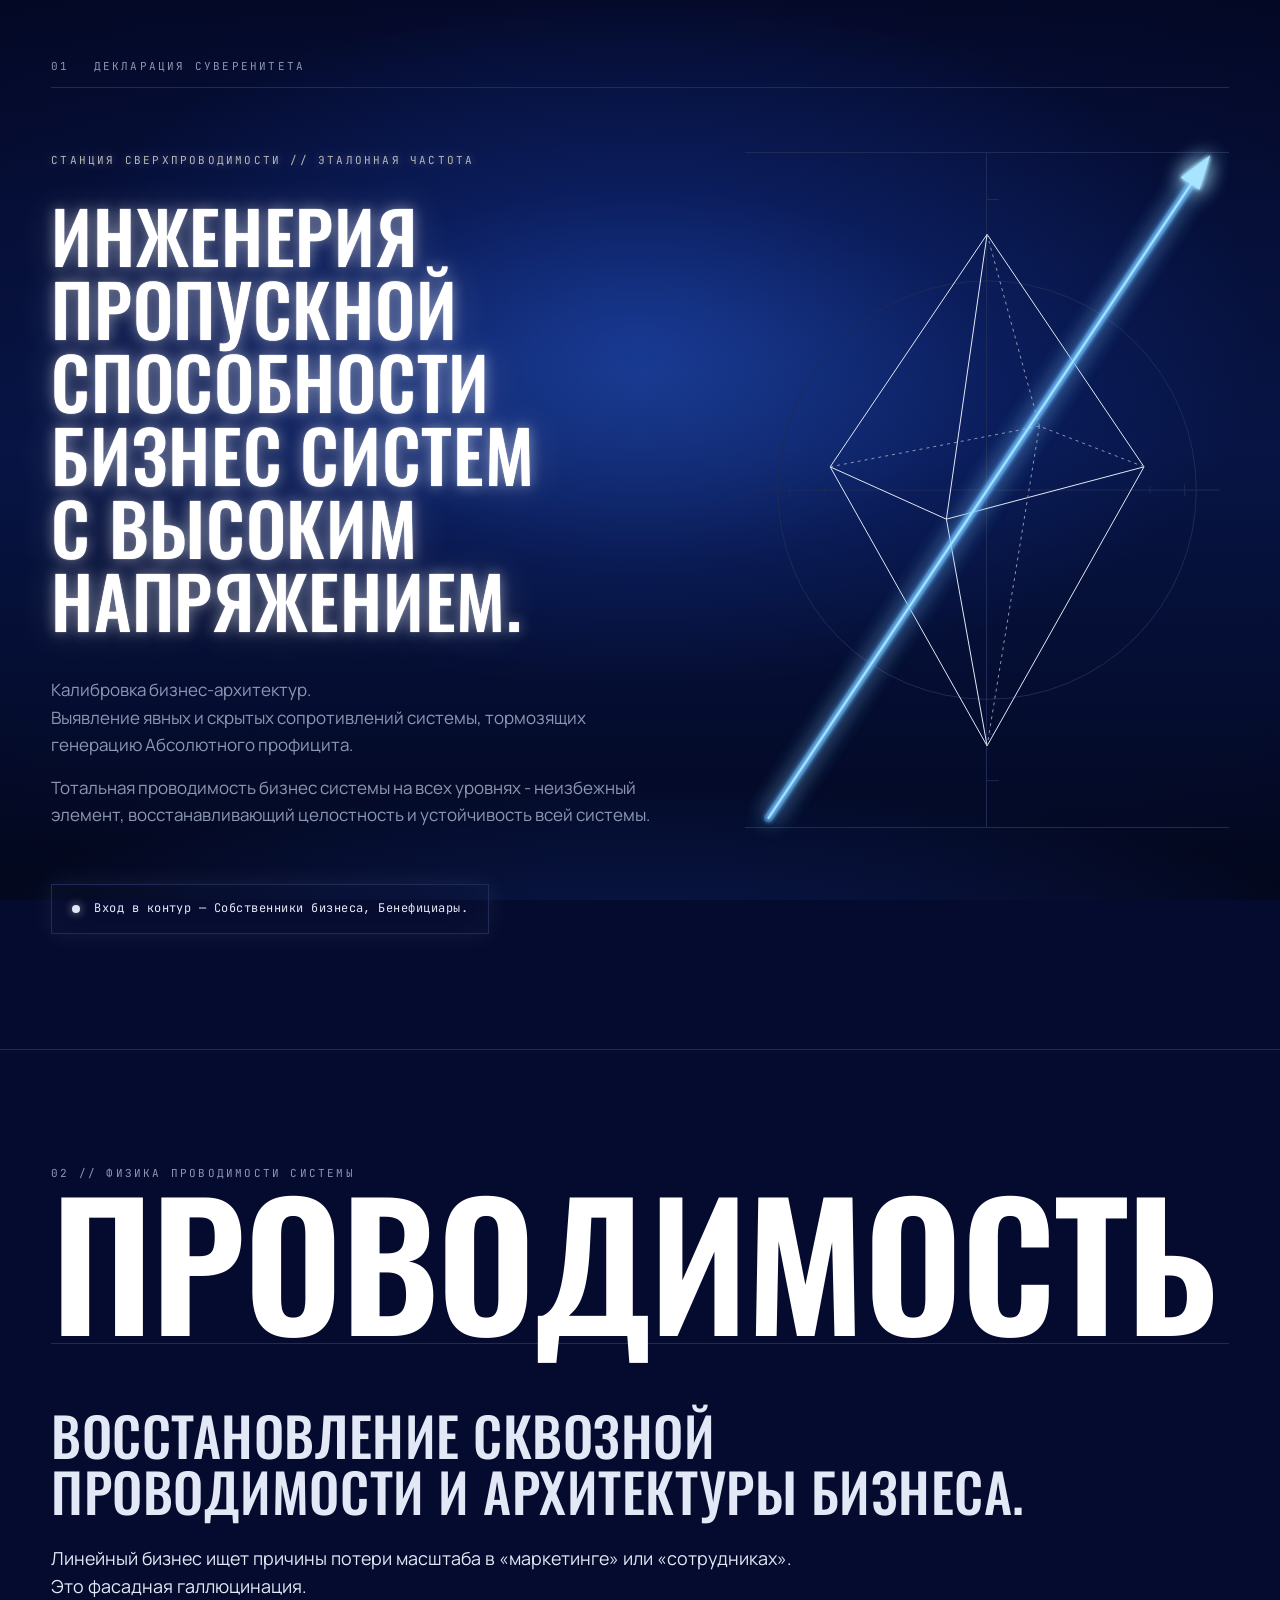
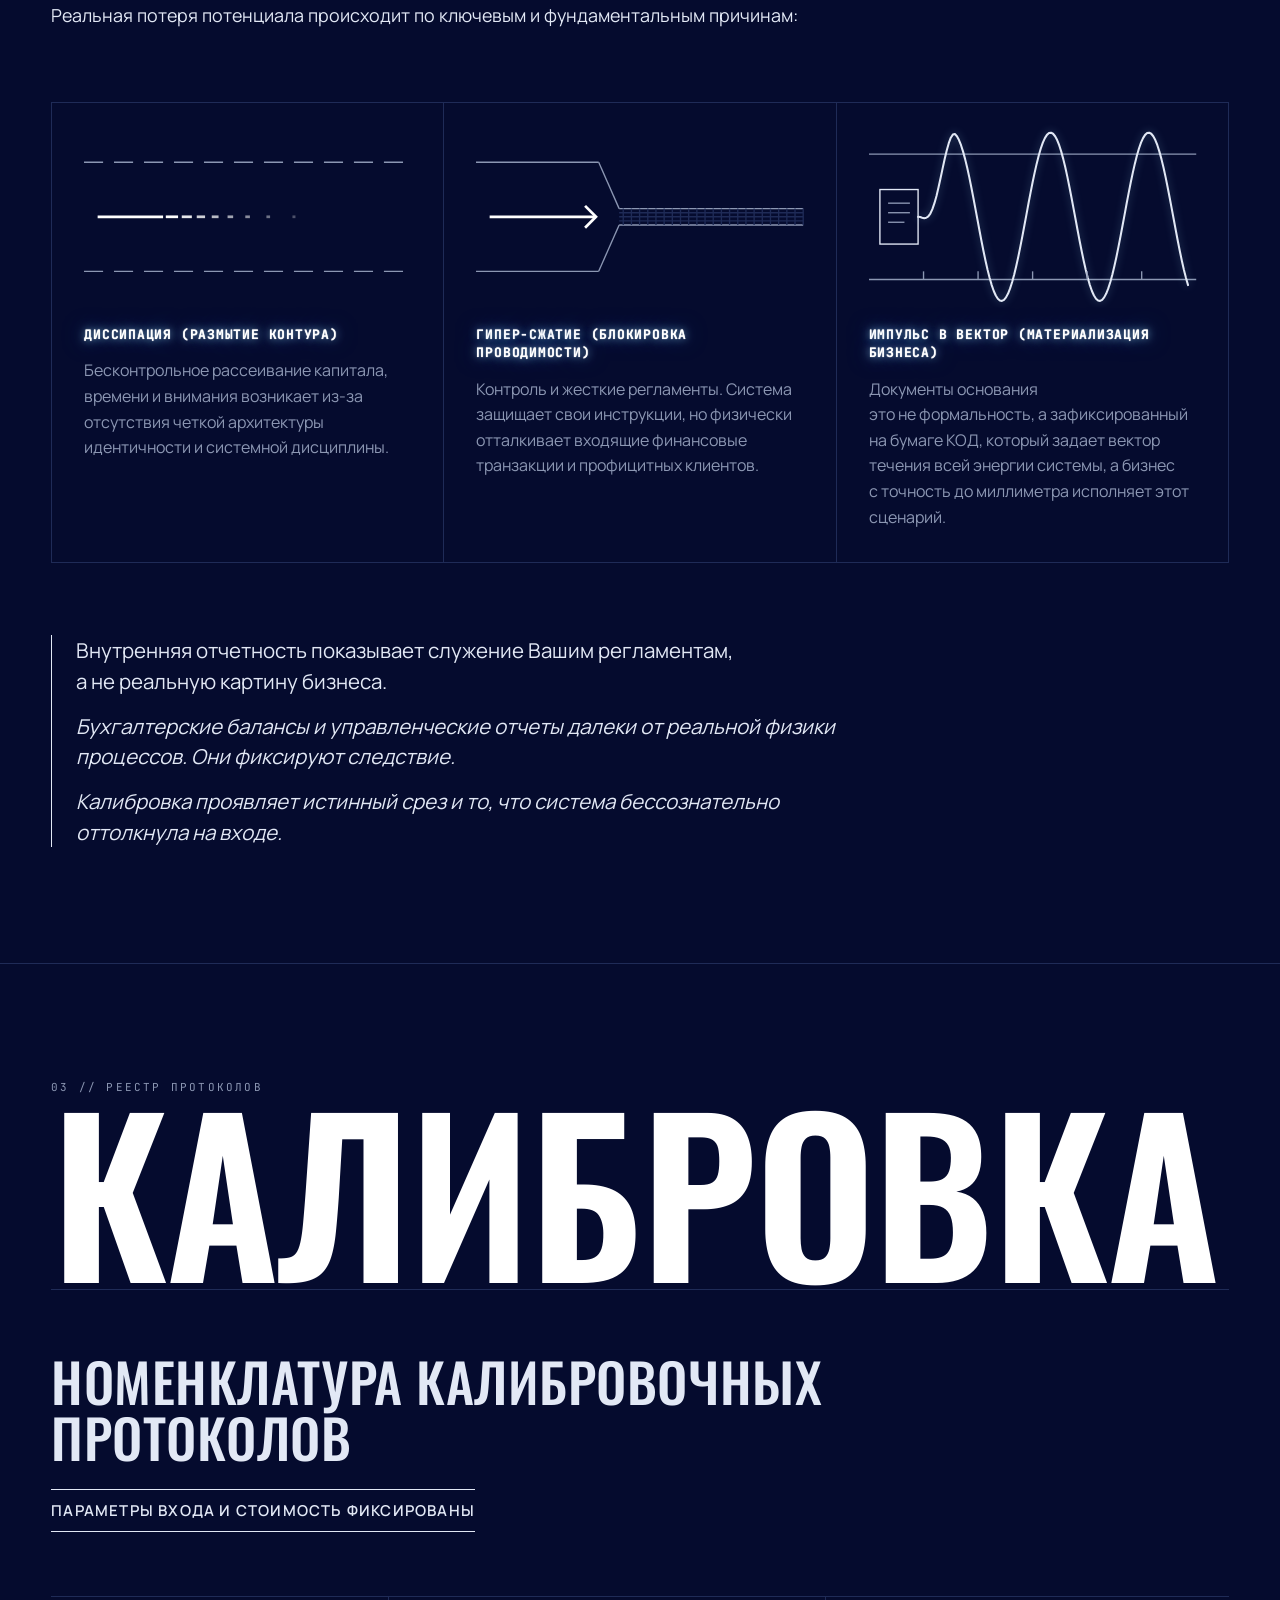
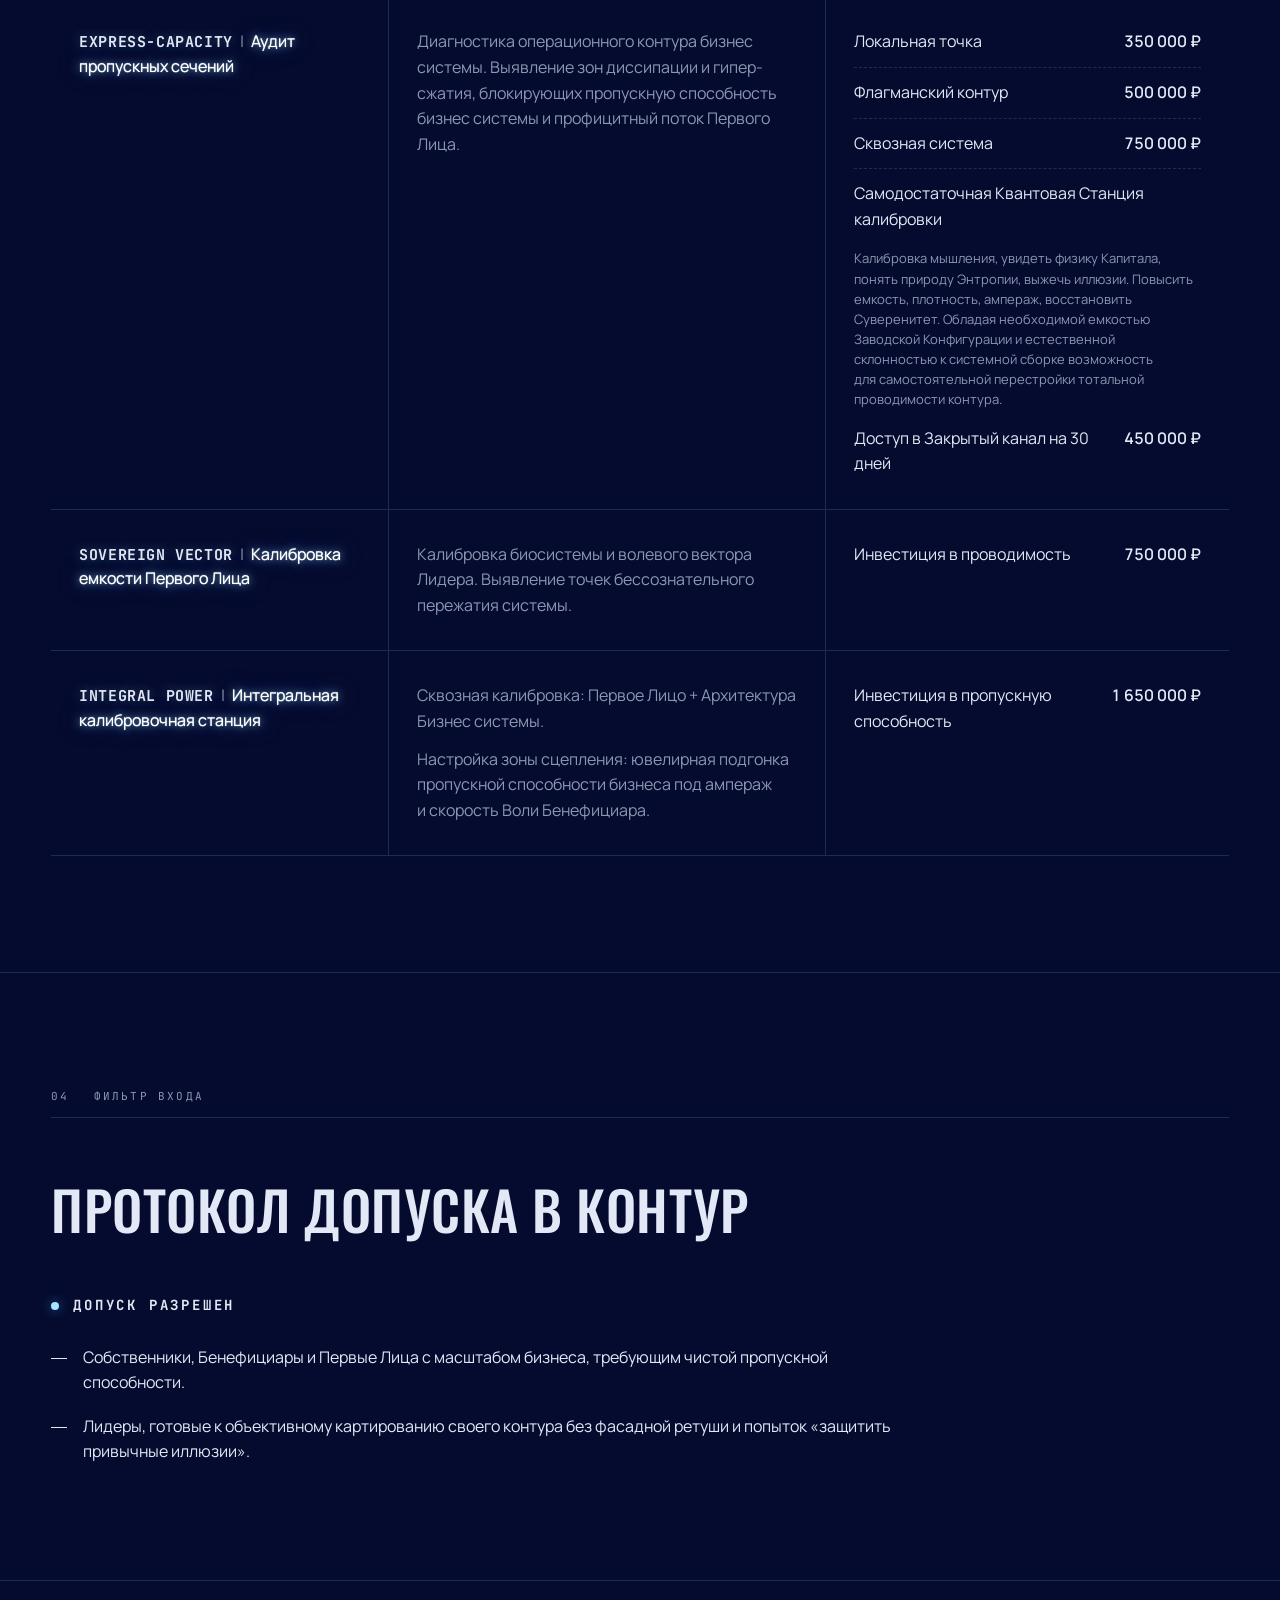
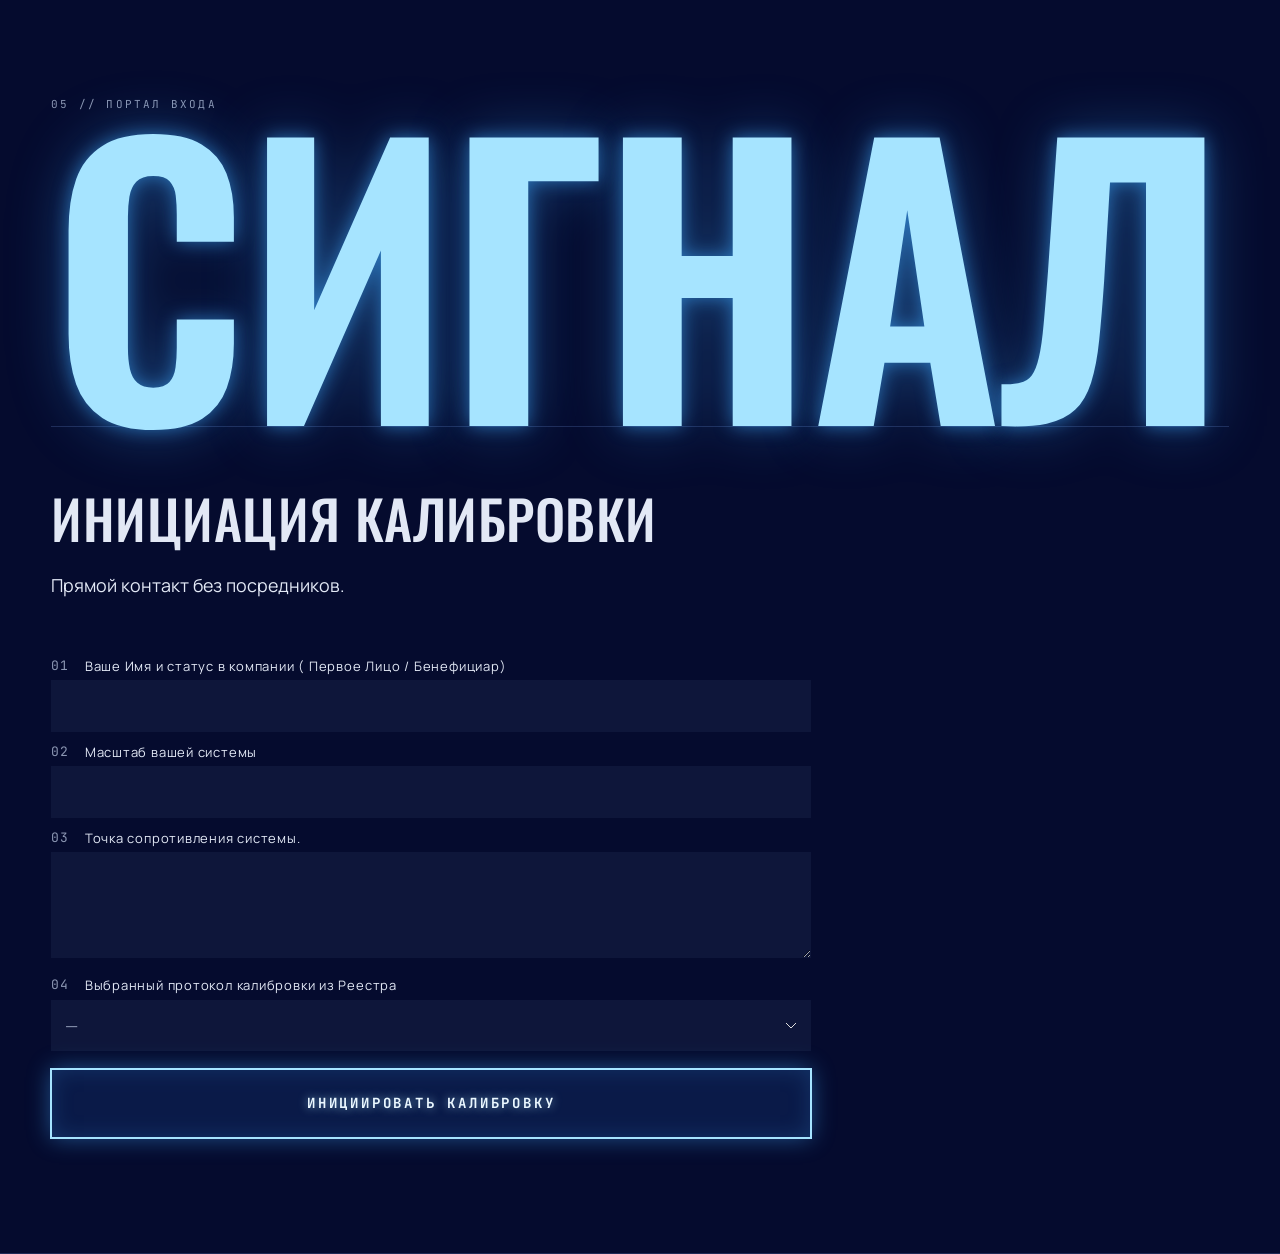
==== commit 2f92f300: "Публикация: Вариант с характером: в «Импульсе в вектор» вектор убран, крупная волна бежит постоянно " ====
--- a/character.html
+++ b/character.html
@@ -12,7 +12,7 @@
        Вариант с характером: заголовки — Oswald (узкий), техническая мелочь — JetBrains Mono (мой выбор) -->
   <link href="https://fonts.googleapis.com/css2?family=Manrope:wght@300;400;500;600;700&family=Oswald:wght@400;500;600&family=JetBrains+Mono:wght@400;500;700&display=swap" rel="stylesheet">
   <link rel="stylesheet" href="css/style.css?v=9">
-  <link rel="stylesheet" href="css/character.css?v=4">
+  <link rel="stylesheet" href="css/character.css?v=5">
 </head>
 <body>
 
@@ -275,13 +275,9 @@
           <!-- «Код» основания: документ, из которого выходит импульс (моя трактовка) -->
           <rect class="doc" x="8" y="40" width="28" height="40"/>
           <g class="doc-lines"><line x1="14" y1="50" x2="30" y2="50"/><line x1="14" y1="57" x2="30" y2="57"/><line x1="14" y1="64" x2="26" y2="64"/></g>
-          <!-- По рисунку заказчицы 04.11: сплошные линии — границы системы. Нечётко прописанный код
-               раскачивает поток, и он выходит за грани системы; голубой вектор — код прописан чётко -->
-          <polyline class="flow zig" pathLength="1" points="36,60.0 38,58.7 40,57.6 42,56.7 44,56.3 46,56.5 48,57.4 50,59.0 52,61.0 54,63.2 56,65.0 58,66.1 60,66.2 62,65.2 64,63.0 66,60.0 68,56.6 70,53.5 72,51.2 74,50.3 76,51.1 78,53.7 80,57.7 82,62.5 84,67.3 86,71.2 88,73.4 90,73.3 92,70.9 94,66.2 96,60.0 98,53.3 100,47.4 102,43.3 104,41.9 106,43.7 108,48.5 110,55.8 112,64.3 114,72.6 116,79.2 118,82.7 120,82.3 122,78.0 124,70.1 126,60.0 128,49.3 130,40.0 132,33.7 134,31.8 136,34.8 138,42.4 140,53.6 142,66.5 144,78.9 146,88.5 148,93.4 150,92.7 152,86.1 154,74.6 156,60.0 158,44.7 160,31.5 162,22.8 164,20.3 166,24.7 168,35.6 170,51.2 172,69.0 174,85.9 176,98.8 178,105.4 180,104.3 182,95.2 184,79.6 186,60.0 188,39.7 190,22.2 192,10.8 194,7.7 196,13.7 198,28.1 200,48.5 202,71.7 204,93.5 206,110.2 208,118.5 210,116.8 212,105.1 214,85.0 216,60.0 218,34.2 220,12.2 222,-2.1 224,-5.9 226,1.8 228,20.0 230,45.6 232,74.6 234,101.7"/>
-          <line class="flow flow--strong signal-line" pathLength="1" x1="36" y1="60" x2="226" y2="60"/>
-          <polyline class="flow flow--strong signal-head" points="214,50 226,60 214,70"/>
-          <!-- бегущий импульс по вектору -->
-          <line class="runner" pathLength="100" x1="36" y1="60" x2="226" y2="60"/>
+          <!-- Правки заказчицы 06.11: вектор убран — пока калибровка не пройдена, поток не выпрямляется.
+               Крупная волна выходит из документа и почти сразу перехлёстывает границы системы; бежит постоянно (js/character.js) -->
+          <path class="flow wave" d="M36 60 H234"/>
           <g class="art-ticks">
             <line x1="40" y1="100" x2="40" y2="106"/><line x1="80" y1="100" x2="80" y2="106"/>
             <line x1="120" y1="100" x2="120" y2="106"/><line x1="160" y1="100" x2="160" y2="106"/>
@@ -408,6 +404,6 @@
 <canvas class="thread" aria-hidden="true"></canvas>
 
 <script src="js/main.js?v=6"></script>
-<script src="js/character.js?v=6"></script>
+<script src="js/character.js?v=7"></script>
 </body>
 </html>
--- a/css/character.css
+++ b/css/character.css
@@ -162,39 +162,18 @@
   70%, 100% { stroke: var(--line); }
 }
 
-/* Импульс в вектор: документ → волна раскачивается и выходит за грани → чистый вектор → бегущий импульс */
-.cell--impulse .zig { stroke: var(--text); stroke-width: 1; stroke-linejoin: round; opacity: 0.85; }
-.cell--impulse .signal-line,
-.cell--impulse .signal-head { stroke: var(--signal); filter: drop-shadow(0 0 3px var(--signal-glow)); }
-.cell--impulse .zig,
-.cell--impulse .signal-line { stroke-dasharray: 1; stroke-dashoffset: 1; }
-.cell--impulse .signal-head { opacity: 0; }
-.cell--impulse .runner {
-  stroke: #ffffff;
-  stroke-width: 3;
+/* Импульс в вектор (правки 06.11): вектора нет, крупная волна бежит постоянно — форму каждый кадр задаёт js/character.js */
+.cell--impulse .wave {
+  stroke: var(--text);
+  stroke-width: 1.5;
+  stroke-linejoin: round;
   stroke-linecap: round;
-  stroke-dasharray: 10 200;
-  stroke-dashoffset: 10;
-  opacity: 0;
-}
-.cell--impulse.is-live .zig { animation: draw 1.8s ease-in forwards; }
-.cell--impulse.is-live .signal-line { animation: draw 1.1s cubic-bezier(.6, 0, .2, 1) 1.7s forwards; }
-.cell--impulse.is-live .signal-head { animation: appear .4s ease-out 2.7s forwards; }
-.cell--impulse.is-live .runner { animation: run 2.4s cubic-bezier(.5, 0, .5, 1) 3s infinite; }
-@keyframes draw { to { stroke-dashoffset: 0; } }
-@keyframes appear { to { opacity: 1; } }
-@keyframes run {
-  0%   { stroke-dashoffset: 10; opacity: 0; }
-  10%  { opacity: 1; }
-  90%  { opacity: 1; }
-  100% { stroke-dashoffset: -100; opacity: 0; }
+  filter: drop-shadow(0 0 3px rgba(166, 228, 255, 0.35));
 }
 
 @media (prefers-reduced-motion: reduce) {
   .cell .scheme * { animation: none !important; }
   .cell--dissipation .spray line { opacity: var(--op, 1); }
-  .cell--impulse .zig, .cell--impulse .signal-line { stroke-dashoffset: 0; }
-  .cell--impulse .signal-head { opacity: 1; }
 }
 
 /* Итог раздела «Физика» — три абзаца, как прислала заказчица (2-й и 3-й курсивом, как у неё) */
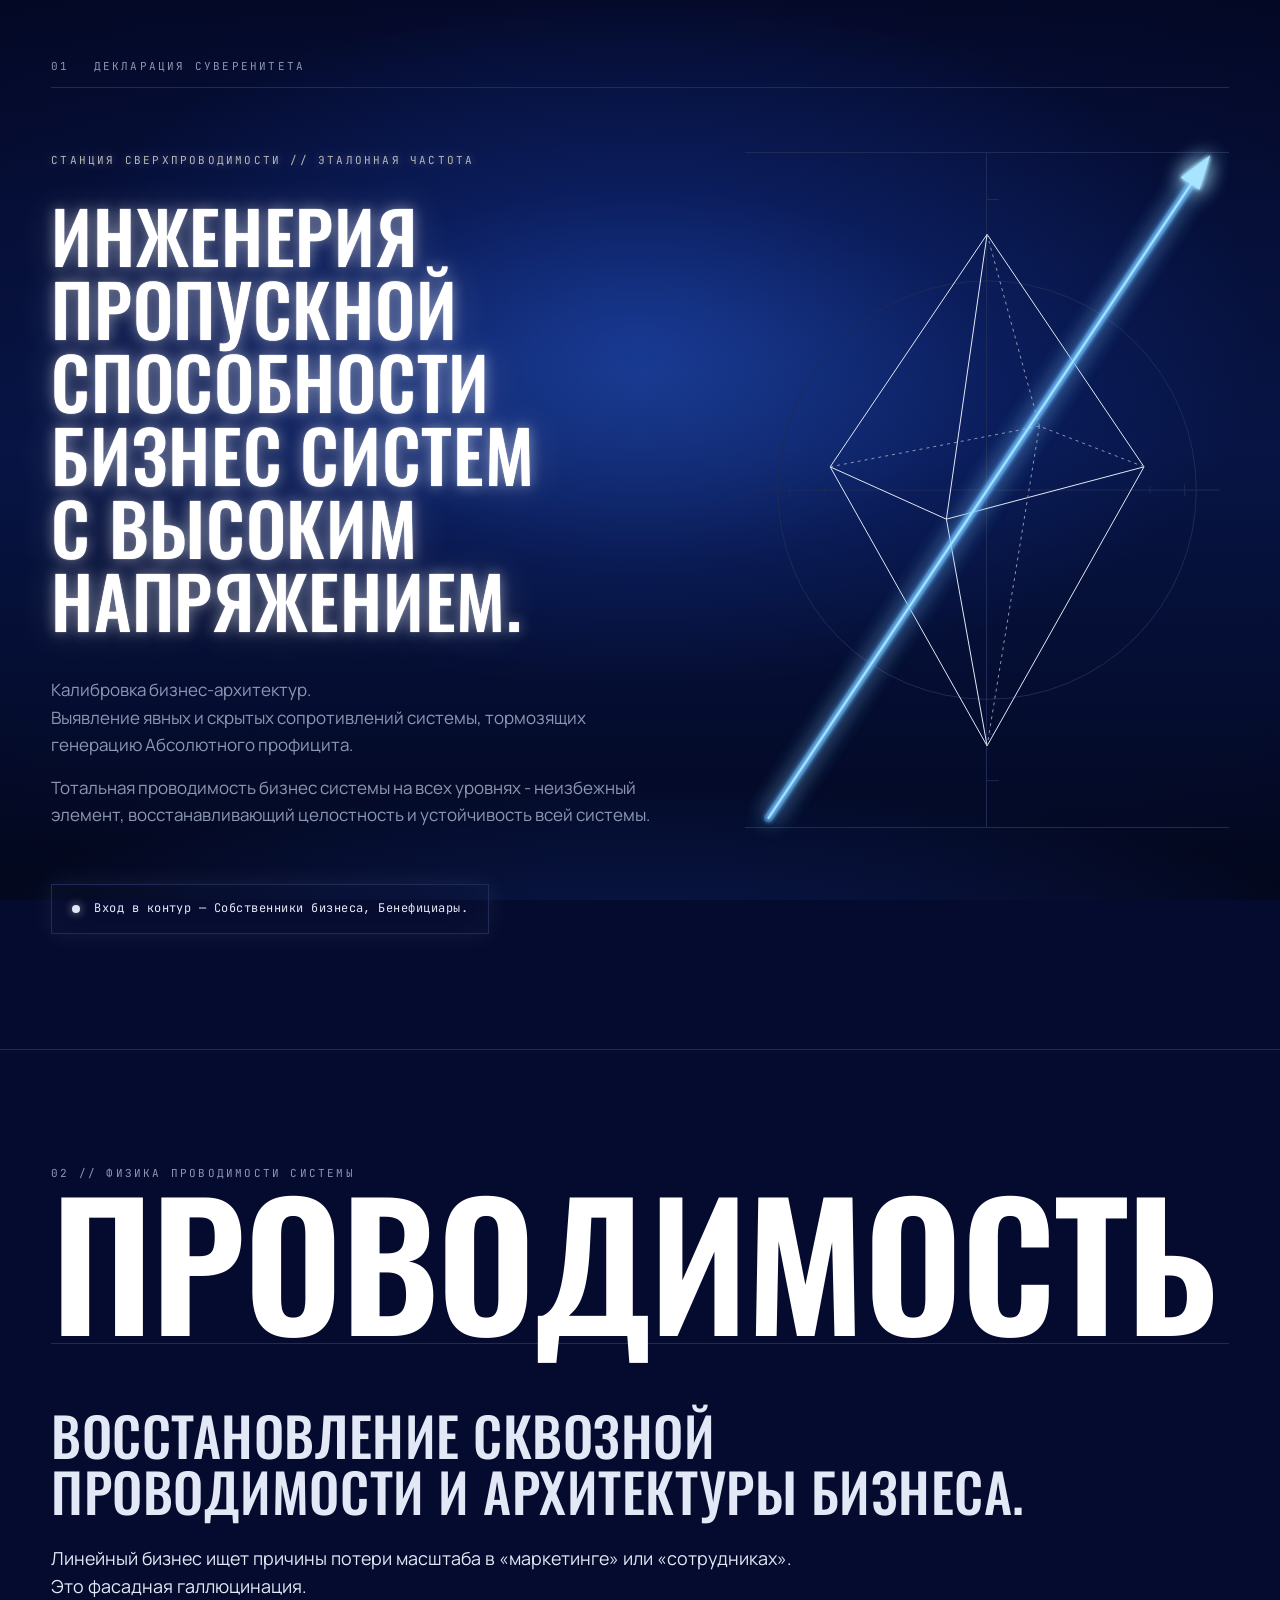
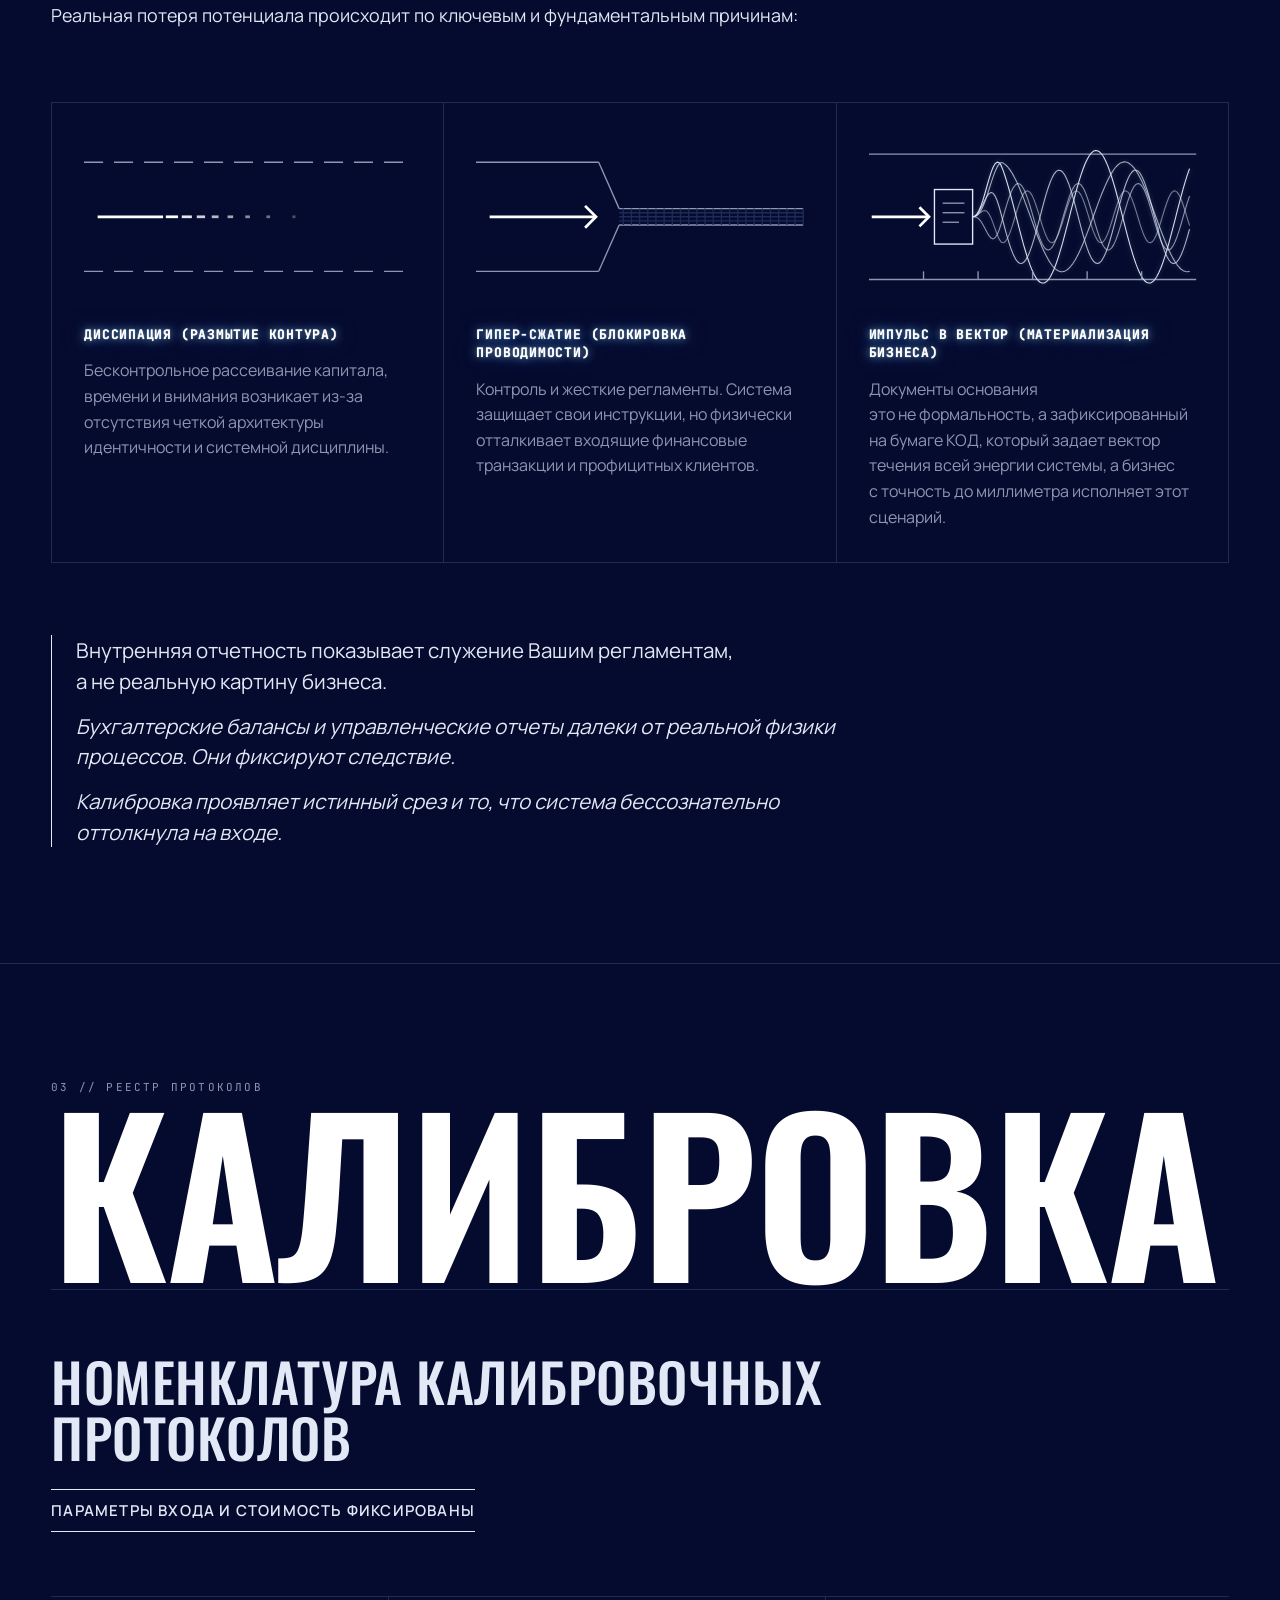
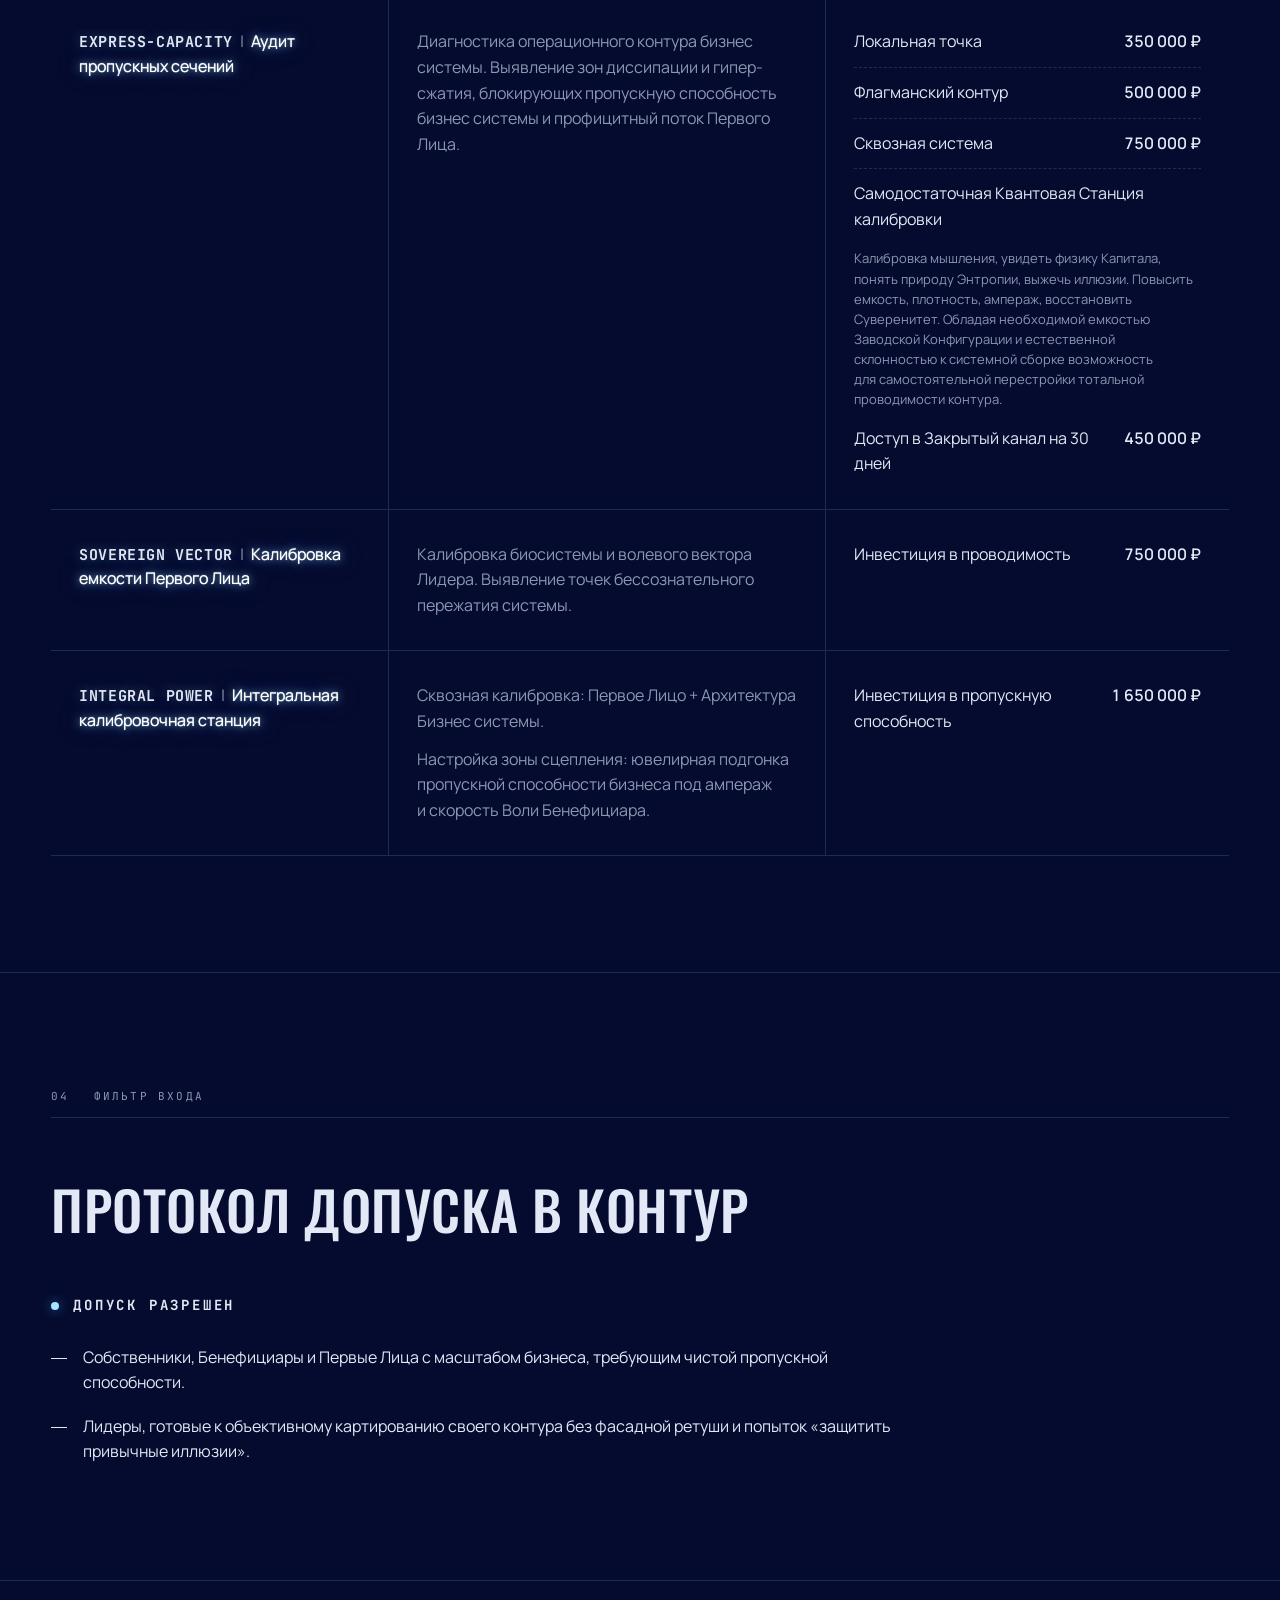
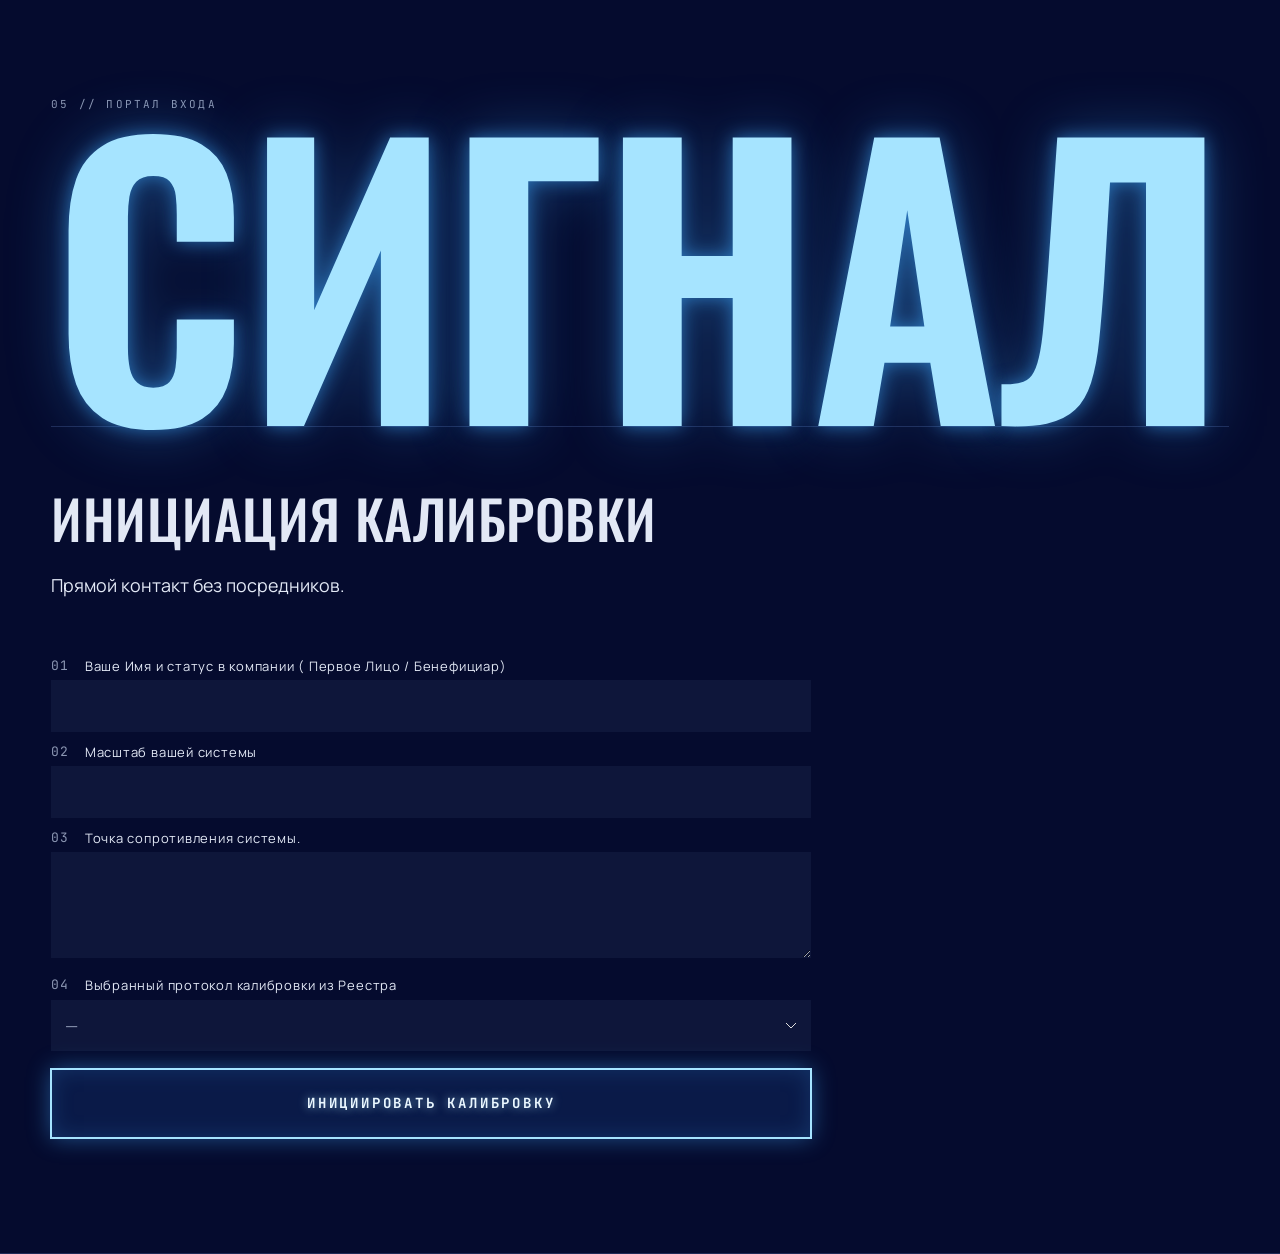
==== commit aab0ae0f: "Публикация: Вариант с характером: «Импульс в вектор» — документ на деление правее, стрела упирается " ====
--- a/character.html
+++ b/character.html
@@ -12,7 +12,7 @@
        Вариант с характером: заголовки — Oswald (узкий), техническая мелочь — JetBrains Mono (мой выбор) -->
   <link href="https://fonts.googleapis.com/css2?family=Manrope:wght@300;400;500;600;700&family=Oswald:wght@400;500;600&family=JetBrains+Mono:wght@400;500;700&display=swap" rel="stylesheet">
   <link rel="stylesheet" href="css/style.css?v=9">
-  <link rel="stylesheet" href="css/character.css?v=5">
+  <link rel="stylesheet" href="css/character.css?v=6">
 </head>
 <body>
 
@@ -272,12 +272,18 @@
         <svg class="scheme" viewBox="0 0 240 120" fill="none" aria-hidden="true">
           <line class="wall" x1="0" y1="14" x2="240" y2="14"/>
           <line class="wall" x1="0" y1="106" x2="240" y2="106"/>
-          <!-- «Код» основания: документ, из которого выходит импульс (моя трактовка) -->
-          <rect class="doc" x="8" y="40" width="28" height="40"/>
-          <g class="doc-lines"><line x1="14" y1="50" x2="30" y2="50"/><line x1="14" y1="57" x2="30" y2="57"/><line x1="14" y1="64" x2="26" y2="64"/></g>
-          <!-- Правки заказчицы 06.11: вектор убран — пока калибровка не пройдена, поток не выпрямляется.
-               Крупная волна выходит из документа и почти сразу перехлёстывает границы системы; бежит постоянно (js/character.js) -->
-          <path class="flow wave" d="M36 60 H234"/>
+          <!-- Правки 06.11 (2): документ сдвинут на одно деление вправо. Перед ним — стрела, как в «Гипер-сжатии»:
+               доходит и упирается в документ. За документом — волны другого порядка: несколько тонких,
+               у каждой своя амплитуда и частота («каждый РОП или зам издаёт свои условия»); бегут медленно (js/character.js) -->
+          <g class="push">
+            <line class="flow flow--strong" x1="2" y1="60" x2="44" y2="60"/>
+            <polyline class="flow flow--strong" points="37,53 44,60 37,67"/>
+          </g>
+          <rect class="doc" x="48" y="40" width="28" height="40"/>
+          <g class="doc-lines"><line x1="54" y1="50" x2="70" y2="50"/><line x1="54" y1="57" x2="70" y2="57"/><line x1="54" y1="64" x2="66" y2="64"/></g>
+          <g class="waves">
+            <path class="wave"/><path class="wave"/><path class="wave"/><path class="wave"/><path class="wave"/>
+          </g>
           <g class="art-ticks">
             <line x1="40" y1="100" x2="40" y2="106"/><line x1="80" y1="100" x2="80" y2="106"/>
             <line x1="120" y1="100" x2="120" y2="106"/><line x1="160" y1="100" x2="160" y2="106"/>
@@ -404,6 +410,6 @@
 <canvas class="thread" aria-hidden="true"></canvas>
 
 <script src="js/main.js?v=6"></script>
-<script src="js/character.js?v=7"></script>
+<script src="js/character.js?v=8"></script>
 </body>
 </html>
--- a/css/character.css
+++ b/css/character.css
@@ -162,13 +162,28 @@
   70%, 100% { stroke: var(--line); }
 }
 
-/* Импульс в вектор (правки 06.11): вектора нет, крупная волна бежит постоянно — форму каждый кадр задаёт js/character.js */
+/* Импульс в вектор (правки 06.11): стрела упирается в документ, за ним — несколько тонких волн; форму волн задаёт js/character.js */
 .cell--impulse .wave {
   stroke: var(--text);
-  stroke-width: 1.5;
+  stroke-width: 0.8;
   stroke-linejoin: round;
   stroke-linecap: round;
-  filter: drop-shadow(0 0 3px rgba(166, 228, 255, 0.35));
+  fill: none;
+}
+.cell--impulse .waves { filter: drop-shadow(0 0 2px rgba(166, 228, 255, 0.3)); }
+/* стрела доходит до документа и упирается: тот же ритм, что у «Гипер-сжатия» */
+.cell--impulse.is-live .push { animation: knock 3.2s cubic-bezier(.5, 0, .2, 1) infinite; }
+@keyframes knock {
+  0%   { transform: translateX(-12px); }
+  45%  { transform: translateX(4px); }
+  52%  { transform: translateX(0); }
+  100% { transform: translateX(-12px); }
+}
+.cell--impulse.is-live .doc { animation: doc-hit 3.2s ease-out infinite; }
+@keyframes doc-hit {
+  0%, 40%   { stroke: var(--text); }
+  47%       { stroke: var(--white); filter: drop-shadow(0 0 3px var(--signal-glow)); }
+  70%, 100% { stroke: var(--text); }
 }
 
 @media (prefers-reduced-motion: reduce) {
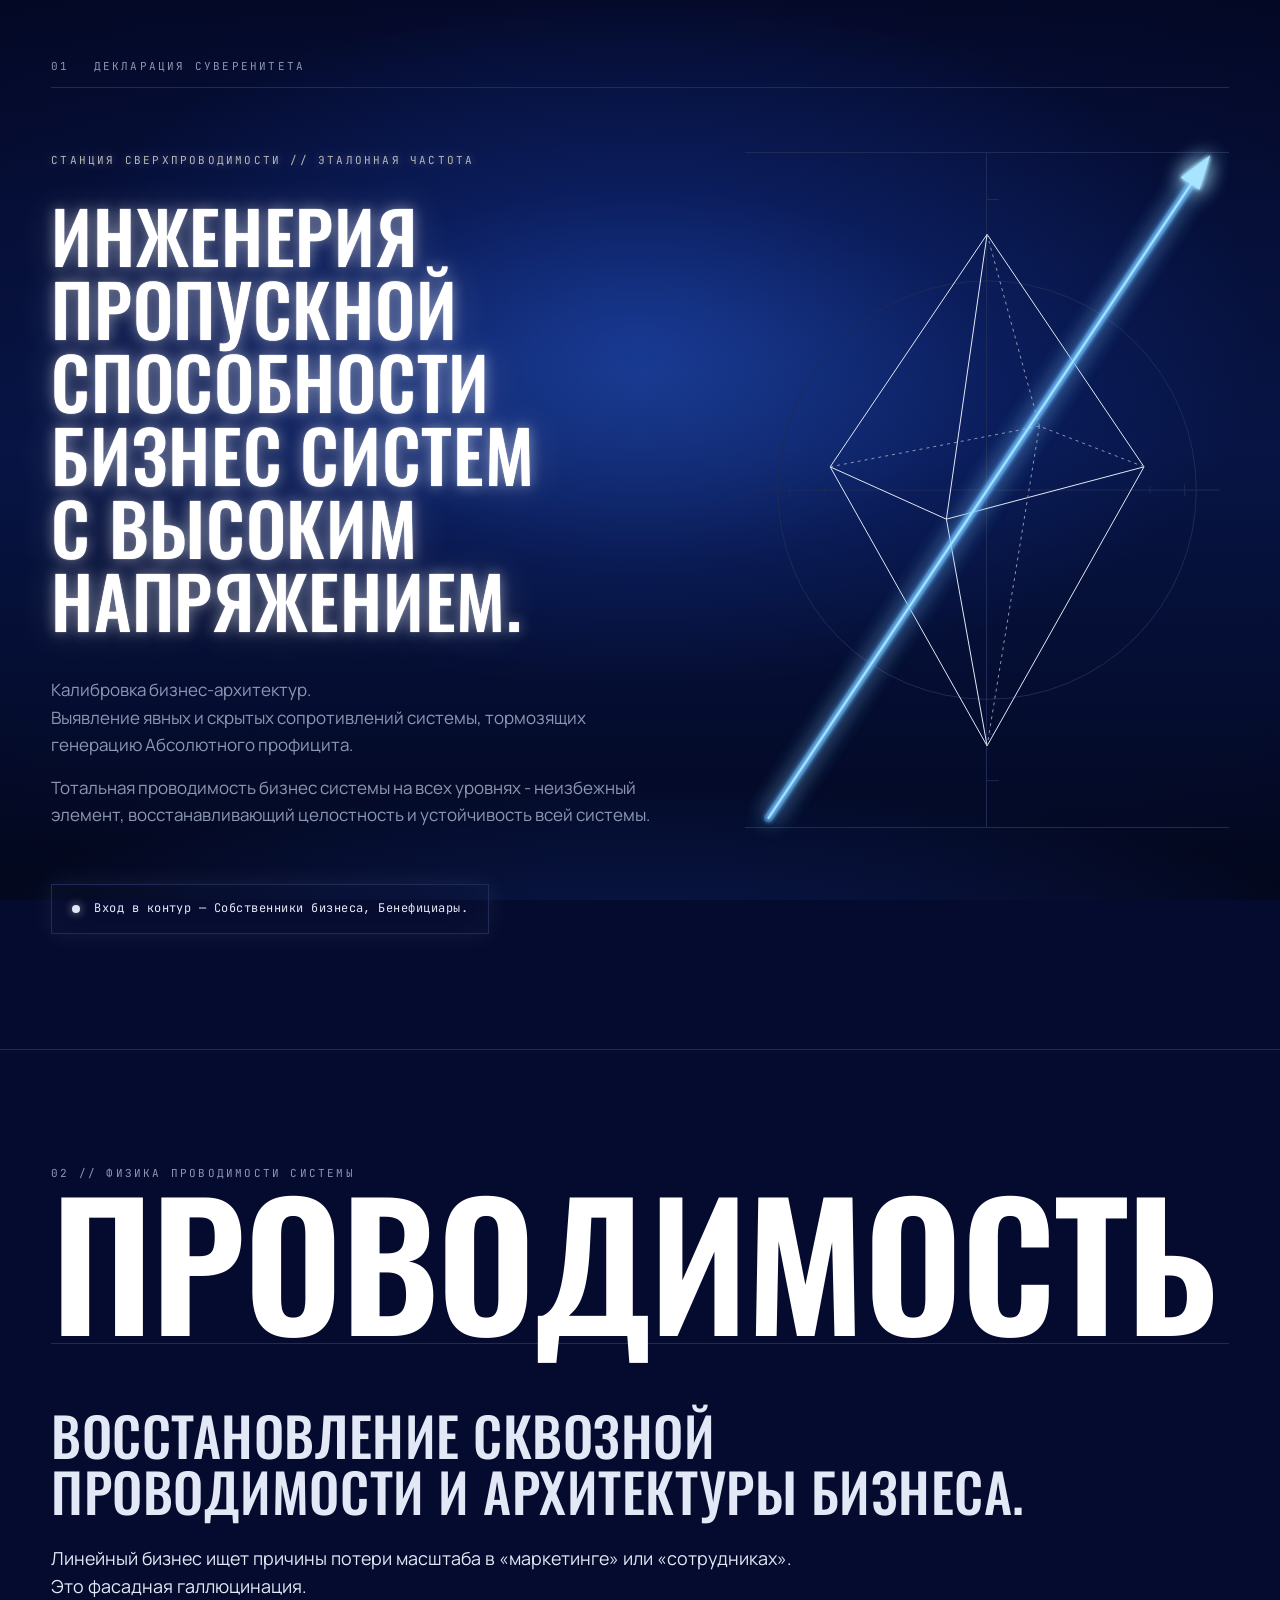
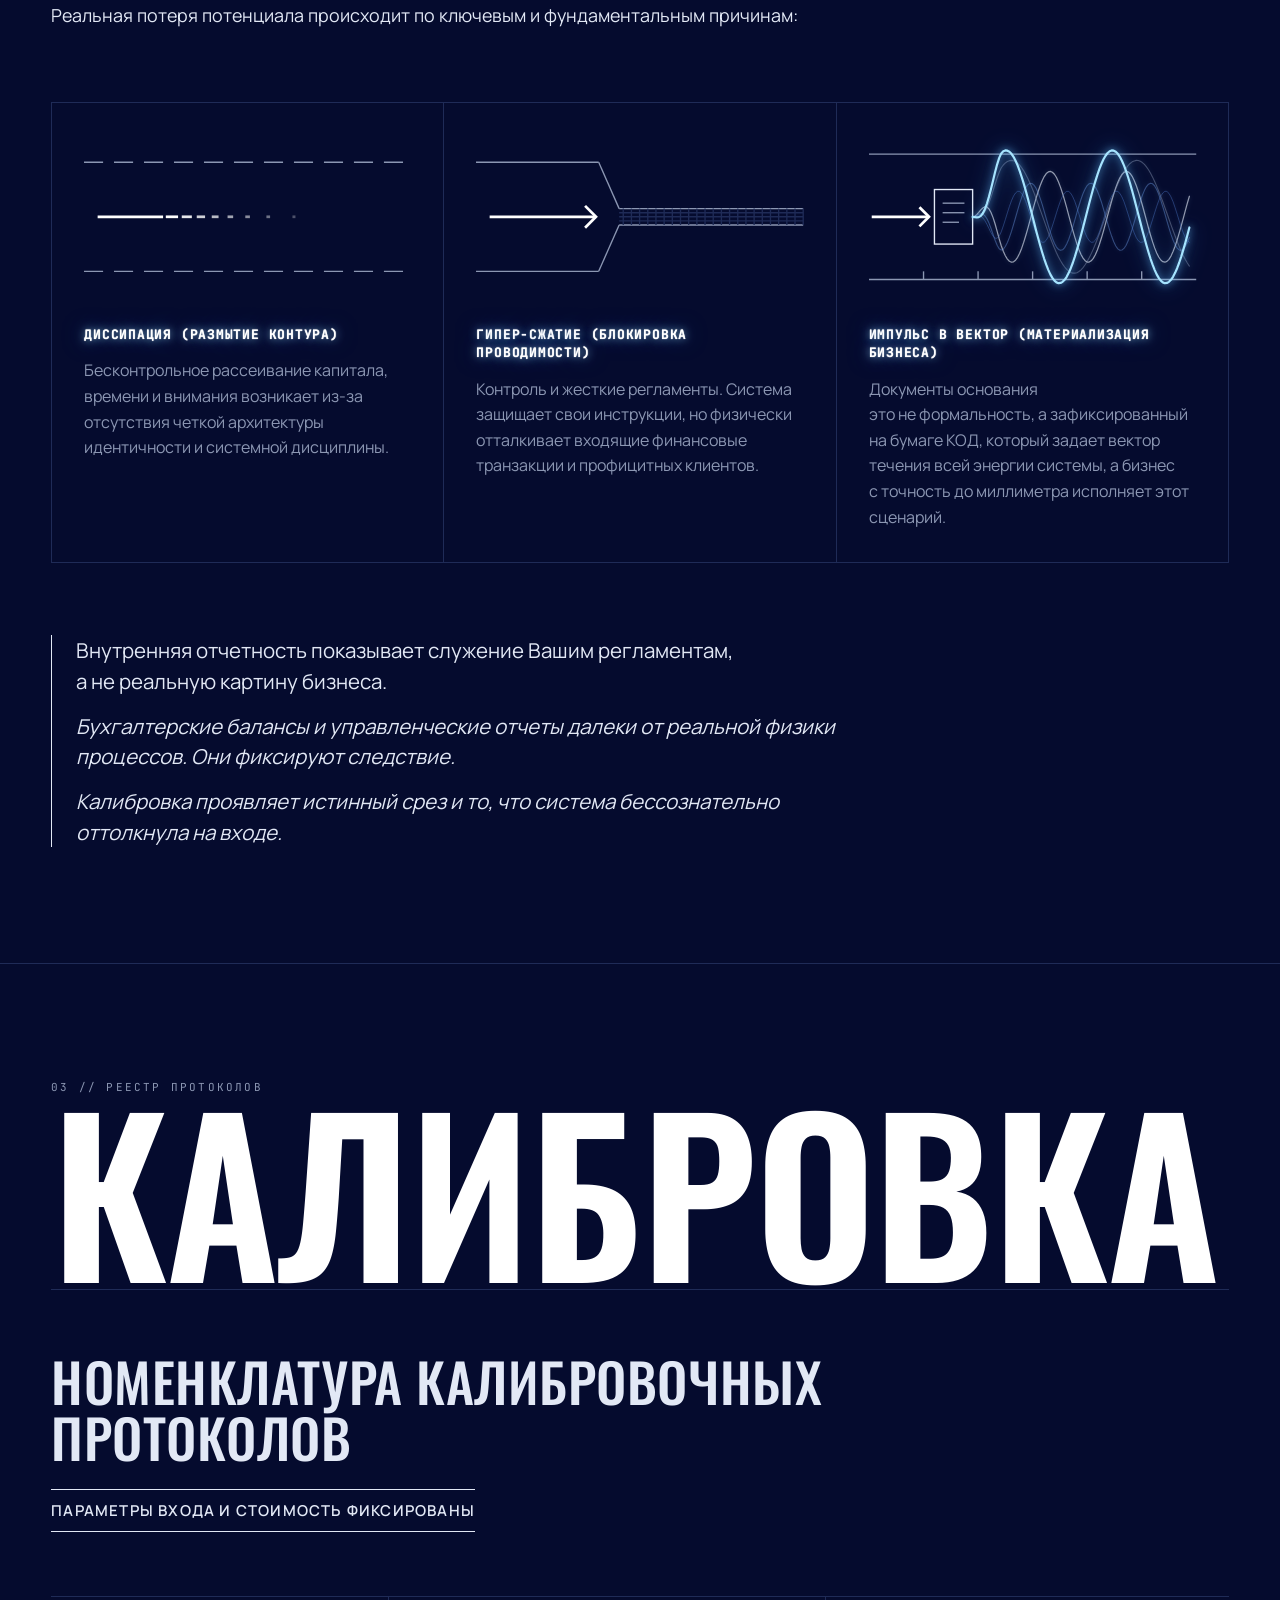
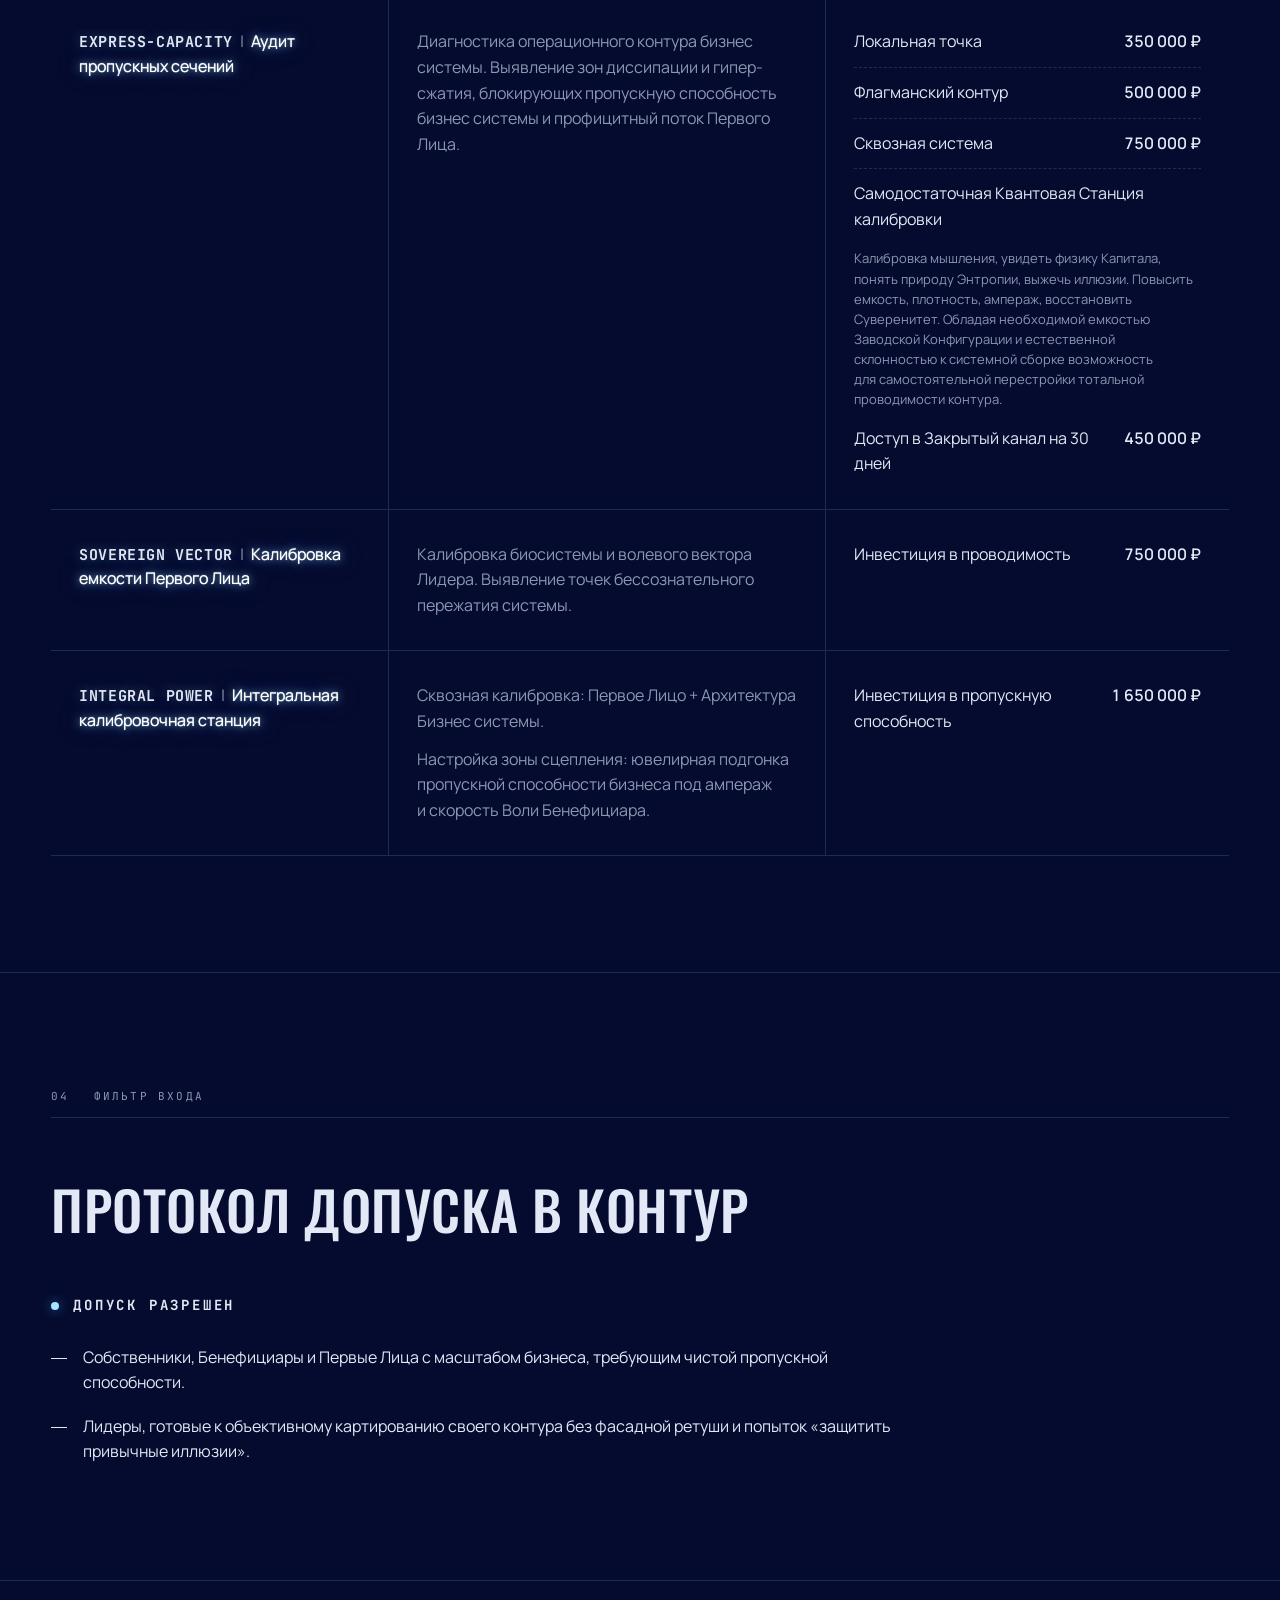
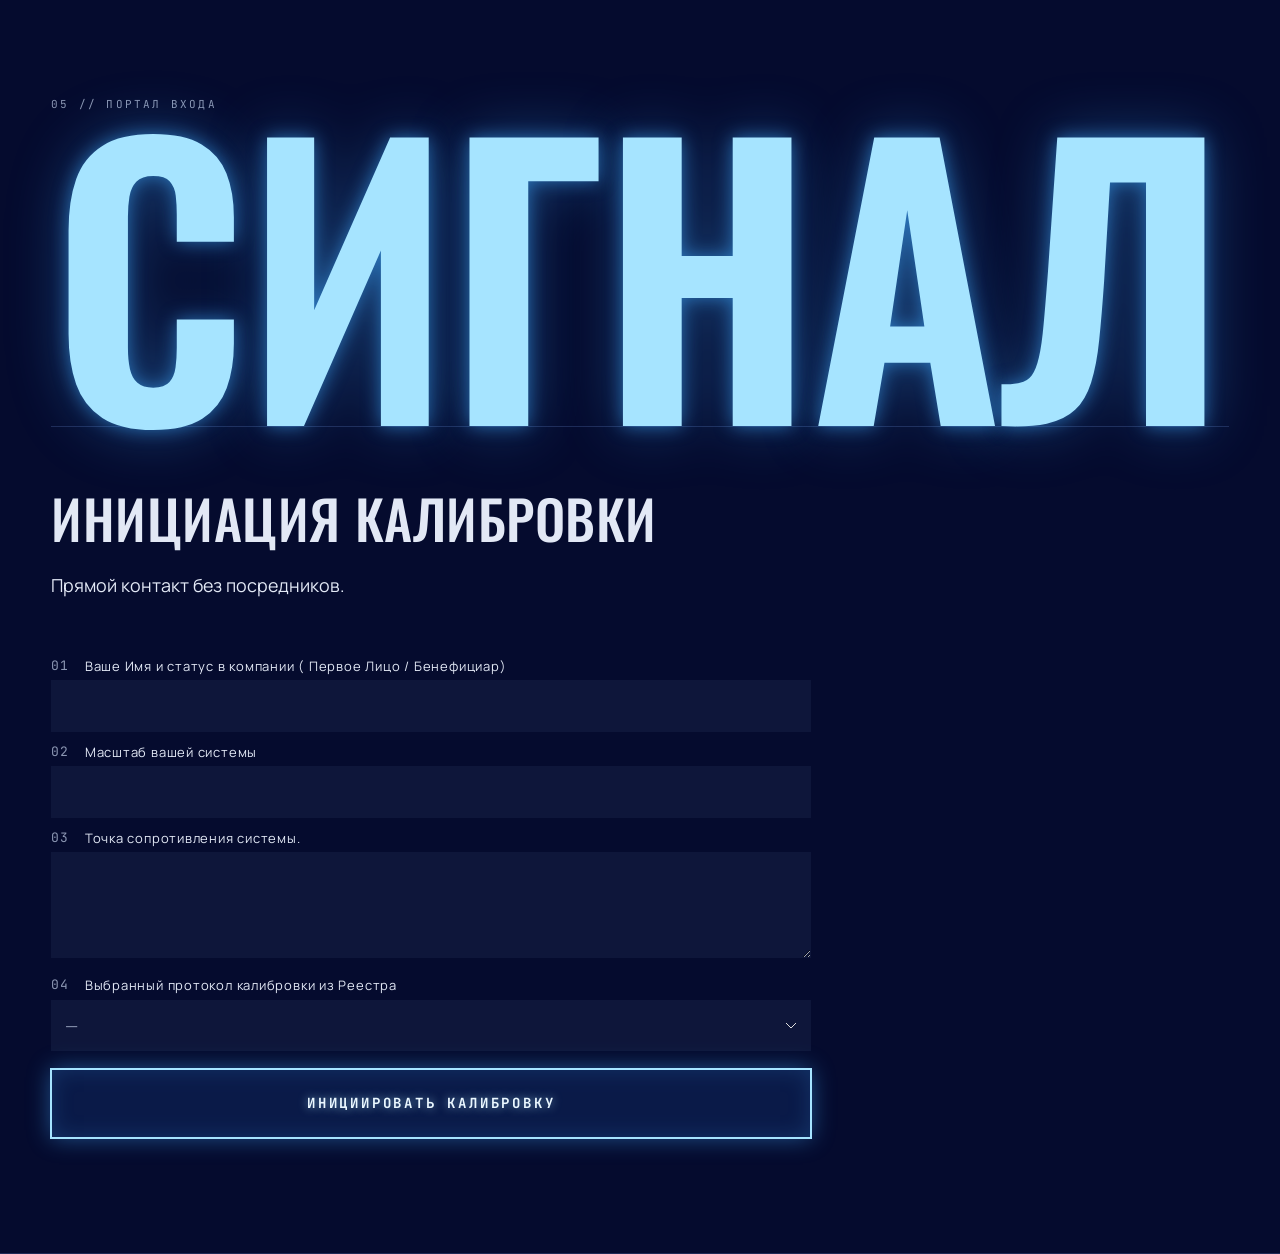
==== commit c4c4da76: "Публикация: Вариант с характером: волны разной силы цвета — одна выделена голубым сигналом, остальны" ====
--- a/character.html
+++ b/character.html
@@ -12,7 +12,7 @@
        Вариант с характером: заголовки — Oswald (узкий), техническая мелочь — JetBrains Mono (мой выбор) -->
   <link href="https://fonts.googleapis.com/css2?family=Manrope:wght@300;400;500;600;700&family=Oswald:wght@400;500;600&family=JetBrains+Mono:wght@400;500;700&display=swap" rel="stylesheet">
   <link rel="stylesheet" href="css/style.css?v=9">
-  <link rel="stylesheet" href="css/character.css?v=6">
+  <link rel="stylesheet" href="css/character.css?v=7">
 </head>
 <body>
 
@@ -410,6 +410,6 @@
 <canvas class="thread" aria-hidden="true"></canvas>
 
 <script src="js/main.js?v=6"></script>
-<script src="js/character.js?v=8"></script>
+<script src="js/character.js?v=9"></script>
 </body>
 </html>
--- a/css/character.css
+++ b/css/character.css
@@ -171,6 +171,8 @@
   fill: none;
 }
 .cell--impulse .waves { filter: drop-shadow(0 0 2px rgba(166, 228, 255, 0.3)); }
+/* самая сильная волна — голубой сигнал со свечением, как названия и кнопка */
+.cell--impulse .wave--strong { filter: drop-shadow(0 0 3px var(--signal-glow)) drop-shadow(0 0 8px rgba(64, 170, 255, 0.45)); }
 /* стрела доходит до документа и упирается: тот же ритм, что у «Гипер-сжатия» */
 .cell--impulse.is-live .push { animation: knock 3.2s cubic-bezier(.5, 0, .2, 1) infinite; }
 @keyframes knock {
